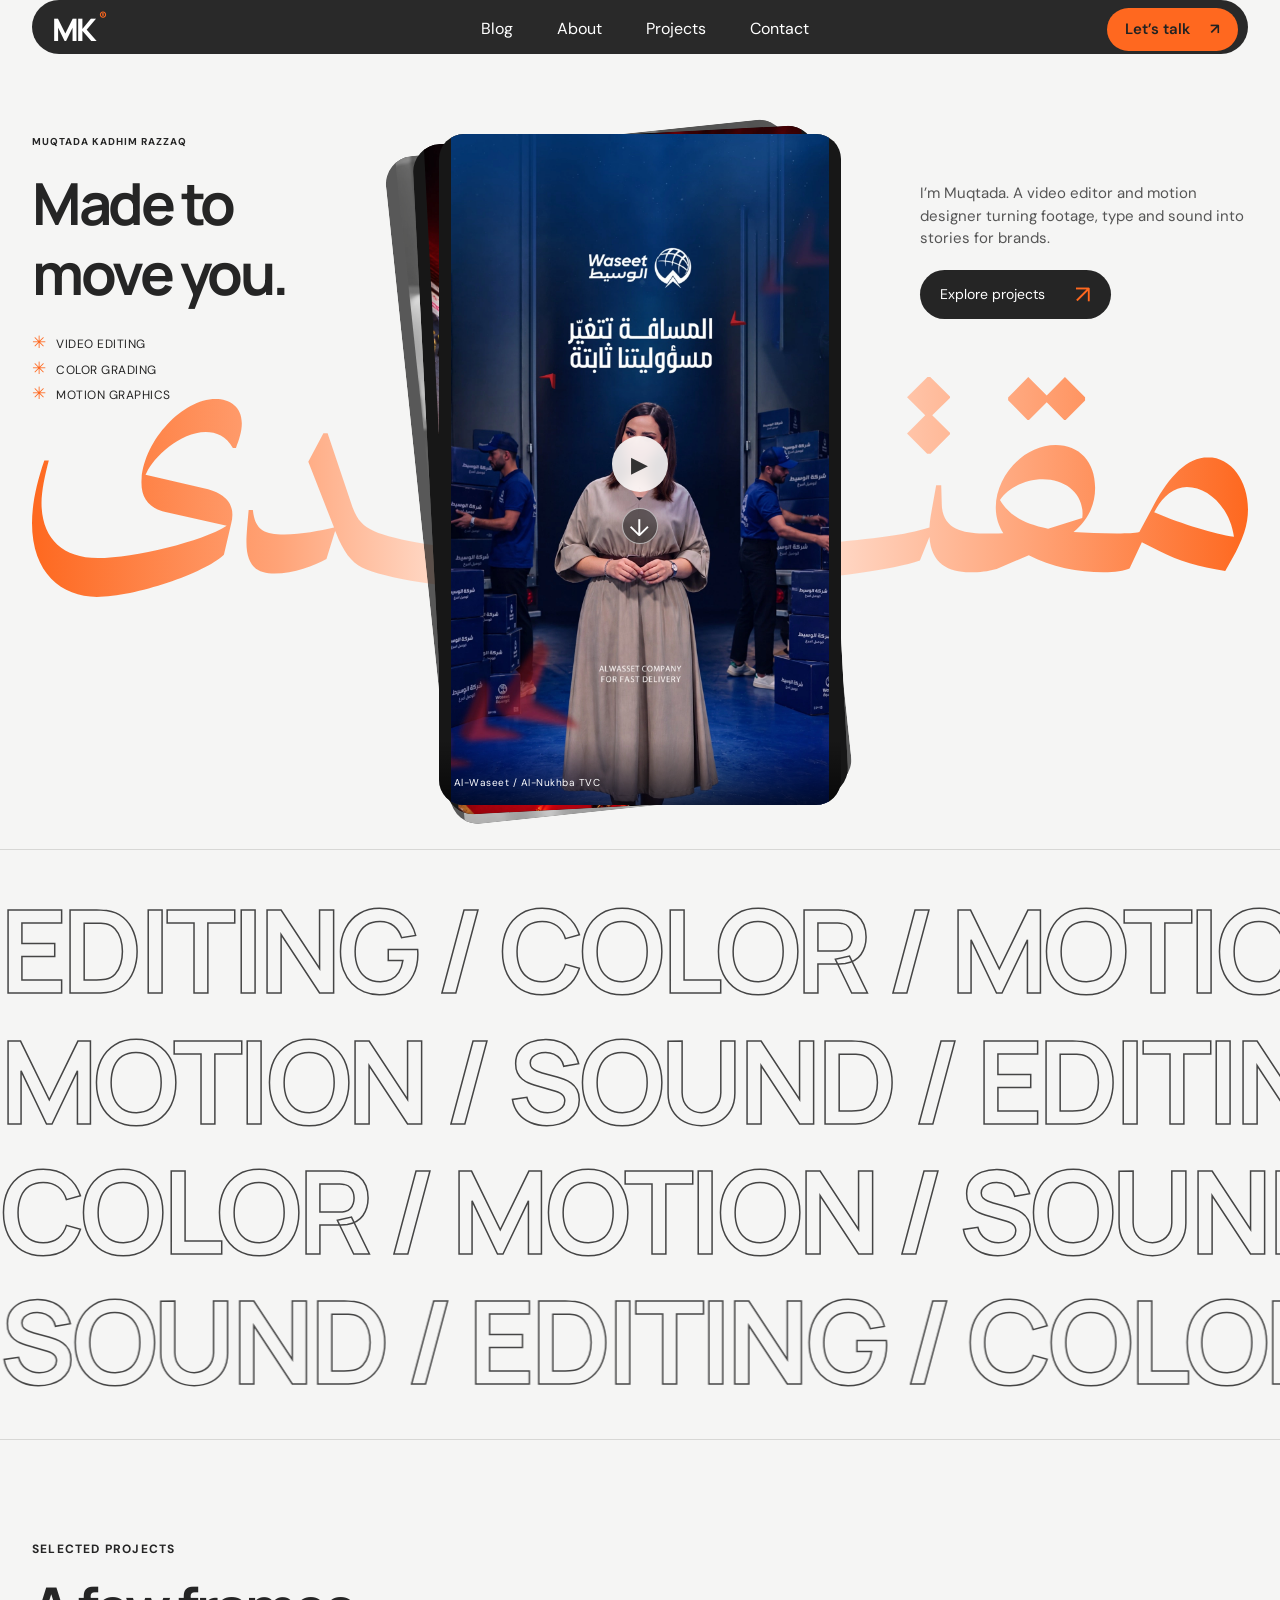
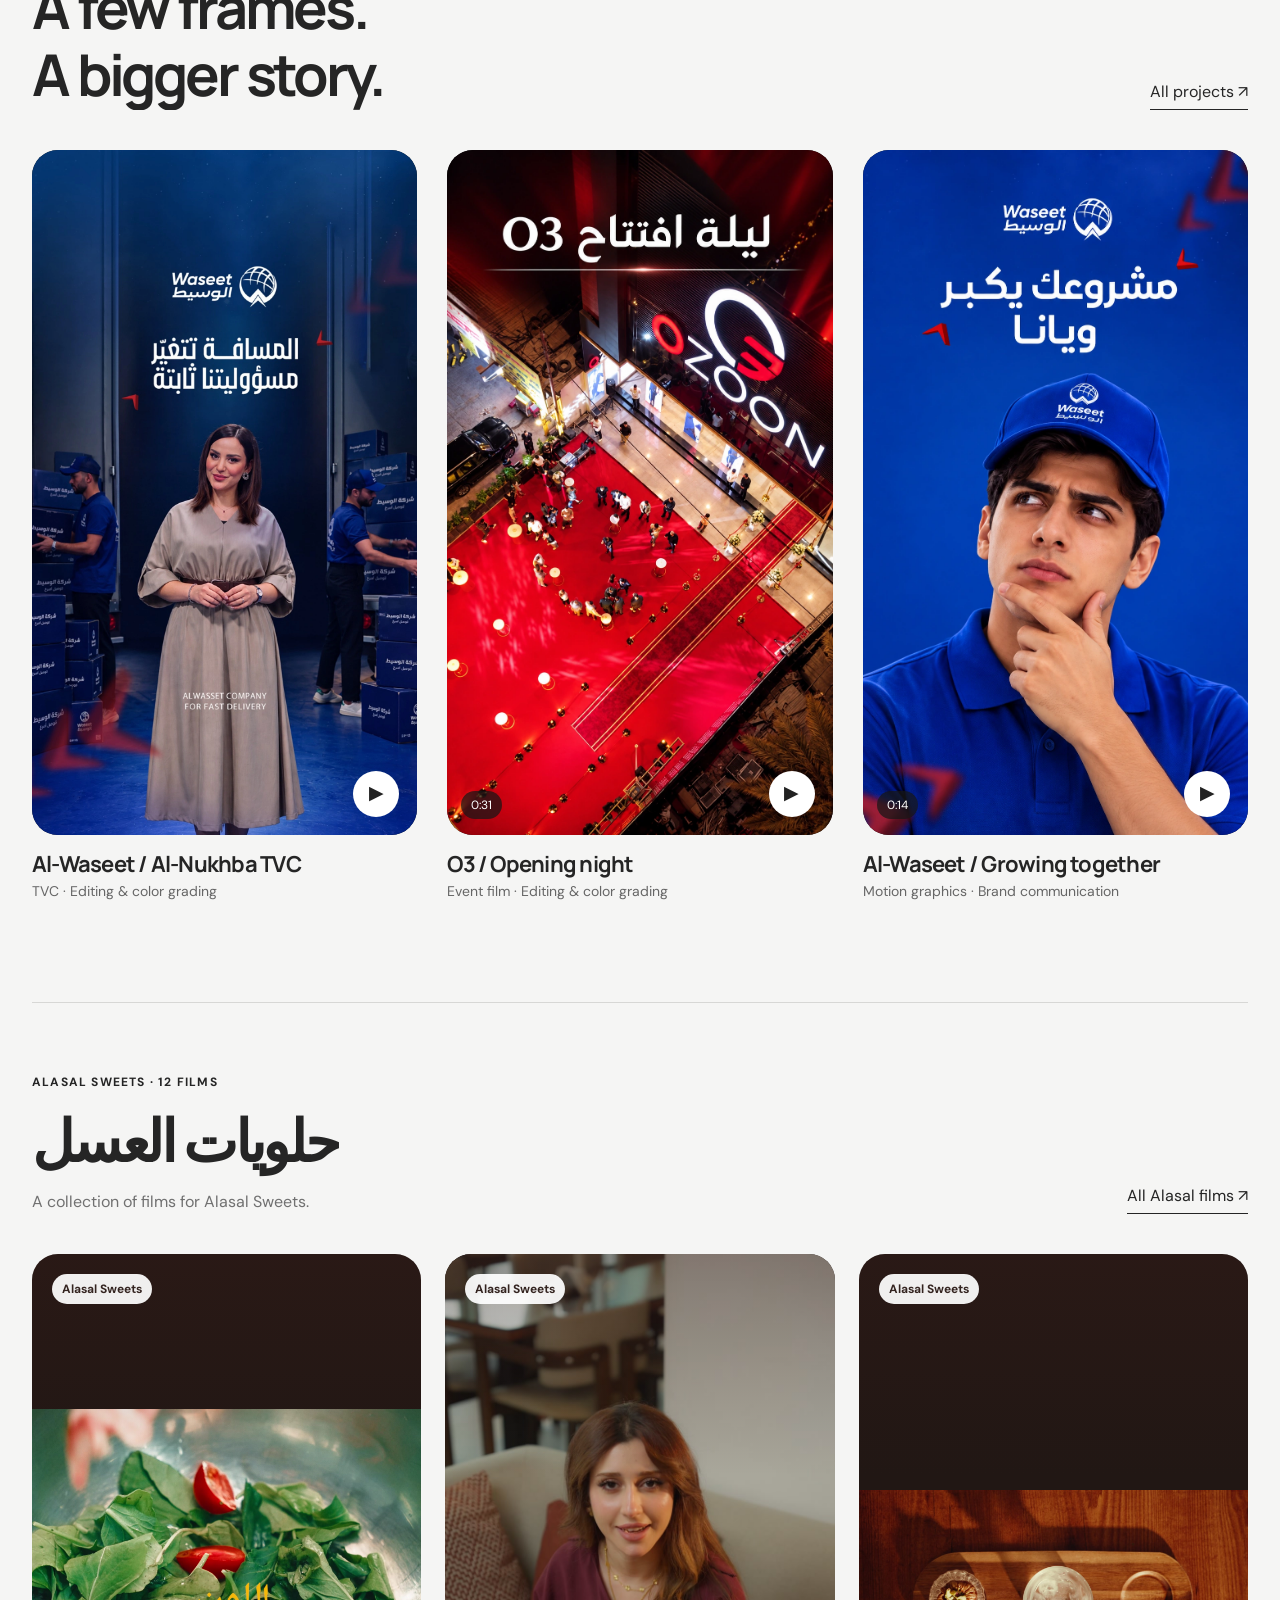
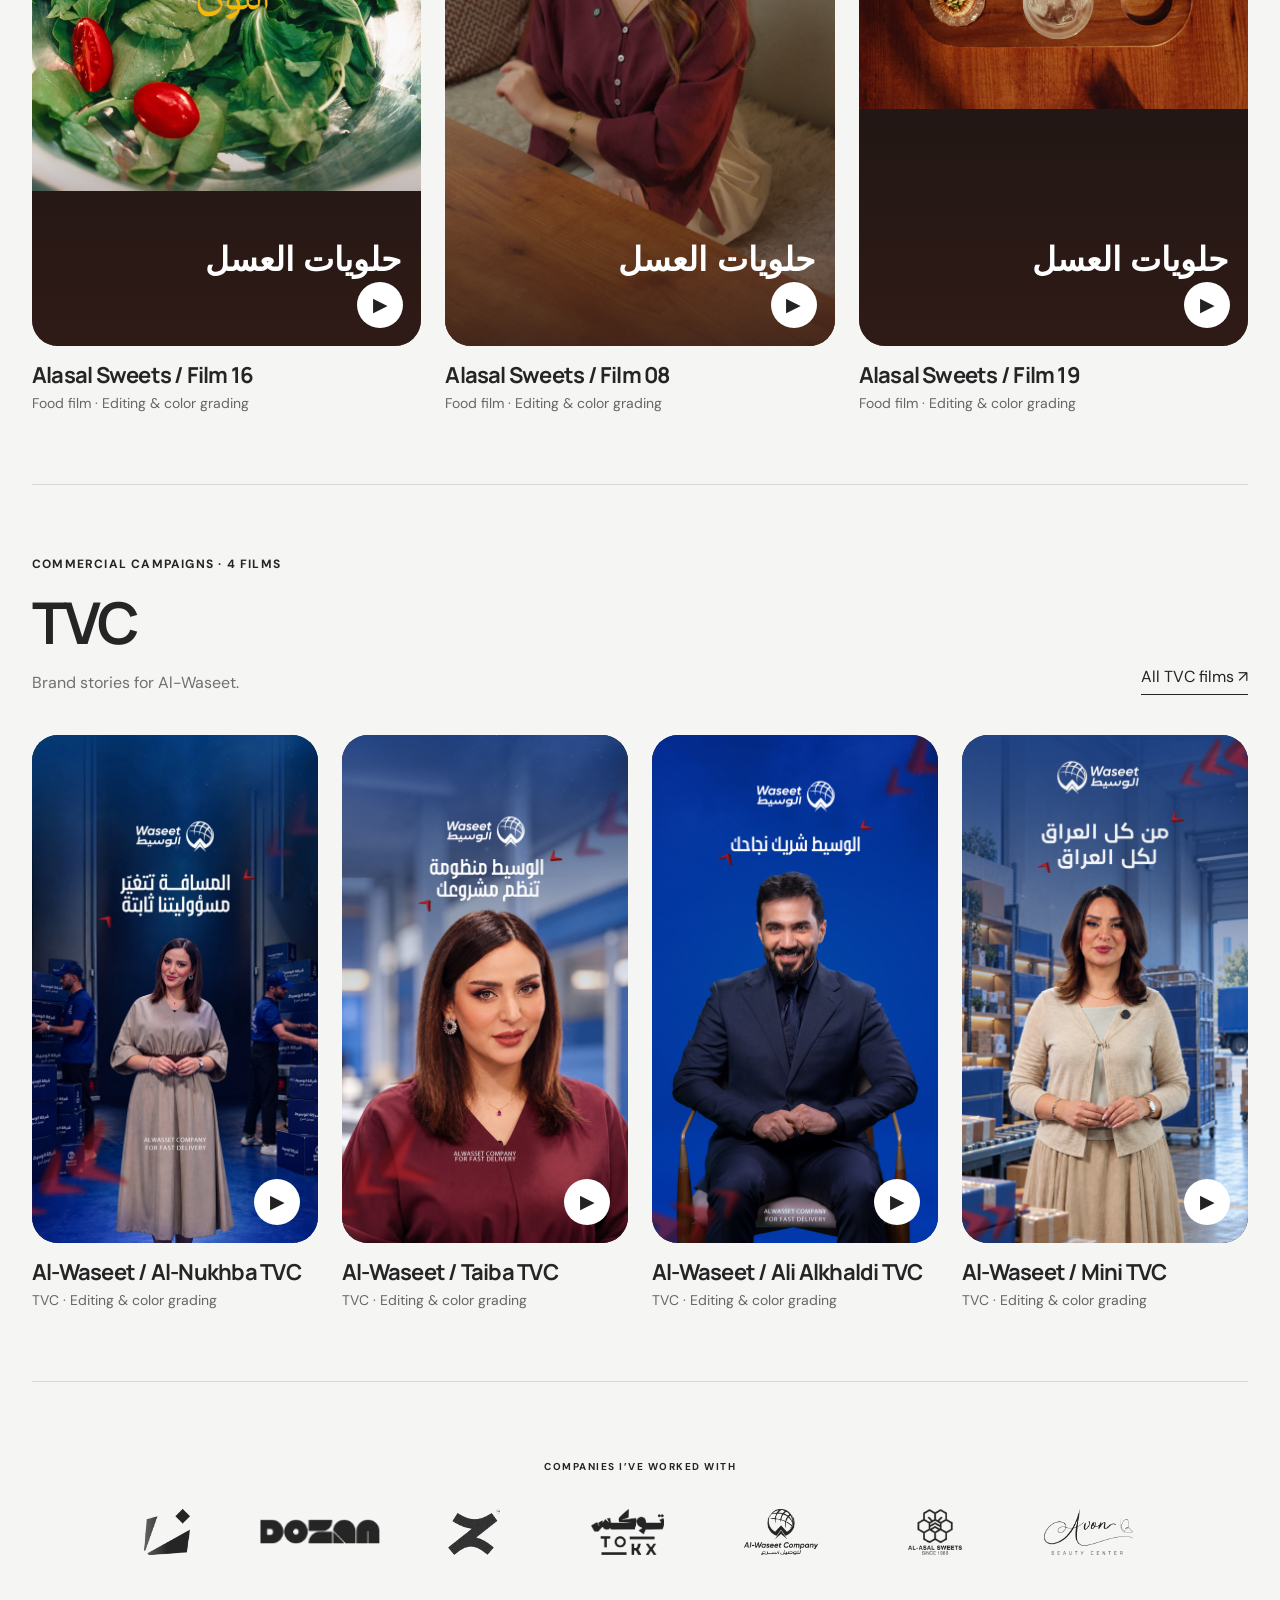
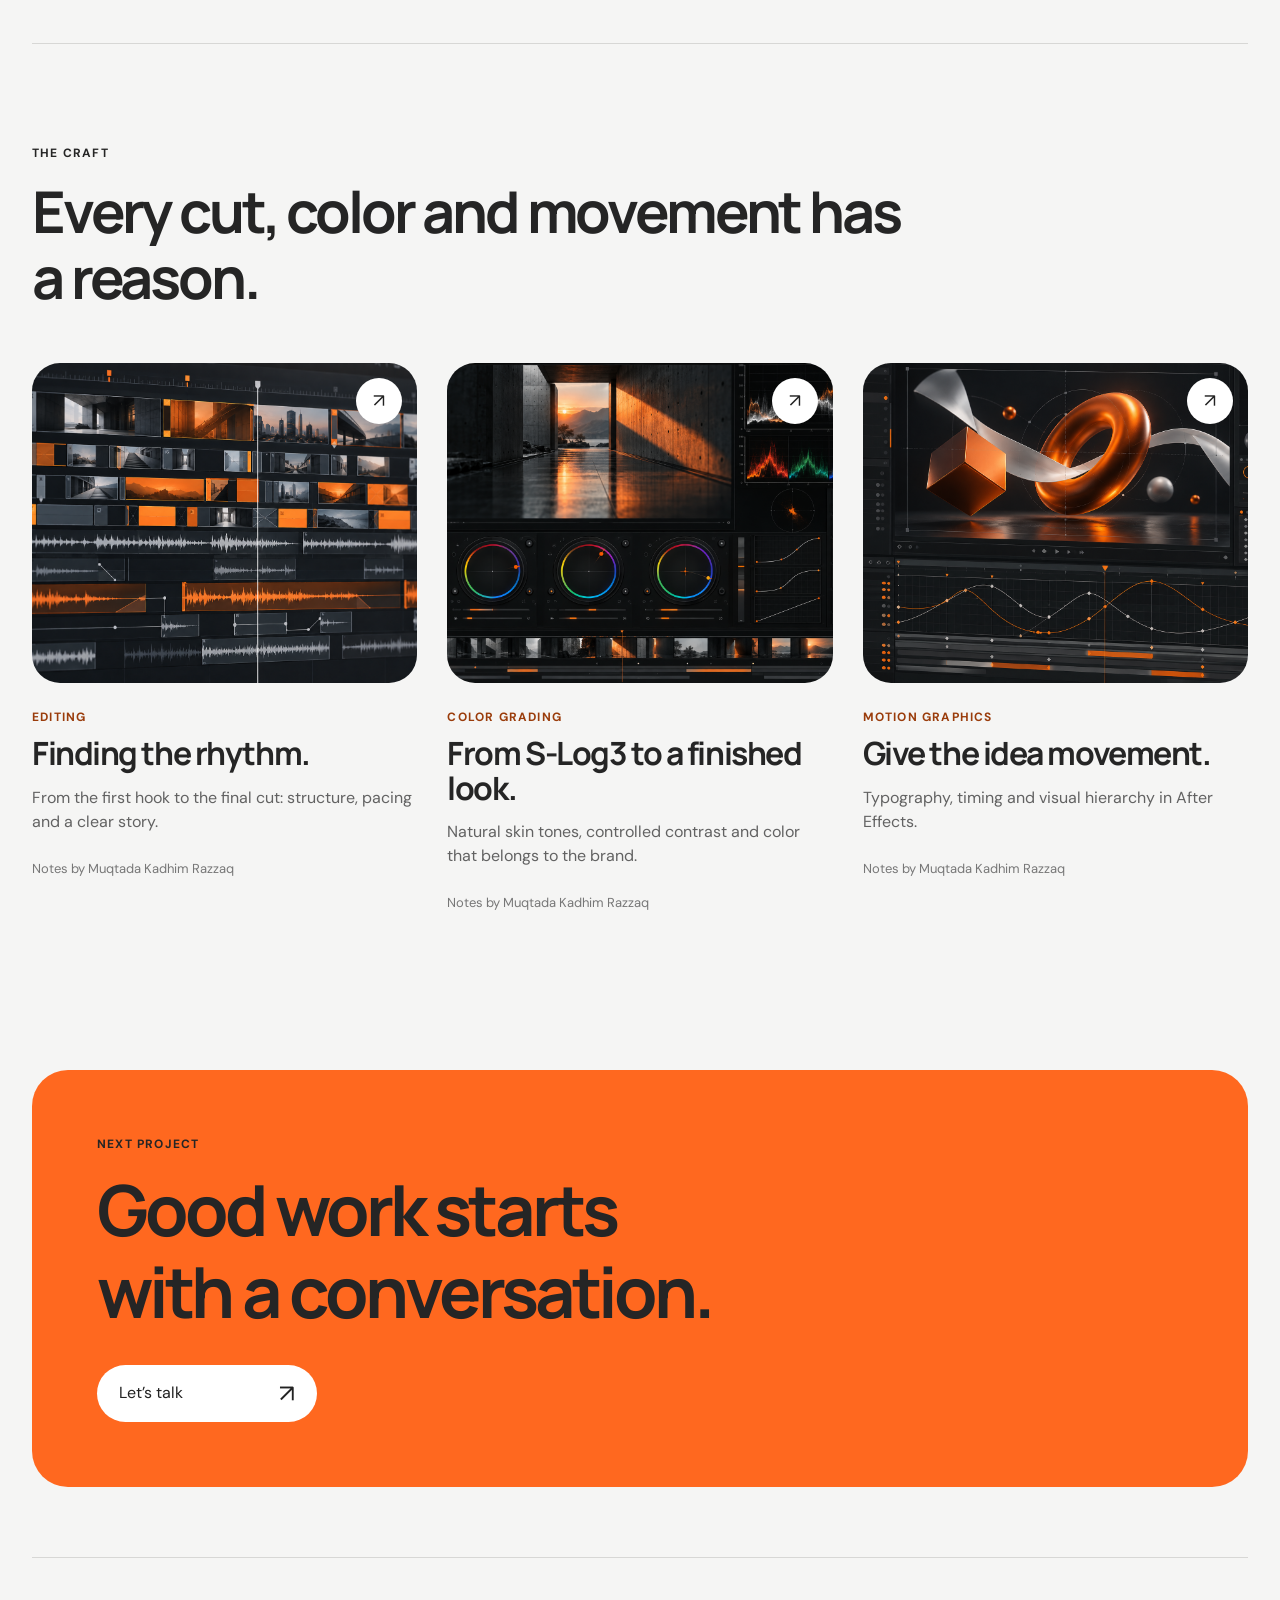
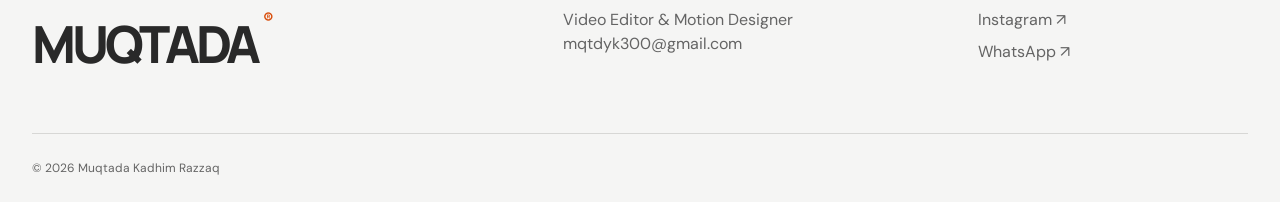
==== index.html @ c65eaa0d "Publish portfolio" ====
<!doctype html><html lang="en" dir="ltr"><head><meta charset="utf-8"><meta name="viewport" content="width=device-width,initial-scale=1"><title>Home — Muqtada Kadhim Razzaq</title><meta name="description" content="Video editing, color grading and motion design by Muqtada Kadhim Razzaq. Explore commercial work, Avon Clinics Baghdad and Al-Waseet campaigns."><link rel="icon" href="/favicon.svg" type="image/svg+xml"><link rel="stylesheet" href="/style.css"><script src="/projects.js" defer></script><script src="/reel-covers.js" defer></script><script src="/app.js" defer></script><link rel="stylesheet" href="/portfolio-finish.css"><script src="/portfolio-finish.js" defer></script><link rel="stylesheet" href="/partners.css"><script defer src="/partners.js"></script></head><body><header class="topbar"><a class="brand" href="/" aria-label="Muqtada home">MK<span>®</span></a><nav aria-label="Main navigation"><a href="/blog/" class="nav-link" data-route="blog"><span class="roll"><span>Blog</span><span aria-hidden="true">Blog</span></span></a><a href="/about/" class="nav-link" data-route="about"><span class="roll"><span>About</span><span aria-hidden="true">About</span></span></a><a href="/projects/" class="nav-link" data-route="projects"><span class="roll"><span>Projects</span><span aria-hidden="true">Projects</span></span></a><a href="/contact/" class="nav-link" data-route="contact"><span class="roll"><span>Contact</span><span aria-hidden="true">Contact</span></span></a></nav><a href="/contact/" class="nav-cta">Let’s talk <span>↗</span></a><button class="menu-toggle" aria-label="Open navigation" aria-expanded="false">Menu +</button></header><main id="main" tabindex="-1"><section class="hero"><div class="hero-copy"><p class="eyebrow">MUQTADA KADHIM RAZZAQ</p><h1 data-words>Made to<br>move you.</h1><ul class="hero-skills"><li>Video editing</li><li>Color grading</li><li>Motion graphics</li></ul></div><div class="hero-stack" data-reveal><img class="stack-back" src="/assets/covers/21.webp" alt=""><img class="stack-middle" src="/assets/12.jpg" alt=""><button class="stack-front" data-play="30" aria-label="Play Al-Waseet brand film"><img src="/assets/covers/30.webp" alt="Taiba in the Al-Waseet brand film"><span class="large-play">▶</span><span class="stack-caption">Al-Waseet / Al-Nukhba TVC <b></b></span></button><button class="stack-next" aria-label="Next film">↓</button><span class="stack-status" aria-live="polite"></span></div><div class="hero-aside"><a class="mini-feature" href="/blog/color-grading/"><span class="eyebrow">BEHIND THE LOOK</span><strong>Shot in S-Log3.<br>Finished with intention.</strong><span>↗</span></a><div><p>I’m Muqtada. A video editor and motion designer turning footage, type and sound into stories for brands.</p><a class="round-link" href="/projects/">Explore projects <span>↗</span></a></div></div></section><div class="marquee-wall" role="img" aria-label="Editing, color, motion and sound — moving outline typography"><div aria-hidden="true"><div class="marquee-row"><div class="marquee-track"><span class="marquee-group">EDITING / COLOR / MOTION / SOUND /</span><span class="marquee-group">EDITING / COLOR / MOTION / SOUND /</span></div></div><div class="marquee-row"><div class="marquee-track"><span class="marquee-group">MOTION / SOUND / EDITING / COLOR /</span><span class="marquee-group">MOTION / SOUND / EDITING / COLOR /</span></div></div><div class="marquee-row"><div class="marquee-track"><span class="marquee-group">COLOR / MOTION / SOUND / EDITING /</span><span class="marquee-group">COLOR / MOTION / SOUND / EDITING /</span></div></div><div class="marquee-row"><div class="marquee-track"><span class="marquee-group">SOUND / EDITING / COLOR / MOTION /</span><span class="marquee-group">SOUND / EDITING / COLOR / MOTION /</span></div></div></div></div><section class="home-work"><div class="section-heading"><div><p class="eyebrow">SELECTED PROJECTS</p><h2 data-words>A few frames.<br>A bigger story.</h2></div><a class="text-link" href="/projects/">All projects ↗</a></div><div class="featured-grid" id="featured"></div></section><section class="home-collection" id="alasal"><div class="section-heading"><div><p class="eyebrow">ALASAL SWEETS · <span data-collection-count></span></p><h2 lang="ar">حلويات العسل</h2><p class="collection-intro">A collection of films for Alasal Sweets.</p></div><a class="text-link" href="/projects/?category=Alasal%20Sweets">All Alasal films ↗</a></div><div class="collection-grid" data-collection="Alasal Sweets" data-items="32,33,34" data-limit="3"></div></section><section class="home-collection" id="tvc"><div class="section-heading"><div><p class="eyebrow">COMMERCIAL CAMPAIGNS · <span data-collection-count></span></p><h2>TVC</h2><p class="collection-intro">Brand stories for Al-Waseet.</p></div><a class="text-link" href="/projects/?category=TVC">All TVC films ↗</a></div><div class="collection-grid tvc-grid" data-collection="TVC"></div></section><section class="partner-strip" aria-label="Companies I have worked with"><p class="eyebrow">Companies I’ve worked with</p><div class="partner-window" tabindex="0" aria-label="Company logos"><div class="partner-track"><ul><li><span role="img" aria-label="Al-Zill News" style="--mark:url(/assets/partners/1.svg);--ratio:0.998"></span></li><li><span role="img" aria-label="Dozan Agency" style="--mark:url(/assets/partners/2.svg);--ratio:4.833"></span></li><li><span role="img" aria-label="Zuma Production" style="--mark:url(/assets/partners/3.svg);--ratio:1.143"></span></li><li><span role="img" aria-label="Tox Production" style="--mark:url(/assets/partners/4.svg);--ratio:1.597"></span></li><li><span role="img" aria-label="Al-Waseet" style="--mark:url(/assets/partners/5.svg);--ratio:1.611"></span></li><li><span role="img" aria-label="Al-Asal Sweets" style="--mark:url(/assets/partners/6.svg);--ratio:1.176"></span></li><li><span role="img" aria-label="Avon Beauty Center" style="--mark:url(/assets/partners/7.svg);--ratio:1.939"></span></li></ul><ul aria-hidden="true"><li><span role="img" aria-label="Al-Zill News" style="--mark:url(/assets/partners/1.svg);--ratio:0.998"></span></li><li><span role="img" aria-label="Dozan Agency" style="--mark:url(/assets/partners/2.svg);--ratio:4.833"></span></li><li><span role="img" aria-label="Zuma Production" style="--mark:url(/assets/partners/3.svg);--ratio:1.143"></span></li><li><span role="img" aria-label="Tox Production" style="--mark:url(/assets/partners/4.svg);--ratio:1.597"></span></li><li><span role="img" aria-label="Al-Waseet" style="--mark:url(/assets/partners/5.svg);--ratio:1.611"></span></li><li><span role="img" aria-label="Al-Asal Sweets" style="--mark:url(/assets/partners/6.svg);--ratio:1.176"></span></li><li><span role="img" aria-label="Avon Beauty Center" style="--mark:url(/assets/partners/7.svg);--ratio:1.939"></span></li></ul><ul aria-hidden="true"><li><span role="img" aria-label="Al-Zill News" style="--mark:url(/assets/partners/1.svg);--ratio:0.998"></span></li><li><span role="img" aria-label="Dozan Agency" style="--mark:url(/assets/partners/2.svg);--ratio:4.833"></span></li><li><span role="img" aria-label="Zuma Production" style="--mark:url(/assets/partners/3.svg);--ratio:1.143"></span></li><li><span role="img" aria-label="Tox Production" style="--mark:url(/assets/partners/4.svg);--ratio:1.597"></span></li><li><span role="img" aria-label="Al-Waseet" style="--mark:url(/assets/partners/5.svg);--ratio:1.611"></span></li><li><span role="img" aria-label="Al-Asal Sweets" style="--mark:url(/assets/partners/6.svg);--ratio:1.176"></span></li><li><span role="img" aria-label="Avon Beauty Center" style="--mark:url(/assets/partners/7.svg);--ratio:1.939"></span></li></ul><ul aria-hidden="true"><li><span role="img" aria-label="Al-Zill News" style="--mark:url(/assets/partners/1.svg);--ratio:0.998"></span></li><li><span role="img" aria-label="Dozan Agency" style="--mark:url(/assets/partners/2.svg);--ratio:4.833"></span></li><li><span role="img" aria-label="Zuma Production" style="--mark:url(/assets/partners/3.svg);--ratio:1.143"></span></li><li><span role="img" aria-label="Tox Production" style="--mark:url(/assets/partners/4.svg);--ratio:1.597"></span></li><li><span role="img" aria-label="Al-Waseet" style="--mark:url(/assets/partners/5.svg);--ratio:1.611"></span></li><li><span role="img" aria-label="Al-Asal Sweets" style="--mark:url(/assets/partners/6.svg);--ratio:1.176"></span></li><li><span role="img" aria-label="Avon Beauty Center" style="--mark:url(/assets/partners/7.svg);--ratio:1.939"></span></li></ul></div></div></section><section class="home-craft"><p class="eyebrow">THE CRAFT</p><h2 data-words>Every cut, color and movement has a reason.</h2><div class="article-grid"><a class="article-card" href="/blog/editing/" data-reveal><div class="article-image"><img src="/assets/editing.png" alt="Editing workstation illustration" loading="lazy"><span class="circle">↗</span></div><p class="eyebrow">Editing</p><h2>Finding the rhythm.</h2><p>From the first hook to the final cut: structure, pacing and a clear story.</p><span class="byline">Notes by Muqtada Kadhim Razzaq</span></a><a class="article-card" href="/blog/color-grading/" data-reveal><div class="article-image"><img src="/assets/color-grading.png" alt="Color Grading workstation illustration" loading="lazy"><span class="circle">↗</span></div><p class="eyebrow">Color Grading</p><h2>From S-Log3 to a finished look.</h2><p>Natural skin tones, controlled contrast and color that belongs to the brand.</p><span class="byline">Notes by Muqtada Kadhim Razzaq</span></a><a class="article-card" href="/blog/motion-graphics/" data-reveal><div class="article-image"><img src="/assets/motion-graphics.png" alt="Motion Graphics workstation illustration" loading="lazy"><span class="circle">↗</span></div><p class="eyebrow">Motion Graphics</p><h2>Give the idea movement.</h2><p>Typography, timing and visual hierarchy in After Effects.</p><span class="byline">Notes by Muqtada Kadhim Razzaq</span></a></div></section><section class="contact-banner" data-reveal><p class="eyebrow">NEXT PROJECT</p><h2 data-words>Good work starts<br>with a conversation.</h2><a class="round-link" href="/contact/">Let’s talk <span>↗</span></a></section></main><footer><a class="footer-name" href="/">MUQTADA<span>®</span></a><div><p>Video Editor & Motion Designer</p><a href="mailto:mqtdyk300@gmail.com">mqtdyk300@gmail.com</a></div><div class="footer-links"><a href="https://www.instagram.com/JKQPX/" target="_blank" rel="noopener">Instagram ↗</a><a href="https://wa.me/9647735590006" target="_blank" rel="noopener">WhatsApp ↗</a></div><p class="copyright">© 2026 Muqtada Kadhim Razzaq</p></footer><dialog id="player"><div class="dialog-head"><h2 id="video-title"></h2><button id="close-player" aria-label="Close video">Close ×</button></div><video id="video" hidden></video><iframe id="drive-player" src="about:blank" title="Project film" allow="autoplay; fullscreen" allowfullscreen></iframe><p class="playback-note">Streaming from the original export. Select the highest available quality in the player settings.</p><a id="original" target="_blank" rel="noopener">Open original on Google Drive ↗</a></dialog></body></html>
---- style.css ----
@import url('https://fonts.googleapis.com/css2?family=DM+Sans:wght@400;500;600;700&family=Manrope:wght@400;500;600;700;800&display=swap');
:root{--bg:#f5f5f4;--ink:#252525;--gray:#707070;--line:#d7d7d5;--orange:#ff681f;--ease:cubic-bezier(.22,1,.36,1)}*{box-sizing:border-box}html{scroll-behavior:smooth}body{margin:0;background:var(--bg);color:var(--ink);font-family:'DM Sans',Arial,sans-serif;font-size:18px;line-height:1.5}a{color:inherit;text-decoration:none}button{font:inherit;cursor:pointer;color:inherit}button,a{-webkit-tap-highlight-color:transparent}a:focus-visible,button:focus-visible{outline:3px solid var(--orange);outline-offset:5px}h1,h2,h3,p{margin:0}h1,h2,h3{font-family:Manrope,Arial,sans-serif;font-weight:700;letter-spacing:-.055em;line-height:1.08}h1{font-size:clamp(48px,6vw,90px)}h2{font-size:clamp(32px,4.5vw,66px)}h3{font-size:24px}button{border:0}main,footer{width:95%;max-width:1600px;margin:auto}main{padding-top:116px;outline:0}.topbar{position:fixed;z-index:50;left:2.5%;right:2.5%;top:12px;display:grid;grid-template-columns:1fr auto 1fr;align-items:center;background:#292929;color:white;padding:8px 10px 8px 20px;border-radius:50px;transition:transform .55s var(--ease);max-width:1600px;margin:auto;height:62px}.topbar.hidden{transform:translateY(-110px)}.brand{font:800 31px Manrope;letter-spacing:-3px}.brand span{font-size:12px;color:var(--orange);vertical-align:top;letter-spacing:0;margin-left:5px}.topbar nav{display:flex;gap:16px}.nav-link{padding:8px 14px;border-radius:25px;font-size:16px;transition:background .3s,color .3s}.nav-link.active{background:#fff;color:#262626}.roll{height:24px;display:block;overflow:hidden}.roll>span{display:block;transition:transform .45s var(--ease)}.nav-link:hover .roll>span{transform:translateY(-100%)}.nav-cta{justify-self:end;background:var(--orange);color:#222;font-weight:600;font-size:15px;padding:10px 18px;border-radius:30px}.nav-cta span{margin-left:16px}.menu-toggle{display:none}.eyebrow{text-transform:uppercase;font-size:12px;font-weight:700;letter-spacing:.1em;margin-bottom:18px}.page-title .eyebrow{display:inline-block;background:var(--orange);padding:4px 10px;border-radius:20px;letter-spacing:0;margin-bottom:14px}.hero{display:grid;grid-template-columns:1fr 1.06fr .84fr;gap:6%;align-items:start;min-height:680px;padding:62px 0 65px}.hero h1{font-size:clamp(60px,6.2vw,96px)}.hero-skills{padding:0;list-style:none;font-size:14px;text-transform:uppercase;letter-spacing:.04em;margin-top:30px}.hero-skills li::before{content:'✳';color:var(--orange);margin-right:10px;font-size:20px}.hero-stack{position:relative;aspect-ratio:9/15;margin-top:0;perspective:800px}.hero-stack>img,.stack-front{position:absolute;inset:0;width:100%;height:100%;object-fit:cover;border-radius:28px}.stack-back{transform:rotate(-9deg) translateX(-27px);filter:grayscale(1);opacity:.7}.stack-middle{transform:rotate(-5deg) translateX(-13px)}.stack-front{overflow:hidden;padding:0;background:#333;transition:transform .6s var(--ease)}.stack-front:hover{transform:rotate(2deg)}.stack-front>img{width:100%;height:100%;object-fit:cover}.large-play{position:absolute;top:45%;left:42%;background:#ffffffdd;color:#333;border-radius:50%;width:64px;height:64px;display:grid;place-items:center;font-size:22px;backdrop-filter:blur(6px)}.stack-caption{position:absolute;bottom:0;left:0;right:0;color:white;background:linear-gradient(transparent,#000a);font-size:11px;letter-spacing:.05em;text-align:left;padding:35px 20px 20px}.stack-caption b{float:right}.hero-aside{display:flex;flex-direction:column;justify-content:space-between;min-height:560px}.hero-aside p{color:#555;font-size:18px;margin-bottom:22px}.mini-feature{background:white;padding:22px;border-radius:24px;position:relative;font-size:17px}.mini-feature .eyebrow{color:#a8420c;font-size:11px;margin-bottom:10px;display:block}.mini-feature>span:last-child{position:absolute;right:18px;top:14px}.round-link{display:flex;align-items:center;justify-content:space-between;gap:30px;background:var(--ink);color:white;border-radius:40px;padding:16px 22px;font-size:16px;width:fit-content;min-width:220px;transition:background .3s,transform .3s}.round-link:hover{background:#454545;transform:translateY(-3px)}.round-link span{font-size:25px;color:var(--orange);line-height:1}.marquee{overflow:hidden;border-block:1px solid var(--line);padding:18px 0;color:#707070;font-size:clamp(30px,4vw,58px);letter-spacing:-.035em;font-weight:600}.marquee>div{white-space:nowrap;width:max-content;animation:marquee 30s linear infinite}@keyframes marquee{to{transform:translateX(-50%)}}.home-work,.home-craft{padding:100px 0}.section-heading{display:flex;justify-content:space-between;align-items:end;margin-bottom:40px}.text-link{font-size:16px;border-bottom:1px solid;padding-bottom:5px}.featured-grid{display:grid;grid-template-columns:1.5fr 1fr;gap:30px}.project-card{background:none;padding:0;text-align:left;width:100%}.project-image{border-radius:26px;position:relative;overflow:hidden;background:#ddd;aspect-ratio:4/5}.project-image img{width:100%;height:100%;object-fit:cover;transition:transform .7s var(--ease)}.project-card:hover img{transform:scale(1.045)}.project-card h3{font-size:22px;margin:18px 0 5px;letter-spacing:-.035em}.project-card p{font-size:14px;color:#666}.project-image .circle{position:absolute;right:18px;bottom:18px}.circle{width:46px;height:46px;background:white;border-radius:50%;display:grid;place-items:center;font-size:19px;color:#222}.duration{position:absolute;top:16px;left:16px;background:#262626c9;color:white;padding:5px 10px;border-radius:20px;font-size:12px}.featured-grid .project-image{aspect-ratio:5/4}.featured-grid .project-card:first-child{grid-row:span 2}.featured-grid .project-card:first-child .project-image{aspect-ratio:4/5}.home-craft{border-top:1px solid var(--line)}.home-craft>h2{max-width:900px;margin-bottom:50px}.article-grid{display:grid;grid-template-columns:repeat(3,1fr);gap:30px}.article-image{height:320px;border-radius:28px;overflow:hidden;position:relative;background:#ddd;margin-bottom:25px}.article-image img{width:100%;height:100%;object-fit:cover;transition:transform .7s var(--ease)}.article-image .circle{position:absolute;right:15px;top:15px}.article-card:hover img{transform:scale(1.04)}.article-card .eyebrow{color:#9a3c0b;margin-bottom:10px}.article-card h2{font-size:32px;letter-spacing:-.045em;margin-bottom:15px}.article-card>p:not(.eyebrow){font-size:16px;color:#626262;margin-bottom:20px}.byline{font-size:13px;color:#777}.contact-banner{background:var(--orange);border-radius:36px;margin:55px 0 70px;padding:65px;position:relative;overflow:hidden}.contact-banner h2{max-width:800px;margin-bottom:30px;font-size:clamp(42px,5.5vw,84px)}.contact-banner .round-link{background:white;color:#222}.contact-banner .round-link span{color:#222}.page-title{padding:10px 0 65px;display:grid;grid-template-columns:1.1fr .9fr;gap:10%;align-items:center}.page-title>p{max-width:540px;color:#626262;font-size:20px}.blog-grid{grid-template-columns:repeat(3,1fr);padding-bottom:40px;row-gap:60px}.about-panel{display:grid;grid-template-columns:1fr 1.2fr;gap:10%;background:#e8e8e6;padding:65px;border-radius:32px}.about-number strong{display:block;font-family:Manrope;font-size:clamp(130px,21vw,320px);letter-spacing:-.09em;line-height:1;color:var(--orange);font-weight:700}.about-number span{display:block;font-size:14px;letter-spacing:.08em;margin:25px 0}.about-copy h2{font-size:40px;margin-bottom:30px}.about-copy p{font-size:18px;color:#5c5c5c;margin-bottom:24px}.disciplines{padding:85px 0}.disciplines>a{display:flex;align-items:center;gap:50px;padding:30px 0;border-bottom:1px solid var(--line)}.disciplines>a>span{font-size:16px;color:#777}.disciplines h2{flex:1;font-size:42px}.disciplines a:hover{color:#c74500}.filters{display:flex;flex-wrap:wrap;gap:10px;margin-bottom:25px}.filters button{background:#e7e7e5;border-radius:30px;padding:10px 20px;font-size:14px}.filters button[aria-pressed=true]{background:#292929;color:white}.project-count{font-size:14px;color:#777;margin-bottom:30px}.project-grid{display:grid;grid-template-columns:repeat(4,1fr);gap:45px 25px}.project-grid .project-image{aspect-ratio:3/4}.project-grid .project-card h3{font-size:19px}.contact-list{padding-bottom:70px}.contact-list a{display:grid;grid-template-columns:1fr 2.8fr auto;align-items:center;gap:20px;padding:45px 0;border-top:1px solid var(--line);transition:color .3s}.contact-list a:hover{color:#c74500}.contact-list span{font-size:13px;letter-spacing:.07em;color:#666}.contact-list h2{font-size:clamp(25px,4vw,62px);letter-spacing:-.045em;overflow-wrap:anywhere}.contact-list b{font-size:32px;font-weight:400}.article-cover{height:470px;border-radius:30px;background:#dfdfdd;overflow:hidden}.article-cover img{width:100%;height:100%;object-fit:contain}.article-layout{display:grid;grid-template-columns:1fr 2fr;gap:10%;padding:70px 5%}.article-layout aside{font-size:16px;color:#666}.article-layout aside p{margin-bottom:22px}.article-layout article section{margin-bottom:45px}.article-layout h2{font-size:36px;margin-bottom:20px}.article-layout article p{font-size:19px;line-height:1.8;color:#5a5a5a}footer{border-top:1px solid var(--line);padding:50px 0 25px;display:grid;grid-template-columns:1.3fr 1fr .7fr;gap:30px;font-size:16px;color:#646464}.footer-name{font:800 clamp(25px,4vw,65px) Manrope;letter-spacing:-.08em;color:#292929}.footer-name span{font-size:16px;vertical-align:top;color:#d84b08;margin-left:6px}.footer-links{display:flex;flex-direction:column;gap:8px}.copyright{grid-column:1/-1;font-size:12px;border-top:1px solid var(--line);padding-top:25px;margin-top:25px}dialog{border:0;border-radius:24px;background:#252525;color:#fff;width:min(1100px,94vw);max-height:95vh;padding:24px}dialog::backdrop{background:#000c;backdrop-filter:blur(8px)}.dialog-head{display:flex;align-items:center;justify-content:space-between;gap:20px;margin-bottom:20px}.dialog-head h2{font-size:22px;letter-spacing:-.03em}.dialog-head button{border-radius:25px;background:#eee;color:#222;padding:8px 16px;font-size:14px}video{display:block;width:100%;max-height:73vh;background:black}#original{display:inline-block;margin-top:15px;font-size:14px;color:#ddd}.word-mask{display:inline-block;overflow:hidden;vertical-align:top;padding:0 .07em .08em 0;margin-right:-.07em}.word-mask>span{display:inline-block;transform:translateY(110%) rotate(3deg);opacity:0;transition:transform .85s var(--ease),opacity .65s;transition-delay:calc(var(--n)*45ms)}.in-view .word-mask>span{transform:none;opacity:1}[data-reveal]{transition:transform .85s var(--ease),opacity .85s var(--ease)}.motion-ready [data-reveal]:not(.in-view){opacity:0;transform:translateY(50px)}body.page-leave main{opacity:0;transform:translateY(-24px);transition:opacity .25s,transform .35s}body.page-enter main{animation:pageEnter .8s var(--ease)}@keyframes pageEnter{from{opacity:0;transform:translateY(32px)}to{opacity:1;transform:none}}@media(max-width:1000px){.hero{gap:4%;grid-template-columns:1fr 1fr}.hero-aside{grid-column:1/-1;min-height:0;display:grid;grid-template-columns:1fr 1fr;gap:50px}.hero{padding-top:20px}.hero h1{font-size:70px}.hero-stack{max-width:380px;justify-self:center;width:90%}.project-grid{grid-template-columns:repeat(3,1fr)}.topbar nav{gap:0}.article-image{height:270px}.about-panel{gap:6%;padding:40px}.page-title{gap:6%}}@media(max-width:700px){body{font-size:16px}main{padding-top:105px}.topbar{height:56px;padding-left:18px;grid-template-columns:1fr auto}.topbar nav{display:none;position:absolute;top:67px;left:0;right:0;background:#292929;border-radius:25px;padding:16px;flex-direction:column}.topbar.open nav{display:flex}.nav-link{padding:13px 16px}.nav-cta{display:none}.menu-toggle{display:block;background:#fff;color:#222;border-radius:30px;padding:8px 15px;font-size:14px}.brand{font-size:27px}.hero{padding-top:15px;grid-template-columns:1fr;gap:45px}.hero h1{font-size:clamp(64px,14vw,100px)}.hero-stack{max-width:330px;min-width:240px}.hero-aside{display:block;grid-column:auto}.hero-aside .mini-feature{display:block;margin-bottom:25px}.hero-skills{margin-bottom:0}.home-work,.home-craft{padding:60px 0}.section-heading{gap:25px;align-items:start;flex-direction:column}.featured-grid{grid-template-columns:1fr}.featured-grid .project-card:first-child{grid-row:auto}.featured-grid .project-card:first-child .project-image{aspect-ratio:5/4}.article-grid,.blog-grid{grid-template-columns:1fr;gap:45px}.article-image{height:340px}.contact-banner{padding:32px 24px;border-radius:25px;margin-top:40px}.page-title{grid-template-columns:1fr;gap:25px;padding-bottom:45px}.page-title p{font-size:18px}.page-title h1{font-size:52px}.about-panel{grid-template-columns:1fr;padding:30px;gap:30px}.about-number strong{font-size:150px}.about-copy h2{font-size:34px}.disciplines h2{font-size:30px}.disciplines>a{gap:20px}.project-grid{grid-template-columns:repeat(2,1fr);gap:30px 16px}.project-grid .project-card h3{font-size:17px}.project-grid .project-card p{font-size:12px}.project-image{border-radius:17px}.filters{gap:7px}.filters button{padding:8px 12px;font-size:13px}.contact-list a{grid-template-columns:1fr auto;gap:15px;padding:30px 0}.contact-list span{grid-column:1/-1}.contact-list h2{font-size:clamp(23px,5.5vw,35px)}.article-layout{grid-template-columns:1fr;gap:35px;padding:40px 0}.article-cover{height:380px}.article-layout h2{font-size:30px}.article-layout article p{font-size:17px}footer{grid-template-columns:1fr;gap:25px}.footer-name{font-size:52px}.copyright{margin-top:0}.dialog-head h2{font-size:18px}dialog{padding:15px}.hero-copy .eyebrow{font-size:11px}}@media(prefers-reduced-motion:reduce){html{scroll-behavior:auto}*,*::before,*::after{animation:none!important;transition:none!important}.word-mask>span{opacity:1;transform:none}.motion-ready [data-reveal]:not(.in-view){opacity:1;transform:none}}

/* Full-bleed outline type, alternating continuous rows. */
body{overflow-x:clip}
.marquee-wall{width:100vw;position:relative;left:50%;transform:translateX(-50%);overflow:hidden;padding:34px 0;border-block:1px solid var(--line);margin:0;background:var(--bg)}
.marquee-row{overflow:hidden;line-height:1.13}
.marquee-track{display:flex;width:max-content;will-change:transform;animation:outline-flow 42s linear infinite;font-family:Manrope,Arial,sans-serif;font-size:clamp(64px,9vw,160px);font-weight:700;letter-spacing:-.04em;color:transparent;-webkit-text-fill-color:transparent;-webkit-text-stroke:1.5px #454545}
.marquee-group{display:block;flex-shrink:0;white-space:nowrap;padding-right:.3em}
.marquee-row:nth-child(even) .marquee-track{animation-direction:reverse}
@keyframes outline-flow{from{transform:translateX(0)}to{transform:translateX(-50%)}}
@media(max-width:700px){.marquee-wall{padding:24px 0}.marquee-track{-webkit-text-stroke:1px #454545}}
@media(prefers-reduced-motion:reduce){.marquee-track{animation:none!important;will-change:auto}.marquee-row:nth-child(even) .marquee-track{transform:translateX(-12%)}}

.article-image img{object-position:center}.article-cover{max-height:520px}.article-cover img{object-fit:cover;object-position:center;width:100%}
.project-image:after{content:"";position:absolute;inset:0;background:linear-gradient(180deg,rgba(0,0,0,.22),transparent 35%,rgba(0,0,0,.76));pointer-events:none}.cover-tag,.cover-title{position:absolute;z-index:1;text-align:left;color:white}.cover-tag{top:20px;left:20px;background:#ff681f;color:#171717;padding:6px 10px;border-radius:20px;font-size:12px;font-weight:700}.cover-title{bottom:25px;left:22px;right:78px;font-size:clamp(20px,2.1vw,30px);line-height:1.1;font-weight:700}.project-image .circle,.project-image .duration{z-index:2}.project-image img{filter:contrast(1.03)}.duration{top:20px;right:18px;bottom:auto}
.stack-next{position:absolute;z-index:8;left:50%;top:calc(50% + 44px);transform:translateX(-50%);border:1px solid #ffffff90;color:white;background:#25252590;backdrop-filter:blur(8px);width:40px;height:40px;border-radius:50%;font-size:25px;cursor:pointer;transition:background .2s}.stack-next:hover{background:#ff681f;color:#252525}.stack-status{position:absolute;bottom:-35px;left:0;right:0;text-align:center;font-size:12px;letter-spacing:.15em;color:#777}.stack-front,.stack-middle,.stack-back{transition:transform .6s cubic-bezier(.2,.75,.2,1),opacity .45s}.hero-stack.cycling .stack-front{transform:translateY(65px) rotate(8deg) scale(.94);opacity:0}.hero-stack.cycling .stack-middle{transform:rotate(0deg) scale(1)}.hero-stack.arriving .stack-front{animation:stack-arrive .55s cubic-bezier(.2,.75,.2,1)}@keyframes stack-arrive{from{opacity:.65;transform:translateY(-12px) scale(.97)}to{opacity:1;transform:none}}
.comparison-block{max-width:860px;margin:70px auto}.comparison-block h2{font-size:clamp(32px,5vw,64px);margin:16px 0 30px}.comparison{--split:50%;position:relative;max-width:430px;margin:auto;aspect-ratio:9/16;border-radius:24px;overflow:hidden;background:#252525}.comparison video{width:100%;height:100%;object-fit:cover;display:block}.log-layer{position:absolute;inset:0;clip-path:inset(0 calc(100% - var(--split)) 0 0)}.log-video{filter:saturate(.48) contrast(.58) brightness(1.22)}.compare-label{position:absolute;top:20px;padding:7px 10px;border-radius:20px;background:#252525cc;color:white;font-size:12px;pointer-events:none}.compare-label.before{left:12px}.compare-label.after{right:12px}.compare-divider{position:absolute;left:var(--split);top:0;bottom:0;width:2px;background:white;pointer-events:none}.compare-divider:after{content:'↔';position:absolute;top:50%;left:50%;transform:translate(-50%,-50%);border-radius:50%;background:#ff681f;color:#252525;padding:12px;font-size:22px}.compare-slider{position:absolute;inset:0;width:100%;height:100%;opacity:0;cursor:ew-resize;margin:0}.comparison:focus-within,.stack-next:focus-visible{outline:3px solid #ff681f;outline-offset:4px}.compare-controls{display:flex;justify-content:center;align-items:center;gap:22px;margin:24px auto;flex-wrap:wrap}.compare-controls label{display:flex;gap:12px;align-items:center;font-size:14px}.compare-seek{accent-color:#ff681f;max-width:180px}.comparison-note{font-size:14px;line-height:1.6;text-align:center;max-width:560px;margin:auto;color:#656565}.compare-play{cursor:pointer;border:0}@media(prefers-reduced-motion:reduce){.stack-front,.stack-middle,.stack-back{transition:none}.hero-stack.arriving .stack-front{animation:none}}
#drive-player{display:block;width:100%;height:72vh;border:0;background:#151515;border-radius:12px}.playback-note{font-size:14px;color:#666;margin:12px 0}#video[hidden]{display:none}
---- portfolio-finish.css ----
/* Supplied reference: original orange calligraphy behind the films. */
body:has(.hero) .topbar{max-width:1300px;top:0;height:54px}
.hero{position:relative;isolation:isolate;max-width:1300px;margin-inline:auto;grid-template-columns:1fr 1.23fr 1fr;gap:6.5%;padding:22px 0 44px;min-height:0}
.hero-copy,.hero-aside{position:relative;z-index:2}.hero-stack{z-index:3;aspect-ratio:9/15}
.hero h1{font-size:clamp(58px,4.5vw,78px);letter-spacing:-.06em;line-height:1.12}
.hero-copy .eyebrow{font-size:10px;margin-bottom:22px}.hero-skills{margin-top:20px;font-size:12px}.hero-skills li::before{font-size:17px}
.hero-aside{min-height:0;padding-top:48px;display:block}.hero-aside .mini-feature{display:none}.hero-aside p{font-size:15px;line-height:1.5;margin-bottom:20px}.hero-aside .round-link{font-size:14px;padding:12px 20px;min-width:180px}
.signature-art{position:absolute;z-index:0;left:0;right:0;top:36%;pointer-events:none;line-height:0}
.handwritten-title{display:block;width:100%;height:auto;overflow:visible;aspect-ratio:806/146}
.hero-stack .stack-back{transform:rotate(-6deg) translateX(-22px)}.hero-stack .stack-middle{transform:rotate(-3deg) translateX(-10px)}
.hero-stack .stack-status{display:none}.hero-stack .large-play{width:56px;height:56px;left:calc(50% - 28px);top:45%}.hero-stack .stack-next{top:calc(45% + 72px);width:36px;height:36px;font-size:24px}
.hero-stack .stack-front{border-radius:25px}.hero-stack .stack-front>img,.hero-stack>img{object-fit:contain;background:#171717}.hero-stack .stack-caption{font-size:10px;padding:35px 15px 15px}
.hero-stack .stack-front{transition:none}.hero-stack .stack-front:hover{transform:none}.hero-stack .stack-outgoing{z-index:5;pointer-events:none}
.branded-cover .project-image,.project-grid .branded-cover .project-image,.featured-grid .branded-cover .project-image,.featured-grid .branded-cover:first-child .project-image{aspect-ratio:9/16}
.branded-cover .project-image::after{background:none}.branded-cover .project-image img{filter:none;object-fit:contain;background:#171717}
.featured-grid:has(.branded-cover){grid-template-columns:repeat(3,minmax(0,1fr));align-items:start}.featured-grid .branded-cover:first-child{grid-row:auto}
.branded-cover .duration{left:14px;right:auto;top:auto;bottom:16px;width:auto;font-size:12px;background:#171717b8}
@media(max-width:700px){.featured-grid:has(.branded-cover){grid-template-columns:1fr}.featured-grid .branded-cover{max-width:440px;margin-inline:auto}.branded-cover .duration{font-size:11px;left:10px;bottom:12px}}
@media(min-width:1001px){main:has(.hero){padding-top:112px}}
@media(max-width:1000px){.hero{grid-template-columns:1fr 1.1fr;gap:5%;padding-top:22px}.hero h1{font-size:clamp(54px,7vw,78px)}.hero-aside{grid-column:1/-1;padding-top:15px;max-width:480px}.hero-stack{width:100%;max-width:400px}.signature-art{top:35%}}
@media(max-width:700px){body:has(.hero) .topbar{top:10px}.hero{grid-template-columns:1fr;gap:35px;padding-top:20px}.hero h1{font-size:clamp(60px,14vw,88px)}.hero-copy .eyebrow{font-size:11px}.hero-skills{font-size:13px}.hero-stack{width:78%;max-width:340px;margin-top:15px}.signature-art{top:42%;left:-1%;right:-1%}.hero-aside{grid-column:auto;padding-top:10px}.hero-aside p{font-size:16px}}

/* New collections retain the original film imagery. */
.home-collection{padding:70px 0;border-top:1px solid var(--line);scroll-margin-top:100px}.collection-intro{font-size:16px;color:var(--gray);margin-top:18px}.collection-grid{display:grid;grid-template-columns:repeat(3,minmax(0,1fr));gap:36px 24px;align-items:start}.collection-grid .project-image,.project-grid .asal-cover .project-image,.project-grid .tvc-cover .project-image{aspect-ratio:9/16}.asal-cover .project-image,.tvc-cover .project-image{background:#211714}.asal-cover .project-image img,.tvc-cover .project-image img{filter:none;object-fit:contain}.asal-cover .project-image::after{background:linear-gradient(180deg,#3b1d1955,transparent 32%,transparent 65%,#331b17c9)}.tvc-cover .project-image::after{background:linear-gradient(180deg,#051f4855,transparent 32%,transparent 65%,#051f48ce)}.asal-cover .cover-tag,.tvc-cover .cover-tag{background:#ffffffed;color:#342420}.asal-cover .cover-title,.tvc-cover .cover-title{font-family:Arial,sans-serif;letter-spacing:0;font-size:clamp(24px,2.6vw,42px);bottom:65px;line-height:1.25;right:20px;left:20px;text-align:right}.asal-cover .duration,.tvc-cover .duration{left:16px;right:auto;top:auto;bottom:16px;width:auto;background:#171717b8}.project-grid .landscape-card .project-image,.collection-grid .landscape-card .project-image{aspect-ratio:16/9}.collection-grid .landscape-card{grid-column:span 2}@media(max-width:900px){.collection-grid{grid-template-columns:repeat(2,minmax(0,1fr))}}@media(max-width:600px){.collection-grid{grid-template-columns:1fr}.collection-grid .project-card{width:100%;max-width:440px;margin-inline:auto}.collection-grid .landscape-card{grid-column:auto}.home-collection{padding:45px 0}.home-collection .section-heading{align-items:flex-start;gap:24px;flex-direction:column}}

.type-poster{position:absolute;inset:0;background:linear-gradient(145deg,#153e90,#081936);color:white;padding:10%;display:flex;flex-direction:column;justify-content:space-between;text-align:left}.type-poster>span{font-size:12px;letter-spacing:.18em}.type-poster strong{font-size:clamp(32px,4.5vw,64px);letter-spacing:-.05em;line-height:1.04;font-weight:700}.type-cover .cover-title,.type-cover .cover-tag,.type-cover .project-image::after{display:none}.tvc-grid{grid-template-columns:repeat(4,minmax(0,1fr));gap:24px}.tvc-grid .landscape-card{grid-column:span 2}.tvc-grid .branded-cover,.tvc-grid .type-cover{grid-row:span 2}.tvc-grid .type-cover .project-image{aspect-ratio:9/16}@media(max-width:900px){.tvc-grid{grid-template-columns:repeat(2,minmax(0,1fr))}.tvc-grid .branded-cover,.tvc-grid .type-cover{grid-row:auto}}@media(max-width:600px){.tvc-grid{grid-template-columns:1fr}.tvc-grid .landscape-card{grid-column:auto}}

/* Phone layout: give the original signature its own centered space above the film. */
@media(max-width:700px){
 main,footer{width:calc(100% - 32px)}
 main:has(.hero){padding-top:84px}
 .hero{display:grid;grid-template-columns:minmax(0,1fr);grid-template-areas:"copy" "signature" "film" "intro";justify-items:center;gap:20px;padding:12px 0 36px}
 .hero-copy{grid-area:copy;text-align:center;max-width:100%}
 .hero-copy .eyebrow{margin:0 auto 12px;font-size:11px;letter-spacing:.14em}
 .hero h1{font-size:clamp(46px,12vw,72px);line-height:1.02}
 .hero-skills{display:flex;flex-wrap:wrap;justify-content:center;gap:3px 12px;margin:14px auto 0;font-size:10px}
 .hero-skills li::before{font-size:11px;margin-right:4px}
 .hero .signature-art{grid-area:signature;position:relative;inset:auto;width:min(92%,430px);margin:2px auto 0}
 .hero-stack{grid-area:film;width:clamp(170px,52vw,285px);min-width:0;margin:2px auto 0}
 .hero-stack .stack-next,.menu-toggle,.dialog-head button{min-height:44px}
 .hero-stack .stack-next{width:44px;top:calc(45% + 58px)}
 .hero-aside{grid-area:intro;padding:0;max-width:34ch;text-align:center}
 .hero-aside p{margin-bottom:14px}
 .home-work,.home-collection,.home-craft{padding:44px 0}
 .section-heading,.home-collection .section-heading{gap:12px;margin-bottom:24px}
 .collection-grid,.tvc-grid,.project-grid{grid-template-columns:repeat(2,minmax(0,1fr));gap:24px 12px}
 .project-card{min-width:0}.collection-grid .project-card h3{font-size:16px}.collection-grid .project-card p{font-size:12px}
 .collection-grid .landscape-card{grid-column:1/-1}
 #drive-player{height:min(68dvh,640px)}
 .topbar nav{max-height:calc(100dvh - 90px);overflow-y:auto}
}
---- partners.css ----
body:has(.partner-strip){transition:background-color .65s ease,color .65s ease}
body.film-mode{background:#131415;color:#f4f3ef;--line:#414244}
.film-mode :is(.home-work,.home-collection) .project-card p{color:#bdbdbb}
.film-mode .hero-aside p,.film-mode .article-card>p:not(.eyebrow){color:#c6c5c3}
.film-mode .mini-feature{color:#222}
.partner-strip{text-align:center;padding:clamp(48px,6vw,88px) 0;border-top:1px solid var(--line)}
.partner-strip .eyebrow{font-size:10px;letter-spacing:.15em;margin:0 0 24px}
.partner-window{overflow:hidden;width:min(100%,1100px);margin:auto;mask-image:linear-gradient(90deg,transparent,#000 7%,#000 93%,transparent)}
.partner-track{display:flex;width:max-content;animation:partner-left 72s linear infinite;direction:ltr}
.partner-track ul{list-style:none;display:flex;align-items:center;margin:0;padding:0}
.partner-track li{width:clamp(110px,12vw,168px);height:68px;display:grid;place-items:center}
.partner-track li span{display:block;width:min(calc(46px * var(--ratio)),78%);aspect-ratio:var(--ratio);background:currentColor;mask:var(--mark) center/contain no-repeat}
@keyframes partner-left{to{transform:translateX(-25%)}}
.partner-window:hover .partner-track,.partner-window:focus-within .partner-track{animation-play-state:paused}
@media(prefers-reduced-motion:reduce){body:has(.partner-strip){transition:none}.partner-track{animation:none;width:100%}.partner-track ul:first-child{flex-wrap:wrap;justify-content:center;width:100%}.partner-track ul[aria-hidden]{display:none}.partner-window{mask:none}}

/* The outline band shares the page canvas through both ends of the film section. */
body:has(.partner-strip) .marquee-wall{background:transparent}
.marquee-wall .marquee-track{-webkit-text-stroke-color:var(--outline-ink,#454545);transition:-webkit-text-stroke-color .65s ease}
body.film-mode{--outline-ink:#d3d3d0;--gray:#aaa}
.partner-window{touch-action:pan-y;user-select:none;-webkit-user-select:none;cursor:grab}
.partner-window.is-dragging{cursor:grabbing}
.partner-window.is-dragging .partner-track{animation-play-state:paused}
@media(prefers-reduced-motion:reduce){.partner-window{overflow-x:auto;scrollbar-width:thin}.partner-track{width:max-content}.partner-track ul:first-child{flex-wrap:nowrap;width:auto}}
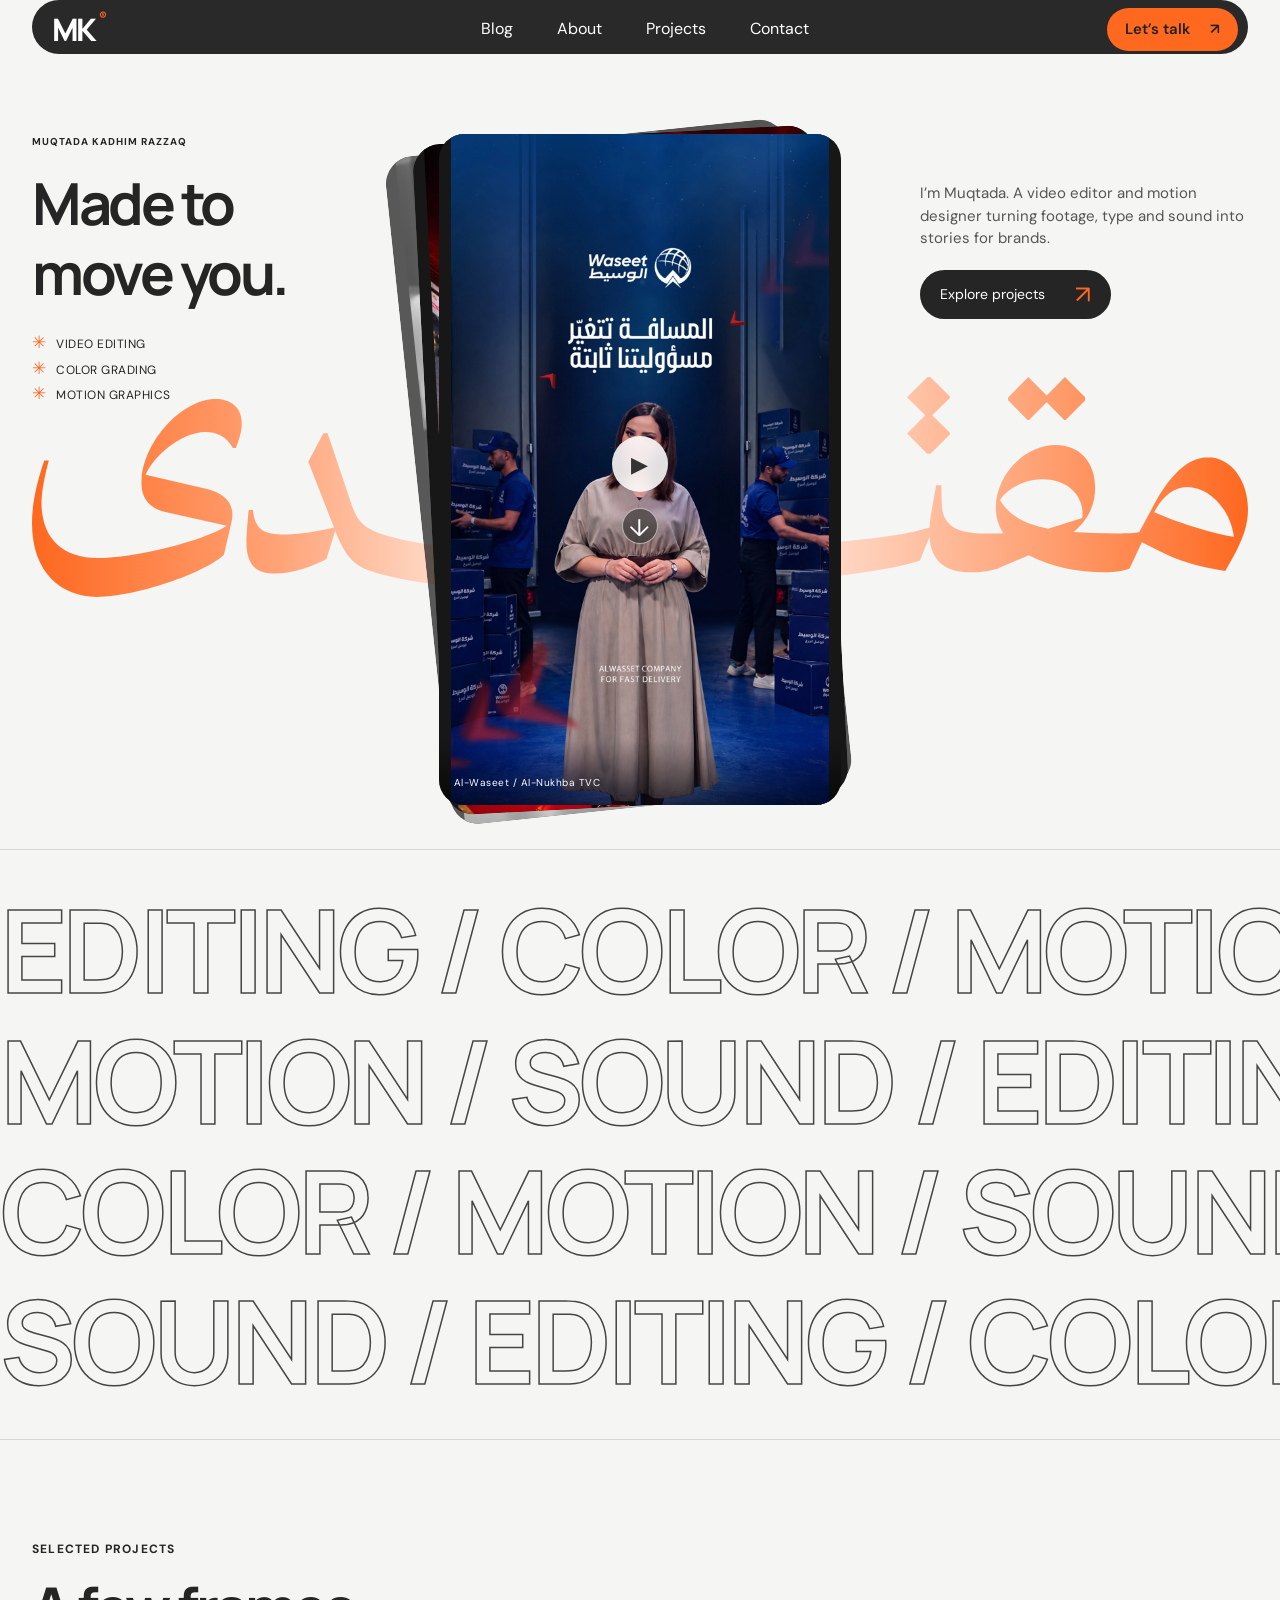
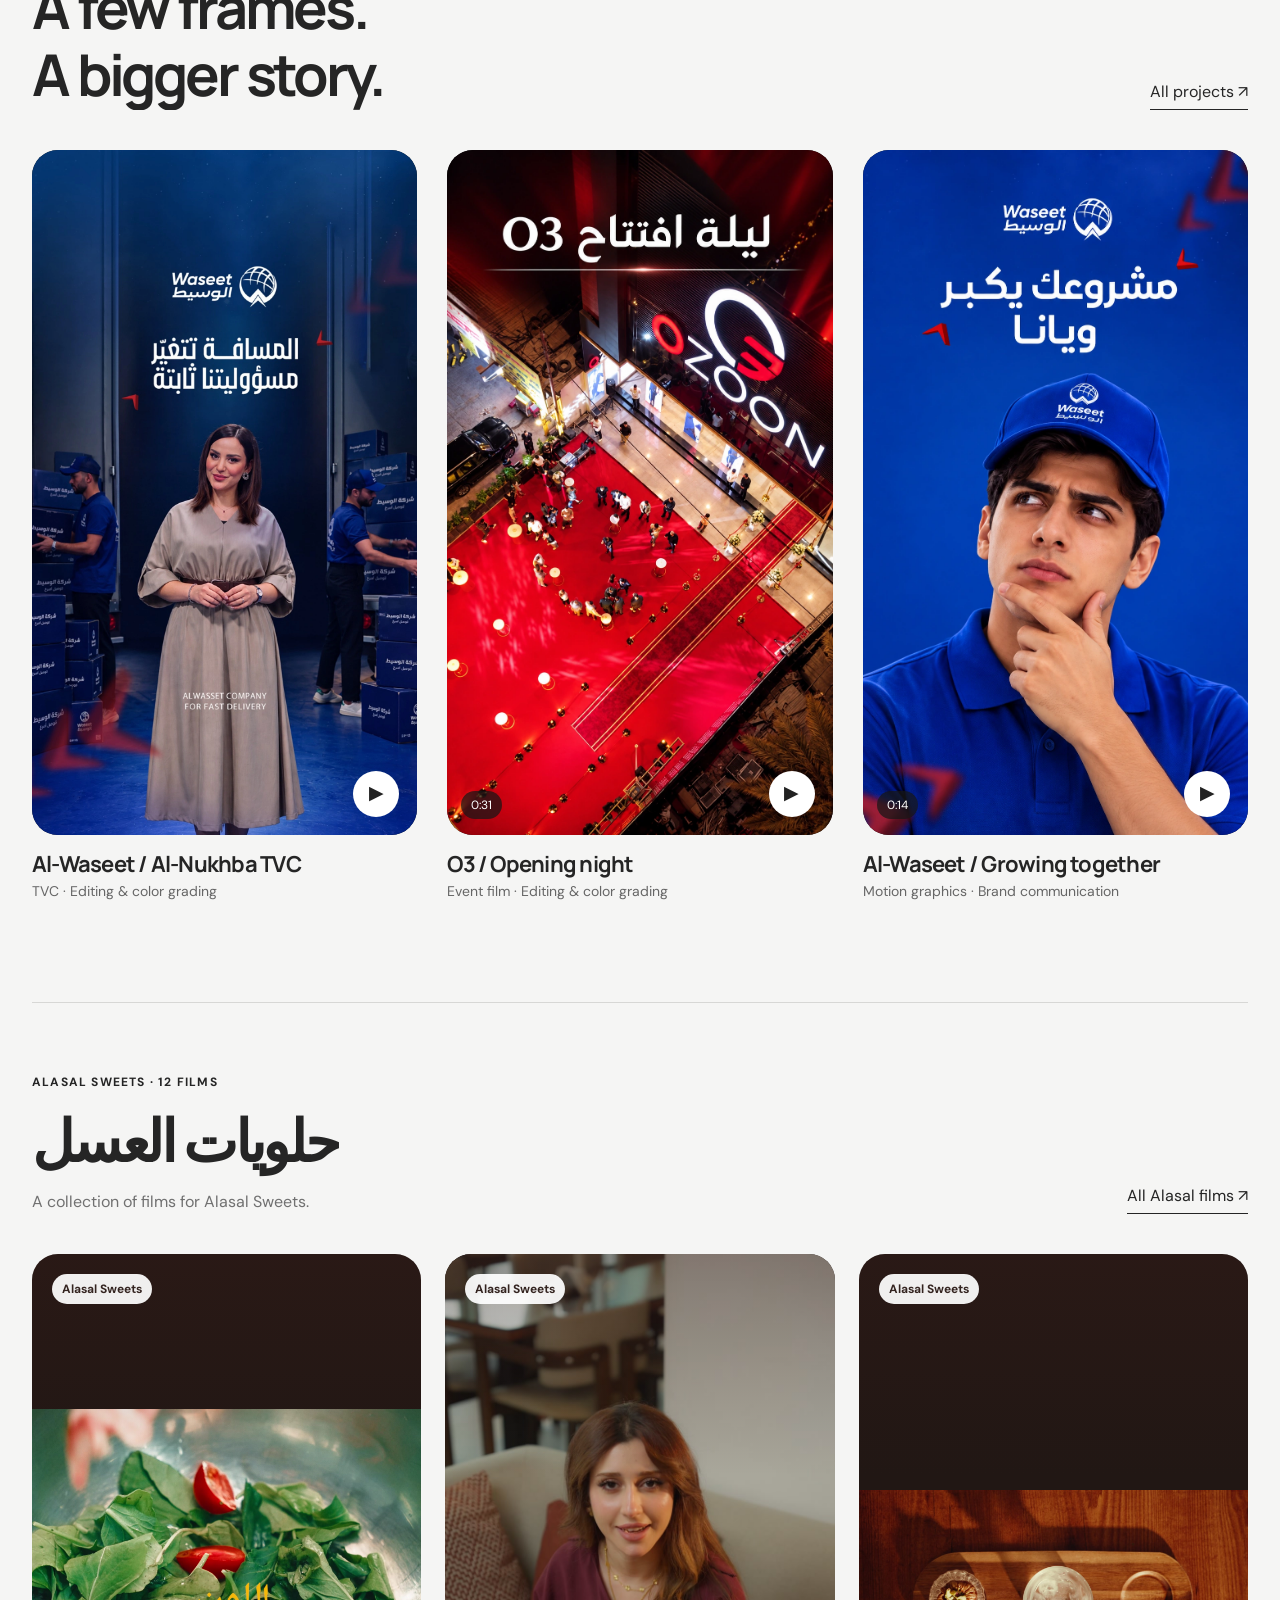
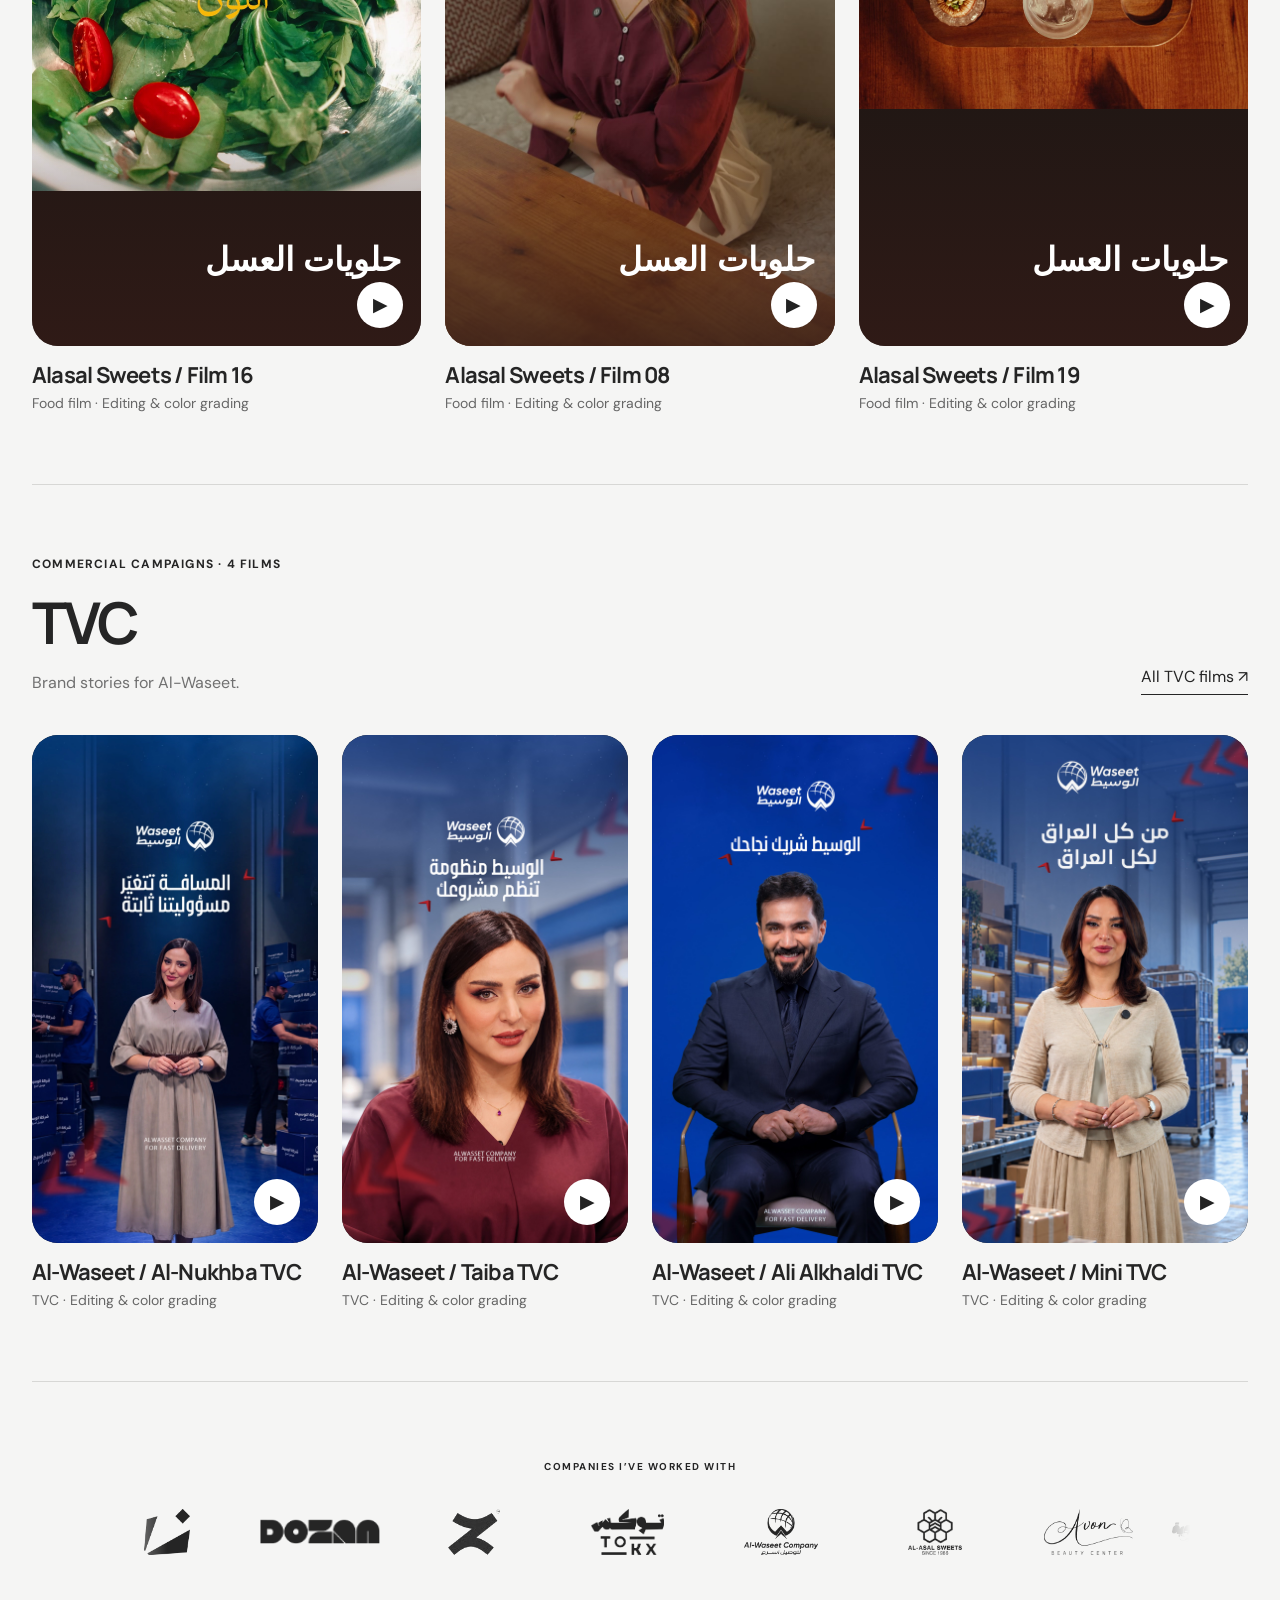
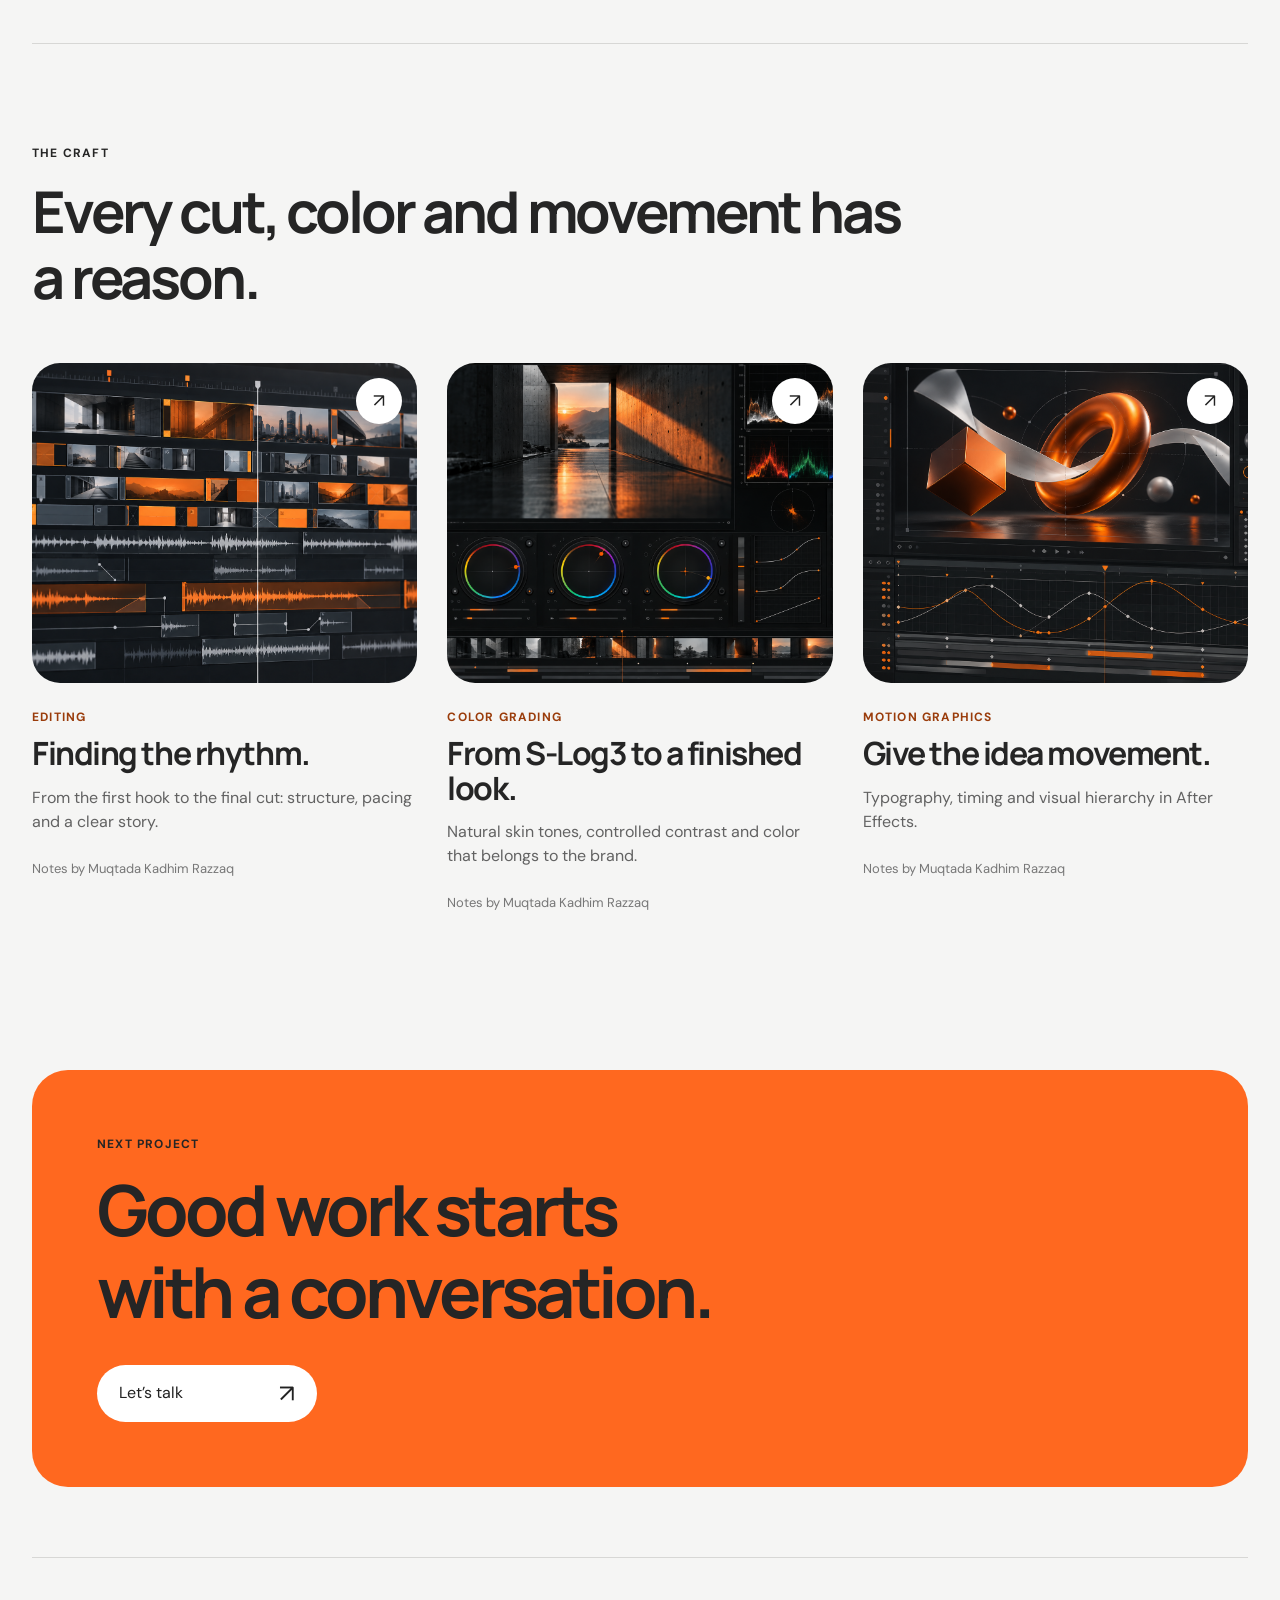
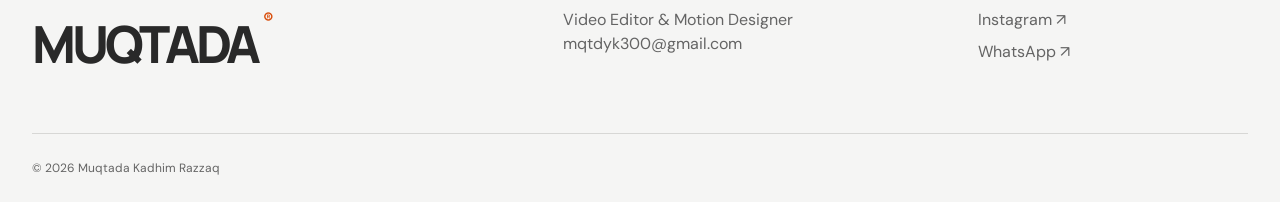
==== commit f3159dfb: "Add Nabawiya Team to partner marquee" ====
--- a/index.html
+++ b/index.html
@@ -1 +1 @@
-<!doctype html><html lang="en" dir="ltr"><head><meta charset="utf-8"><meta name="viewport" content="width=device-width,initial-scale=1"><title>Home — Muqtada Kadhim Razzaq</title><meta name="description" content="Video editing, color grading and motion design by Muqtada Kadhim Razzaq. Explore commercial work, Avon Clinics Baghdad and Al-Waseet campaigns."><link rel="icon" href="/favicon.svg" type="image/svg+xml"><link rel="stylesheet" href="/style.css"><script src="/projects.js" defer></script><script src="/reel-covers.js" defer></script><script src="/app.js" defer></script><link rel="stylesheet" href="/portfolio-finish.css"><script src="/portfolio-finish.js" defer></script><link rel="stylesheet" href="/partners.css"><script defer src="/partners.js"></script></head><body><header class="topbar"><a class="brand" href="/" aria-label="Muqtada home">MK<span>®</span></a><nav aria-label="Main navigation"><a href="/blog/" class="nav-link" data-route="blog"><span class="roll"><span>Blog</span><span aria-hidden="true">Blog</span></span></a><a href="/about/" class="nav-link" data-route="about"><span class="roll"><span>About</span><span aria-hidden="true">About</span></span></a><a href="/projects/" class="nav-link" data-route="projects"><span class="roll"><span>Projects</span><span aria-hidden="true">Projects</span></span></a><a href="/contact/" class="nav-link" data-route="contact"><span class="roll"><span>Contact</span><span aria-hidden="true">Contact</span></span></a></nav><a href="/contact/" class="nav-cta">Let’s talk <span>↗</span></a><button class="menu-toggle" aria-label="Open navigation" aria-expanded="false">Menu +</button></header><main id="main" tabindex="-1"><section class="hero"><div class="hero-copy"><p class="eyebrow">MUQTADA KADHIM RAZZAQ</p><h1 data-words>Made to<br>move you.</h1><ul class="hero-skills"><li>Video editing</li><li>Color grading</li><li>Motion graphics</li></ul></div><div class="hero-stack" data-reveal><img class="stack-back" src="/assets/covers/21.webp" alt=""><img class="stack-middle" src="/assets/12.jpg" alt=""><button class="stack-front" data-play="30" aria-label="Play Al-Waseet brand film"><img src="/assets/covers/30.webp" alt="Taiba in the Al-Waseet brand film"><span class="large-play">▶</span><span class="stack-caption">Al-Waseet / Al-Nukhba TVC <b></b></span></button><button class="stack-next" aria-label="Next film">↓</button><span class="stack-status" aria-live="polite"></span></div><div class="hero-aside"><a class="mini-feature" href="/blog/color-grading/"><span class="eyebrow">BEHIND THE LOOK</span><strong>Shot in S-Log3.<br>Finished with intention.</strong><span>↗</span></a><div><p>I’m Muqtada. A video editor and motion designer turning footage, type and sound into stories for brands.</p><a class="round-link" href="/projects/">Explore projects <span>↗</span></a></div></div></section><div class="marquee-wall" role="img" aria-label="Editing, color, motion and sound — moving outline typography"><div aria-hidden="true"><div class="marquee-row"><div class="marquee-track"><span class="marquee-group">EDITING / COLOR / MOTION / SOUND /</span><span class="marquee-group">EDITING / COLOR / MOTION / SOUND /</span></div></div><div class="marquee-row"><div class="marquee-track"><span class="marquee-group">MOTION / SOUND / EDITING / COLOR /</span><span class="marquee-group">MOTION / SOUND / EDITING / COLOR /</span></div></div><div class="marquee-row"><div class="marquee-track"><span class="marquee-group">COLOR / MOTION / SOUND / EDITING /</span><span class="marquee-group">COLOR / MOTION / SOUND / EDITING /</span></div></div><div class="marquee-row"><div class="marquee-track"><span class="marquee-group">SOUND / EDITING / COLOR / MOTION /</span><span class="marquee-group">SOUND / EDITING / COLOR / MOTION /</span></div></div></div></div><section class="home-work"><div class="section-heading"><div><p class="eyebrow">SELECTED PROJECTS</p><h2 data-words>A few frames.<br>A bigger story.</h2></div><a class="text-link" href="/projects/">All projects ↗</a></div><div class="featured-grid" id="featured"></div></section><section class="home-collection" id="alasal"><div class="section-heading"><div><p class="eyebrow">ALASAL SWEETS · <span data-collection-count></span></p><h2 lang="ar">حلويات العسل</h2><p class="collection-intro">A collection of films for Alasal Sweets.</p></div><a class="text-link" href="/projects/?category=Alasal%20Sweets">All Alasal films ↗</a></div><div class="collection-grid" data-collection="Alasal Sweets" data-items="32,33,34" data-limit="3"></div></section><section class="home-collection" id="tvc"><div class="section-heading"><div><p class="eyebrow">COMMERCIAL CAMPAIGNS · <span data-collection-count></span></p><h2>TVC</h2><p class="collection-intro">Brand stories for Al-Waseet.</p></div><a class="text-link" href="/projects/?category=TVC">All TVC films ↗</a></div><div class="collection-grid tvc-grid" data-collection="TVC"></div></section><section class="partner-strip" aria-label="Companies I have worked with"><p class="eyebrow">Companies I’ve worked with</p><div class="partner-window" tabindex="0" aria-label="Company logos"><div class="partner-track"><ul><li><span role="img" aria-label="Al-Zill News" style="--mark:url(/assets/partners/1.svg);--ratio:0.998"></span></li><li><span role="img" aria-label="Dozan Agency" style="--mark:url(/assets/partners/2.svg);--ratio:4.833"></span></li><li><span role="img" aria-label="Zuma Production" style="--mark:url(/assets/partners/3.svg);--ratio:1.143"></span></li><li><span role="img" aria-label="Tox Production" style="--mark:url(/assets/partners/4.svg);--ratio:1.597"></span></li><li><span role="img" aria-label="Al-Waseet" style="--mark:url(/assets/partners/5.svg);--ratio:1.611"></span></li><li><span role="img" aria-label="Al-Asal Sweets" style="--mark:url(/assets/partners/6.svg);--ratio:1.176"></span></li><li><span role="img" aria-label="Avon Beauty Center" style="--mark:url(/assets/partners/7.svg);--ratio:1.939"></span></li></ul><ul aria-hidden="true"><li><span role="img" aria-label="Al-Zill News" style="--mark:url(/assets/partners/1.svg);--ratio:0.998"></span></li><li><span role="img" aria-label="Dozan Agency" style="--mark:url(/assets/partners/2.svg);--ratio:4.833"></span></li><li><span role="img" aria-label="Zuma Production" style="--mark:url(/assets/partners/3.svg);--ratio:1.143"></span></li><li><span role="img" aria-label="Tox Production" style="--mark:url(/assets/partners/4.svg);--ratio:1.597"></span></li><li><span role="img" aria-label="Al-Waseet" style="--mark:url(/assets/partners/5.svg);--ratio:1.611"></span></li><li><span role="img" aria-label="Al-Asal Sweets" style="--mark:url(/assets/partners/6.svg);--ratio:1.176"></span></li><li><span role="img" aria-label="Avon Beauty Center" style="--mark:url(/assets/partners/7.svg);--ratio:1.939"></span></li></ul><ul aria-hidden="true"><li><span role="img" aria-label="Al-Zill News" style="--mark:url(/assets/partners/1.svg);--ratio:0.998"></span></li><li><span role="img" aria-label="Dozan Agency" style="--mark:url(/assets/partners/2.svg);--ratio:4.833"></span></li><li><span role="img" aria-label="Zuma Production" style="--mark:url(/assets/partners/3.svg);--ratio:1.143"></span></li><li><span role="img" aria-label="Tox Production" style="--mark:url(/assets/partners/4.svg);--ratio:1.597"></span></li><li><span role="img" aria-label="Al-Waseet" style="--mark:url(/assets/partners/5.svg);--ratio:1.611"></span></li><li><span role="img" aria-label="Al-Asal Sweets" style="--mark:url(/assets/partners/6.svg);--ratio:1.176"></span></li><li><span role="img" aria-label="Avon Beauty Center" style="--mark:url(/assets/partners/7.svg);--ratio:1.939"></span></li></ul><ul aria-hidden="true"><li><span role="img" aria-label="Al-Zill News" style="--mark:url(/assets/partners/1.svg);--ratio:0.998"></span></li><li><span role="img" aria-label="Dozan Agency" style="--mark:url(/assets/partners/2.svg);--ratio:4.833"></span></li><li><span role="img" aria-label="Zuma Production" style="--mark:url(/assets/partners/3.svg);--ratio:1.143"></span></li><li><span role="img" aria-label="Tox Production" style="--mark:url(/assets/partners/4.svg);--ratio:1.597"></span></li><li><span role="img" aria-label="Al-Waseet" style="--mark:url(/assets/partners/5.svg);--ratio:1.611"></span></li><li><span role="img" aria-label="Al-Asal Sweets" style="--mark:url(/assets/partners/6.svg);--ratio:1.176"></span></li><li><span role="img" aria-label="Avon Beauty Center" style="--mark:url(/assets/partners/7.svg);--ratio:1.939"></span></li></ul></div></div></section><section class="home-craft"><p class="eyebrow">THE CRAFT</p><h2 data-words>Every cut, color and movement has a reason.</h2><div class="article-grid"><a class="article-card" href="/blog/editing/" data-reveal><div class="article-image"><img src="/assets/editing.png" alt="Editing workstation illustration" loading="lazy"><span class="circle">↗</span></div><p class="eyebrow">Editing</p><h2>Finding the rhythm.</h2><p>From the first hook to the final cut: structure, pacing and a clear story.</p><span class="byline">Notes by Muqtada Kadhim Razzaq</span></a><a class="article-card" href="/blog/color-grading/" data-reveal><div class="article-image"><img src="/assets/color-grading.png" alt="Color Grading workstation illustration" loading="lazy"><span class="circle">↗</span></div><p class="eyebrow">Color Grading</p><h2>From S-Log3 to a finished look.</h2><p>Natural skin tones, controlled contrast and color that belongs to the brand.</p><span class="byline">Notes by Muqtada Kadhim Razzaq</span></a><a class="article-card" href="/blog/motion-graphics/" data-reveal><div class="article-image"><img src="/assets/motion-graphics.png" alt="Motion Graphics workstation illustration" loading="lazy"><span class="circle">↗</span></div><p class="eyebrow">Motion Graphics</p><h2>Give the idea movement.</h2><p>Typography, timing and visual hierarchy in After Effects.</p><span class="byline">Notes by Muqtada Kadhim Razzaq</span></a></div></section><section class="contact-banner" data-reveal><p class="eyebrow">NEXT PROJECT</p><h2 data-words>Good work starts<br>with a conversation.</h2><a class="round-link" href="/contact/">Let’s talk <span>↗</span></a></section></main><footer><a class="footer-name" href="/">MUQTADA<span>®</span></a><div><p>Video Editor & Motion Designer</p><a href="mailto:mqtdyk300@gmail.com">mqtdyk300@gmail.com</a></div><div class="footer-links"><a href="https://www.instagram.com/JKQPX/" target="_blank" rel="noopener">Instagram ↗</a><a href="https://wa.me/9647735590006" target="_blank" rel="noopener">WhatsApp ↗</a></div><p class="copyright">© 2026 Muqtada Kadhim Razzaq</p></footer><dialog id="player"><div class="dialog-head"><h2 id="video-title"></h2><button id="close-player" aria-label="Close video">Close ×</button></div><video id="video" hidden></video><iframe id="drive-player" src="about:blank" title="Project film" allow="autoplay; fullscreen" allowfullscreen></iframe><p class="playback-note">Streaming from the original export. Select the highest available quality in the player settings.</p><a id="original" target="_blank" rel="noopener">Open original on Google Drive ↗</a></dialog></body></html>+<!doctype html><html lang="en" dir="ltr"><head><meta charset="utf-8"><meta name="viewport" content="width=device-width,initial-scale=1"><title>Home — Muqtada Kadhim Razzaq</title><meta name="description" content="Video editing, color grading and motion design by Muqtada Kadhim Razzaq. Explore commercial work, Avon Clinics Baghdad and Al-Waseet campaigns."><link rel="icon" href="/favicon.svg" type="image/svg+xml"><link rel="stylesheet" href="/style.css"><script src="/projects.js" defer></script><script src="/reel-covers.js" defer></script><script src="/app.js" defer></script><link rel="stylesheet" href="/portfolio-finish.css"><script src="/portfolio-finish.js" defer></script><link rel="stylesheet" href="/partners.css"><script defer src="/partners.js"></script></head><body><header class="topbar"><a class="brand" href="/" aria-label="Muqtada home">MK<span>®</span></a><nav aria-label="Main navigation"><a href="/blog/" class="nav-link" data-route="blog"><span class="roll"><span>Blog</span><span aria-hidden="true">Blog</span></span></a><a href="/about/" class="nav-link" data-route="about"><span class="roll"><span>About</span><span aria-hidden="true">About</span></span></a><a href="/projects/" class="nav-link" data-route="projects"><span class="roll"><span>Projects</span><span aria-hidden="true">Projects</span></span></a><a href="/contact/" class="nav-link" data-route="contact"><span class="roll"><span>Contact</span><span aria-hidden="true">Contact</span></span></a></nav><a href="/contact/" class="nav-cta">Let’s talk <span>↗</span></a><button class="menu-toggle" aria-label="Open navigation" aria-expanded="false">Menu +</button></header><main id="main" tabindex="-1"><section class="hero"><div class="hero-copy"><p class="eyebrow">MUQTADA KADHIM RAZZAQ</p><h1 data-words>Made to<br>move you.</h1><ul class="hero-skills"><li>Video editing</li><li>Color grading</li><li>Motion graphics</li></ul></div><div class="hero-stack" data-reveal><img class="stack-back" src="/assets/covers/21.webp" alt=""><img class="stack-middle" src="/assets/12.jpg" alt=""><button class="stack-front" data-play="30" aria-label="Play Al-Waseet brand film"><img src="/assets/covers/30.webp" alt="Taiba in the Al-Waseet brand film"><span class="large-play">▶</span><span class="stack-caption">Al-Waseet / Al-Nukhba TVC <b></b></span></button><button class="stack-next" aria-label="Next film">↓</button><span class="stack-status" aria-live="polite"></span></div><div class="hero-aside"><a class="mini-feature" href="/blog/color-grading/"><span class="eyebrow">BEHIND THE LOOK</span><strong>Shot in S-Log3.<br>Finished with intention.</strong><span>↗</span></a><div><p>I’m Muqtada. A video editor and motion designer turning footage, type and sound into stories for brands.</p><a class="round-link" href="/projects/">Explore projects <span>↗</span></a></div></div></section><div class="marquee-wall" role="img" aria-label="Editing, color, motion and sound — moving outline typography"><div aria-hidden="true"><div class="marquee-row"><div class="marquee-track"><span class="marquee-group">EDITING / COLOR / MOTION / SOUND /</span><span class="marquee-group">EDITING / COLOR / MOTION / SOUND /</span></div></div><div class="marquee-row"><div class="marquee-track"><span class="marquee-group">MOTION / SOUND / EDITING / COLOR /</span><span class="marquee-group">MOTION / SOUND / EDITING / COLOR /</span></div></div><div class="marquee-row"><div class="marquee-track"><span class="marquee-group">COLOR / MOTION / SOUND / EDITING /</span><span class="marquee-group">COLOR / MOTION / SOUND / EDITING /</span></div></div><div class="marquee-row"><div class="marquee-track"><span class="marquee-group">SOUND / EDITING / COLOR / MOTION /</span><span class="marquee-group">SOUND / EDITING / COLOR / MOTION /</span></div></div></div></div><section class="home-work"><div class="section-heading"><div><p class="eyebrow">SELECTED PROJECTS</p><h2 data-words>A few frames.<br>A bigger story.</h2></div><a class="text-link" href="/projects/">All projects ↗</a></div><div class="featured-grid" id="featured"></div></section><section class="home-collection" id="alasal"><div class="section-heading"><div><p class="eyebrow">ALASAL SWEETS · <span data-collection-count></span></p><h2 lang="ar">حلويات العسل</h2><p class="collection-intro">A collection of films for Alasal Sweets.</p></div><a class="text-link" href="/projects/?category=Alasal%20Sweets">All Alasal films ↗</a></div><div class="collection-grid" data-collection="Alasal Sweets" data-items="32,33,34" data-limit="3"></div></section><section class="home-collection" id="tvc"><div class="section-heading"><div><p class="eyebrow">COMMERCIAL CAMPAIGNS · <span data-collection-count></span></p><h2>TVC</h2><p class="collection-intro">Brand stories for Al-Waseet.</p></div><a class="text-link" href="/projects/?category=TVC">All TVC films ↗</a></div><div class="collection-grid tvc-grid" data-collection="TVC"></div></section><section class="partner-strip" aria-label="Companies I have worked with"><p class="eyebrow">Companies I’ve worked with</p><div class="partner-window" tabindex="0" aria-label="Company logos"><div class="partner-track"><ul><li><span role="img" aria-label="Al-Zill News" style="--mark:url(/assets/partners/1.svg);--ratio:0.998"></span></li><li><span role="img" aria-label="Dozan Agency" style="--mark:url(/assets/partners/2.svg);--ratio:4.833"></span></li><li><span role="img" aria-label="Zuma Production" style="--mark:url(/assets/partners/3.svg);--ratio:1.143"></span></li><li><span role="img" aria-label="Tox Production" style="--mark:url(/assets/partners/4.svg);--ratio:1.597"></span></li><li><span role="img" aria-label="Al-Waseet" style="--mark:url(/assets/partners/5.svg);--ratio:1.611"></span></li><li><span role="img" aria-label="Al-Asal Sweets" style="--mark:url(/assets/partners/6.svg);--ratio:1.176"></span></li><li><span role="img" aria-label="Avon Beauty Center" style="--mark:url(/assets/partners/7.svg);--ratio:1.939"></span></li><li><span role="img" class="partner-nabawiya" aria-label="Nabawiya Team" style="--mark:url(/assets/partners/8.png);--ratio:6.65"></span></li></ul><ul aria-hidden="true"><li><span role="img" aria-label="Al-Zill News" style="--mark:url(/assets/partners/1.svg);--ratio:0.998"></span></li><li><span role="img" aria-label="Dozan Agency" style="--mark:url(/assets/partners/2.svg);--ratio:4.833"></span></li><li><span role="img" aria-label="Zuma Production" style="--mark:url(/assets/partners/3.svg);--ratio:1.143"></span></li><li><span role="img" aria-label="Tox Production" style="--mark:url(/assets/partners/4.svg);--ratio:1.597"></span></li><li><span role="img" aria-label="Al-Waseet" style="--mark:url(/assets/partners/5.svg);--ratio:1.611"></span></li><li><span role="img" aria-label="Al-Asal Sweets" style="--mark:url(/assets/partners/6.svg);--ratio:1.176"></span></li><li><span role="img" aria-label="Avon Beauty Center" style="--mark:url(/assets/partners/7.svg);--ratio:1.939"></span></li><li><span role="img" class="partner-nabawiya" aria-label="Nabawiya Team" style="--mark:url(/assets/partners/8.png);--ratio:6.65"></span></li></ul><ul aria-hidden="true"><li><span role="img" aria-label="Al-Zill News" style="--mark:url(/assets/partners/1.svg);--ratio:0.998"></span></li><li><span role="img" aria-label="Dozan Agency" style="--mark:url(/assets/partners/2.svg);--ratio:4.833"></span></li><li><span role="img" aria-label="Zuma Production" style="--mark:url(/assets/partners/3.svg);--ratio:1.143"></span></li><li><span role="img" aria-label="Tox Production" style="--mark:url(/assets/partners/4.svg);--ratio:1.597"></span></li><li><span role="img" aria-label="Al-Waseet" style="--mark:url(/assets/partners/5.svg);--ratio:1.611"></span></li><li><span role="img" aria-label="Al-Asal Sweets" style="--mark:url(/assets/partners/6.svg);--ratio:1.176"></span></li><li><span role="img" aria-label="Avon Beauty Center" style="--mark:url(/assets/partners/7.svg);--ratio:1.939"></span></li><li><span role="img" class="partner-nabawiya" aria-label="Nabawiya Team" style="--mark:url(/assets/partners/8.png);--ratio:6.65"></span></li></ul><ul aria-hidden="true"><li><span role="img" aria-label="Al-Zill News" style="--mark:url(/assets/partners/1.svg);--ratio:0.998"></span></li><li><span role="img" aria-label="Dozan Agency" style="--mark:url(/assets/partners/2.svg);--ratio:4.833"></span></li><li><span role="img" aria-label="Zuma Production" style="--mark:url(/assets/partners/3.svg);--ratio:1.143"></span></li><li><span role="img" aria-label="Tox Production" style="--mark:url(/assets/partners/4.svg);--ratio:1.597"></span></li><li><span role="img" aria-label="Al-Waseet" style="--mark:url(/assets/partners/5.svg);--ratio:1.611"></span></li><li><span role="img" aria-label="Al-Asal Sweets" style="--mark:url(/assets/partners/6.svg);--ratio:1.176"></span></li><li><span role="img" aria-label="Avon Beauty Center" style="--mark:url(/assets/partners/7.svg);--ratio:1.939"></span></li><li><span role="img" class="partner-nabawiya" aria-label="Nabawiya Team" style="--mark:url(/assets/partners/8.png);--ratio:6.65"></span></li></ul></div></div></section><section class="home-craft"><p class="eyebrow">THE CRAFT</p><h2 data-words>Every cut, color and movement has a reason.</h2><div class="article-grid"><a class="article-card" href="/blog/editing/" data-reveal><div class="article-image"><img src="/assets/editing.png" alt="Editing workstation illustration" loading="lazy"><span class="circle">↗</span></div><p class="eyebrow">Editing</p><h2>Finding the rhythm.</h2><p>From the first hook to the final cut: structure, pacing and a clear story.</p><span class="byline">Notes by Muqtada Kadhim Razzaq</span></a><a class="article-card" href="/blog/color-grading/" data-reveal><div class="article-image"><img src="/assets/color-grading.png" alt="Color Grading workstation illustration" loading="lazy"><span class="circle">↗</span></div><p class="eyebrow">Color Grading</p><h2>From S-Log3 to a finished look.</h2><p>Natural skin tones, controlled contrast and color that belongs to the brand.</p><span class="byline">Notes by Muqtada Kadhim Razzaq</span></a><a class="article-card" href="/blog/motion-graphics/" data-reveal><div class="article-image"><img src="/assets/motion-graphics.png" alt="Motion Graphics workstation illustration" loading="lazy"><span class="circle">↗</span></div><p class="eyebrow">Motion Graphics</p><h2>Give the idea movement.</h2><p>Typography, timing and visual hierarchy in After Effects.</p><span class="byline">Notes by Muqtada Kadhim Razzaq</span></a></div></section><section class="contact-banner" data-reveal><p class="eyebrow">NEXT PROJECT</p><h2 data-words>Good work starts<br>with a conversation.</h2><a class="round-link" href="/contact/">Let’s talk <span>↗</span></a></section></main><footer><a class="footer-name" href="/">MUQTADA<span>®</span></a><div><p>Video Editor & Motion Designer</p><a href="mailto:mqtdyk300@gmail.com">mqtdyk300@gmail.com</a></div><div class="footer-links"><a href="https://www.instagram.com/JKQPX/" target="_blank" rel="noopener">Instagram ↗</a><a href="https://wa.me/9647735590006" target="_blank" rel="noopener">WhatsApp ↗</a></div><p class="copyright">© 2026 Muqtada Kadhim Razzaq</p></footer><dialog id="player"><div class="dialog-head"><h2 id="video-title"></h2><button id="close-player" aria-label="Close video">Close ×</button></div><video id="video" hidden></video><iframe id="drive-player" src="about:blank" title="Project film" allow="autoplay; fullscreen" allowfullscreen></iframe><p class="playback-note">Streaming from the original export. Select the highest available quality in the player settings.</p><a id="original" target="_blank" rel="noopener">Open original on Google Drive ↗</a></dialog></body></html>
--- a/partners.css
+++ b/partners.css
@@ -10,6 +10,7 @@
 .partner-track ul{list-style:none;display:flex;align-items:center;margin:0;padding:0}
 .partner-track li{width:clamp(110px,12vw,168px);height:68px;display:grid;place-items:center}
 .partner-track li span{display:block;width:min(calc(46px * var(--ratio)),78%);aspect-ratio:var(--ratio);background:currentColor;mask:var(--mark) center/contain no-repeat}
+.partner-track li .partner-nabawiya{width:92%}
 @keyframes partner-left{to{transform:translateX(-25%)}}
 .partner-window:hover .partner-track,.partner-window:focus-within .partner-track{animation-play-state:paused}
 @media(prefers-reduced-motion:reduce){body:has(.partner-strip){transition:none}.partner-track{animation:none;width:100%}.partner-track ul:first-child{flex-wrap:wrap;justify-content:center;width:100%}.partner-track ul[aria-hidden]{display:none}.partner-window{mask:none}}
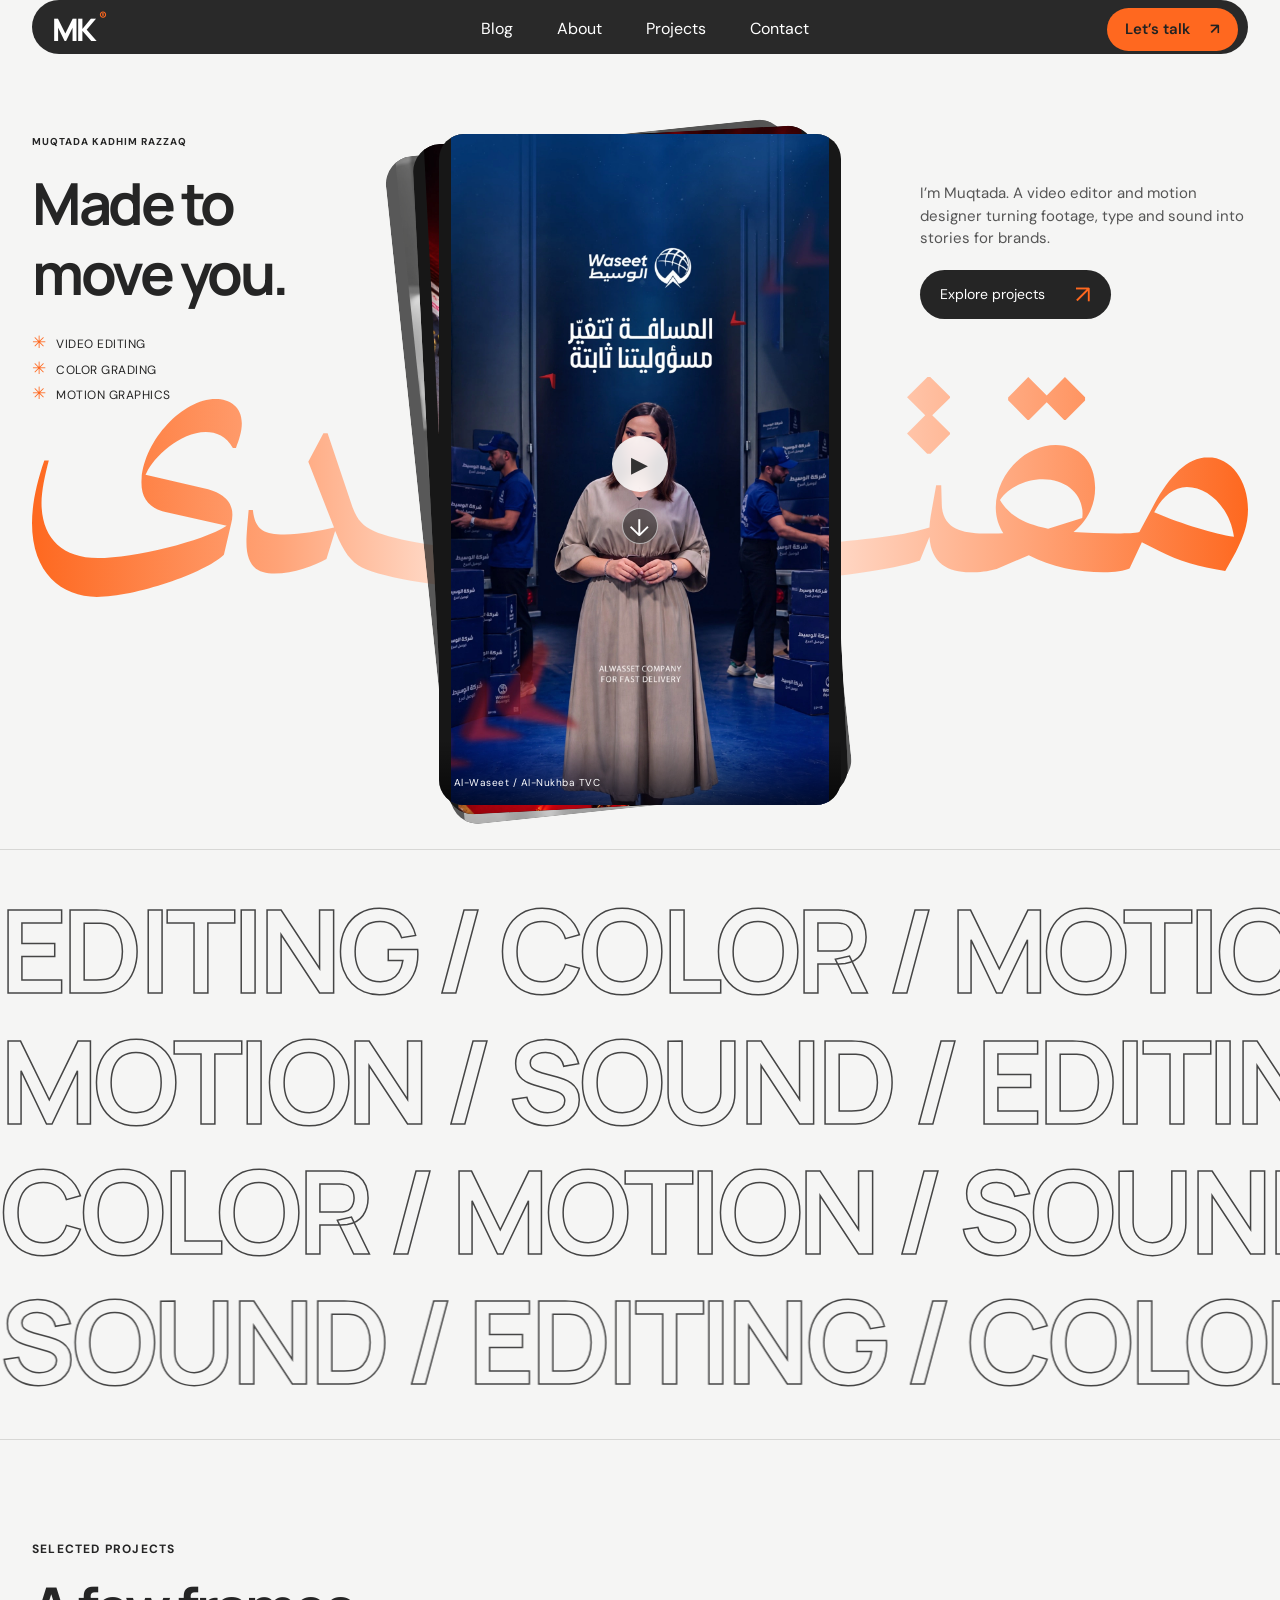
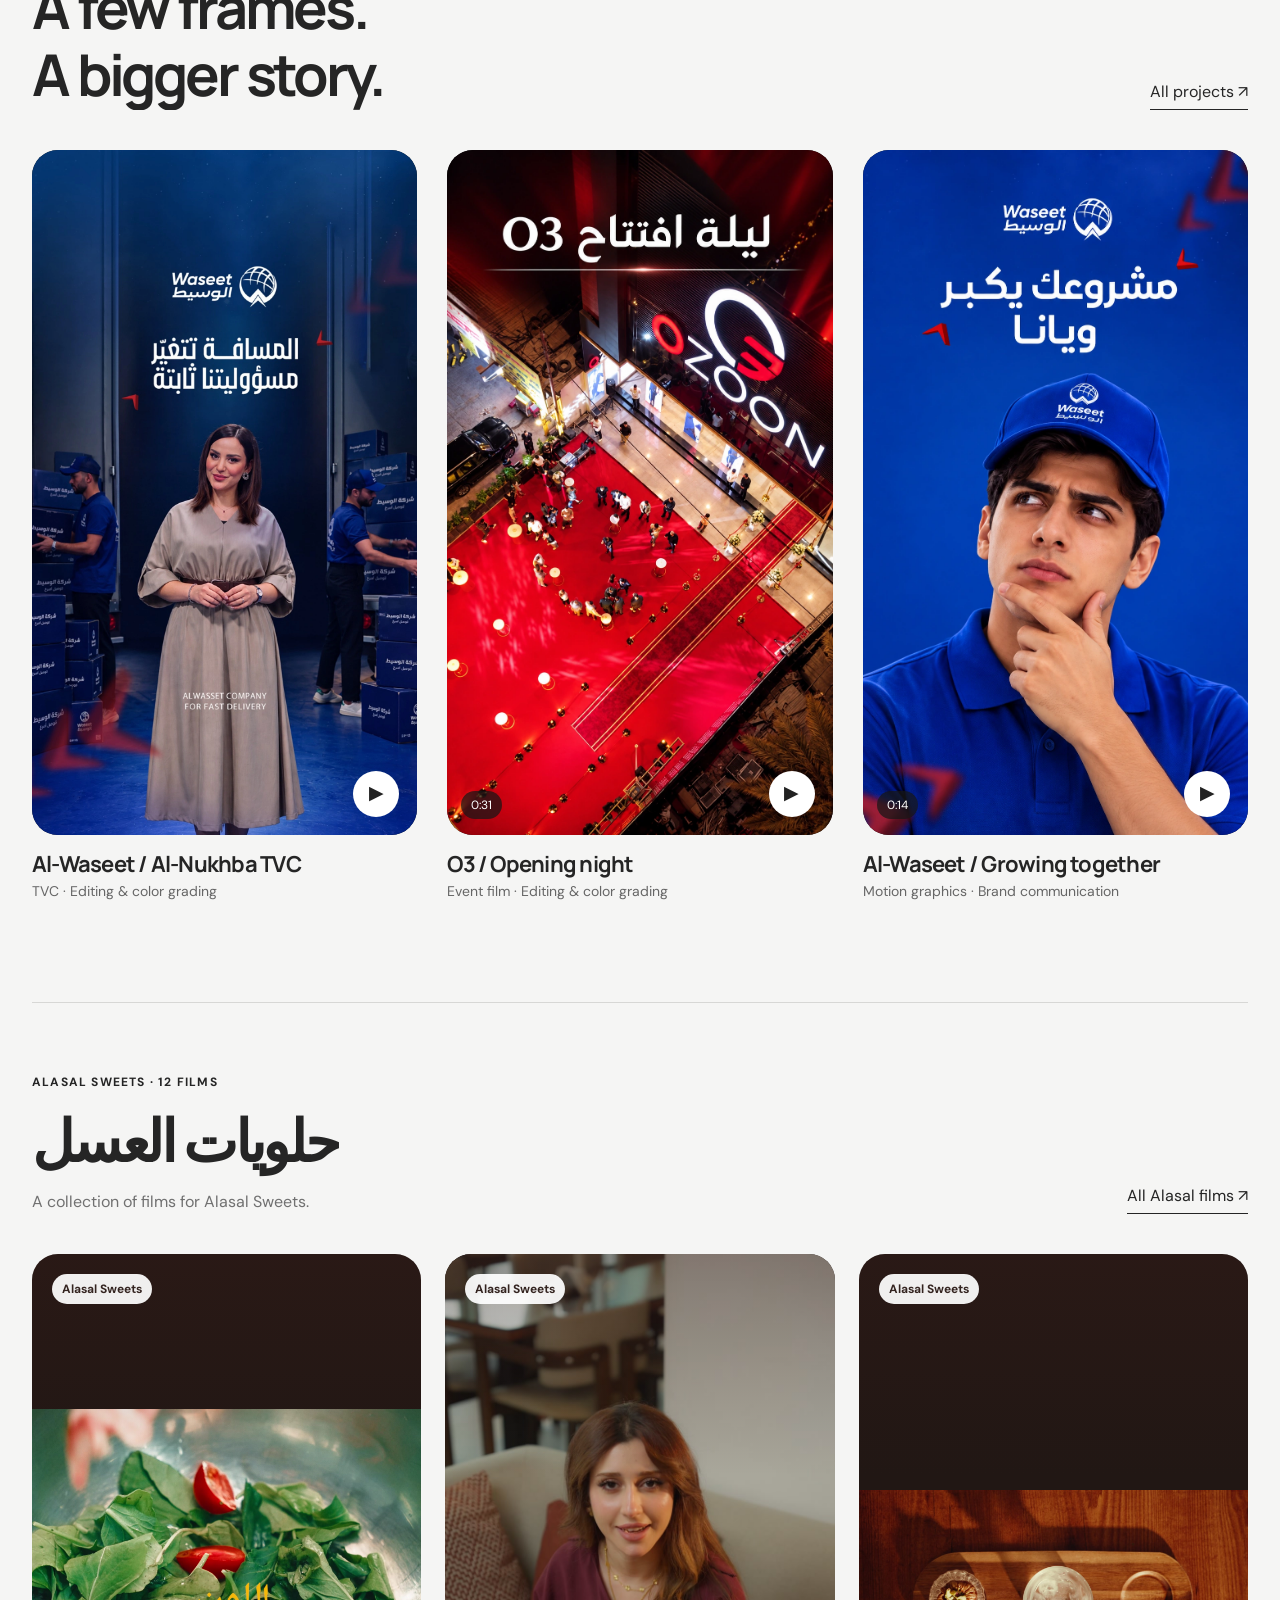
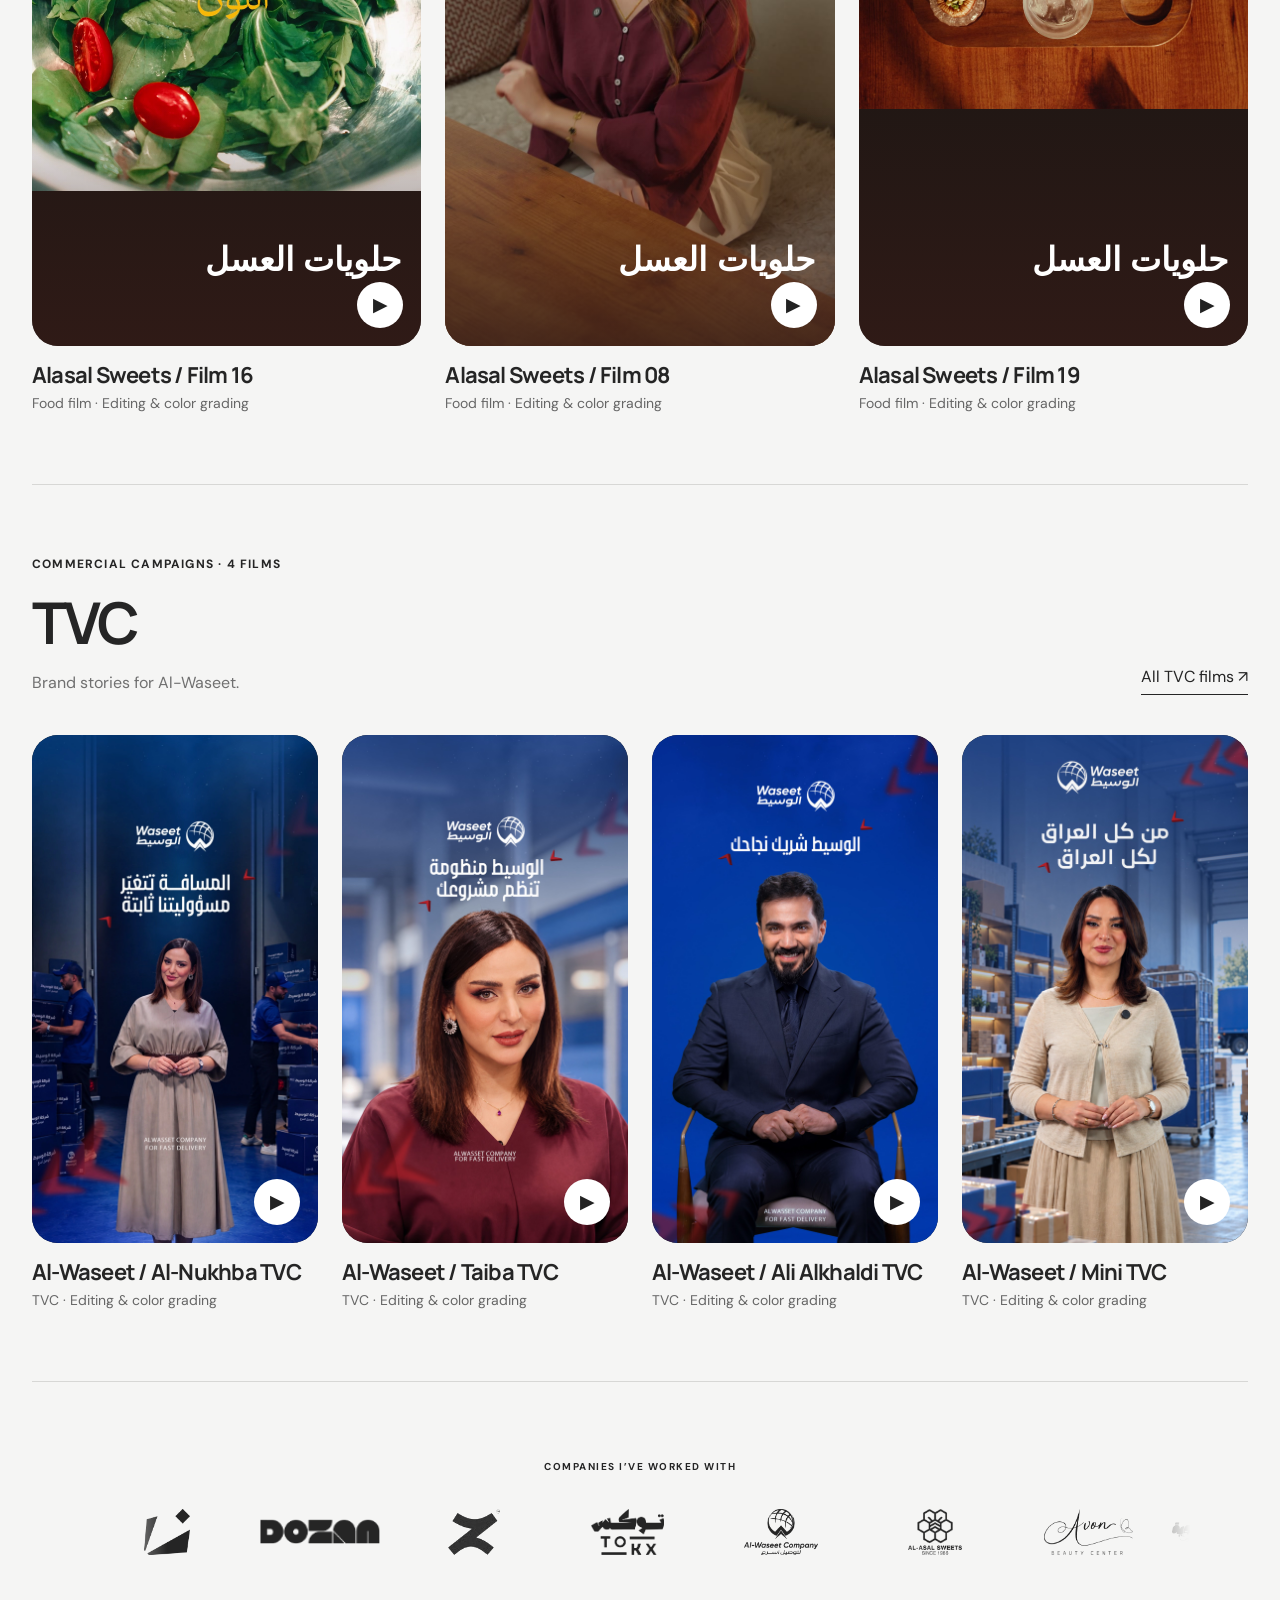
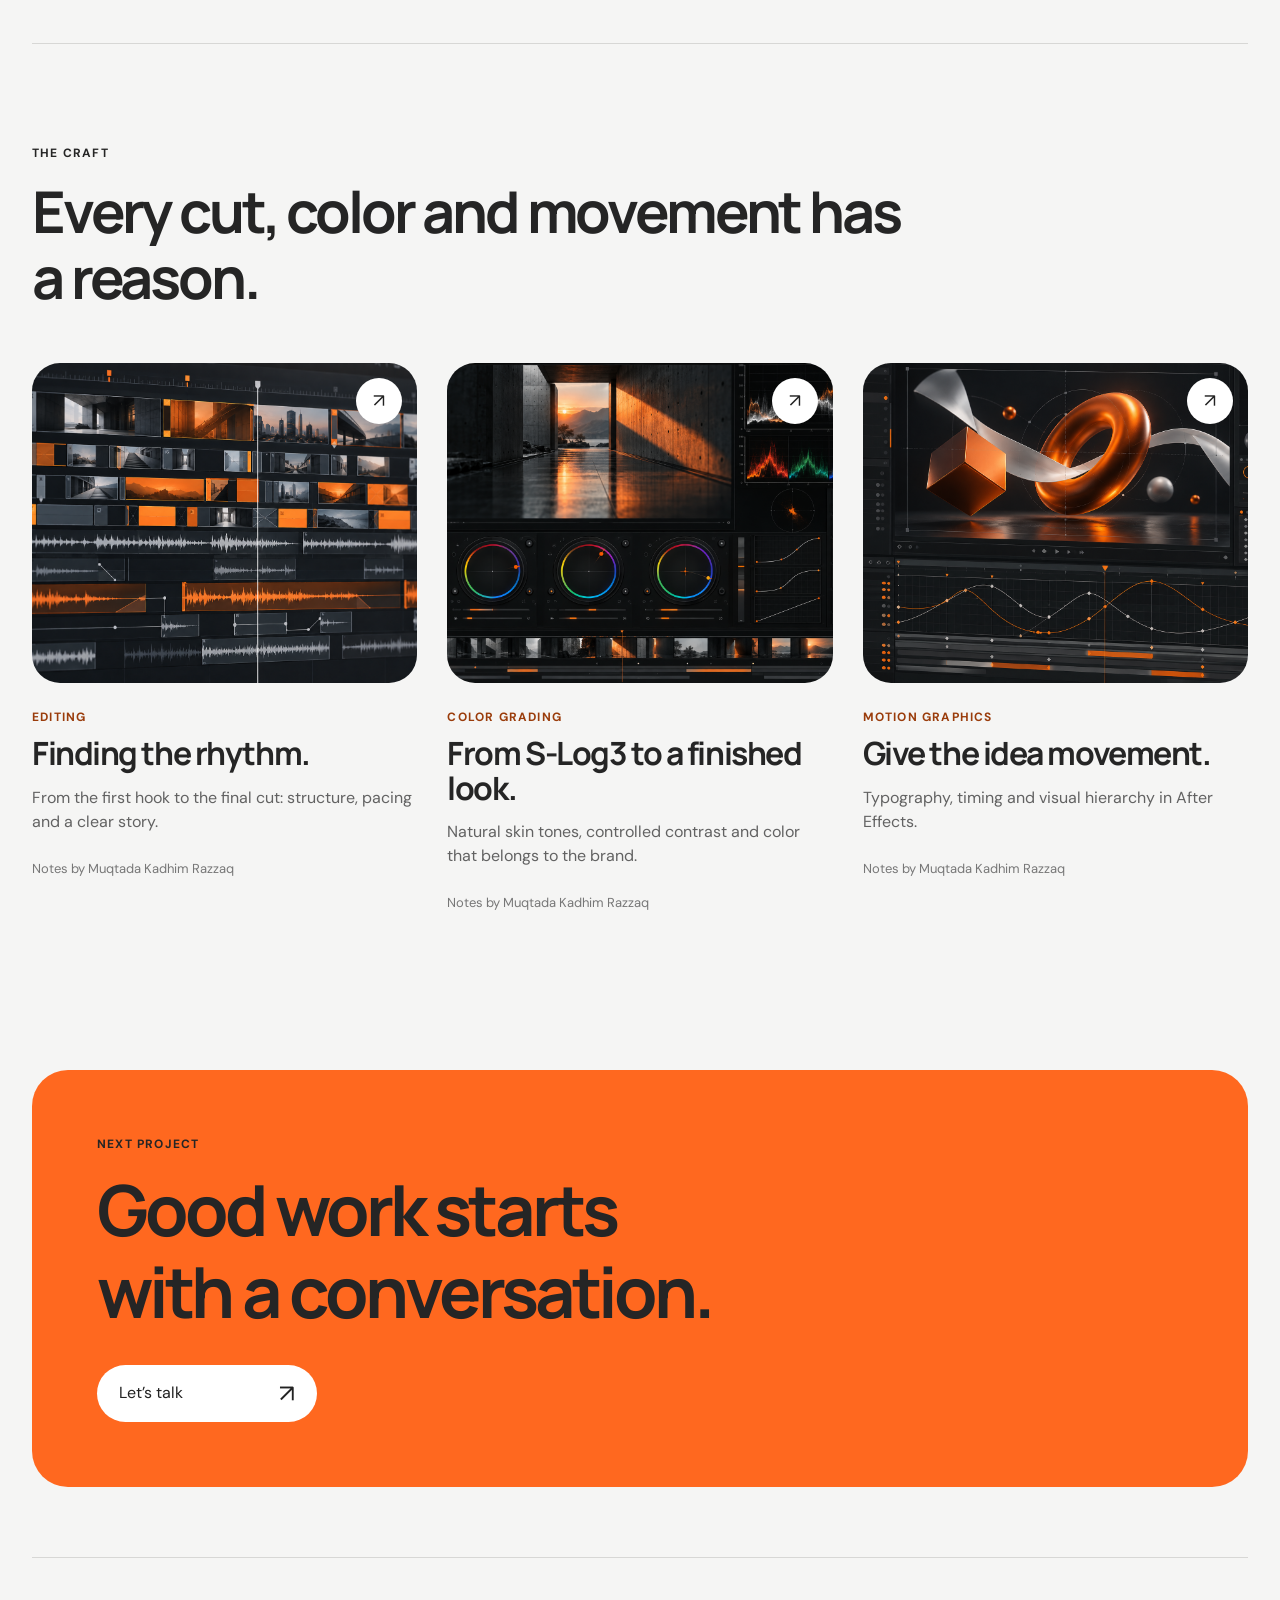
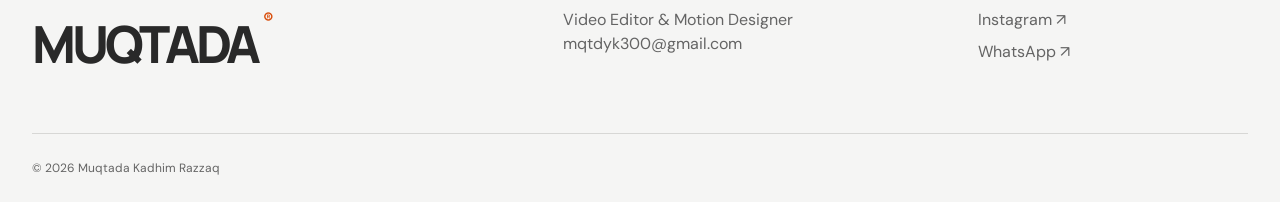
==== commit f1aabb0c: "Fit portrait video previews to their aspect ratio and clarify Drive quality" ====
--- a/index.html
+++ b/index.html
@@ -1 +1 @@
-<!doctype html><html lang="en" dir="ltr"><head><meta charset="utf-8"><meta name="viewport" content="width=device-width,initial-scale=1"><title>Home — Muqtada Kadhim Razzaq</title><meta name="description" content="Video editing, color grading and motion design by Muqtada Kadhim Razzaq. Explore commercial work, Avon Clinics Baghdad and Al-Waseet campaigns."><link rel="icon" href="/favicon.svg" type="image/svg+xml"><link rel="stylesheet" href="/style.css"><script src="/projects.js" defer></script><script src="/reel-covers.js" defer></script><script src="/app.js" defer></script><link rel="stylesheet" href="/portfolio-finish.css"><script src="/portfolio-finish.js" defer></script><link rel="stylesheet" href="/partners.css"><script defer src="/partners.js"></script></head><body><header class="topbar"><a class="brand" href="/" aria-label="Muqtada home">MK<span>®</span></a><nav aria-label="Main navigation"><a href="/blog/" class="nav-link" data-route="blog"><span class="roll"><span>Blog</span><span aria-hidden="true">Blog</span></span></a><a href="/about/" class="nav-link" data-route="about"><span class="roll"><span>About</span><span aria-hidden="true">About</span></span></a><a href="/projects/" class="nav-link" data-route="projects"><span class="roll"><span>Projects</span><span aria-hidden="true">Projects</span></span></a><a href="/contact/" class="nav-link" data-route="contact"><span class="roll"><span>Contact</span><span aria-hidden="true">Contact</span></span></a></nav><a href="/contact/" class="nav-cta">Let’s talk <span>↗</span></a><button class="menu-toggle" aria-label="Open navigation" aria-expanded="false">Menu +</button></header><main id="main" tabindex="-1"><section class="hero"><div class="hero-copy"><p class="eyebrow">MUQTADA KADHIM RAZZAQ</p><h1 data-words>Made to<br>move you.</h1><ul class="hero-skills"><li>Video editing</li><li>Color grading</li><li>Motion graphics</li></ul></div><div class="hero-stack" data-reveal><img class="stack-back" src="/assets/covers/21.webp" alt=""><img class="stack-middle" src="/assets/12.jpg" alt=""><button class="stack-front" data-play="30" aria-label="Play Al-Waseet brand film"><img src="/assets/covers/30.webp" alt="Taiba in the Al-Waseet brand film"><span class="large-play">▶</span><span class="stack-caption">Al-Waseet / Al-Nukhba TVC <b></b></span></button><button class="stack-next" aria-label="Next film">↓</button><span class="stack-status" aria-live="polite"></span></div><div class="hero-aside"><a class="mini-feature" href="/blog/color-grading/"><span class="eyebrow">BEHIND THE LOOK</span><strong>Shot in S-Log3.<br>Finished with intention.</strong><span>↗</span></a><div><p>I’m Muqtada. A video editor and motion designer turning footage, type and sound into stories for brands.</p><a class="round-link" href="/projects/">Explore projects <span>↗</span></a></div></div></section><div class="marquee-wall" role="img" aria-label="Editing, color, motion and sound — moving outline typography"><div aria-hidden="true"><div class="marquee-row"><div class="marquee-track"><span class="marquee-group">EDITING / COLOR / MOTION / SOUND /</span><span class="marquee-group">EDITING / COLOR / MOTION / SOUND /</span></div></div><div class="marquee-row"><div class="marquee-track"><span class="marquee-group">MOTION / SOUND / EDITING / COLOR /</span><span class="marquee-group">MOTION / SOUND / EDITING / COLOR /</span></div></div><div class="marquee-row"><div class="marquee-track"><span class="marquee-group">COLOR / MOTION / SOUND / EDITING /</span><span class="marquee-group">COLOR / MOTION / SOUND / EDITING /</span></div></div><div class="marquee-row"><div class="marquee-track"><span class="marquee-group">SOUND / EDITING / COLOR / MOTION /</span><span class="marquee-group">SOUND / EDITING / COLOR / MOTION /</span></div></div></div></div><section class="home-work"><div class="section-heading"><div><p class="eyebrow">SELECTED PROJECTS</p><h2 data-words>A few frames.<br>A bigger story.</h2></div><a class="text-link" href="/projects/">All projects ↗</a></div><div class="featured-grid" id="featured"></div></section><section class="home-collection" id="alasal"><div class="section-heading"><div><p class="eyebrow">ALASAL SWEETS · <span data-collection-count></span></p><h2 lang="ar">حلويات العسل</h2><p class="collection-intro">A collection of films for Alasal Sweets.</p></div><a class="text-link" href="/projects/?category=Alasal%20Sweets">All Alasal films ↗</a></div><div class="collection-grid" data-collection="Alasal Sweets" data-items="32,33,34" data-limit="3"></div></section><section class="home-collection" id="tvc"><div class="section-heading"><div><p class="eyebrow">COMMERCIAL CAMPAIGNS · <span data-collection-count></span></p><h2>TVC</h2><p class="collection-intro">Brand stories for Al-Waseet.</p></div><a class="text-link" href="/projects/?category=TVC">All TVC films ↗</a></div><div class="collection-grid tvc-grid" data-collection="TVC"></div></section><section class="partner-strip" aria-label="Companies I have worked with"><p class="eyebrow">Companies I’ve worked with</p><div class="partner-window" tabindex="0" aria-label="Company logos"><div class="partner-track"><ul><li><span role="img" aria-label="Al-Zill News" style="--mark:url(/assets/partners/1.svg);--ratio:0.998"></span></li><li><span role="img" aria-label="Dozan Agency" style="--mark:url(/assets/partners/2.svg);--ratio:4.833"></span></li><li><span role="img" aria-label="Zuma Production" style="--mark:url(/assets/partners/3.svg);--ratio:1.143"></span></li><li><span role="img" aria-label="Tox Production" style="--mark:url(/assets/partners/4.svg);--ratio:1.597"></span></li><li><span role="img" aria-label="Al-Waseet" style="--mark:url(/assets/partners/5.svg);--ratio:1.611"></span></li><li><span role="img" aria-label="Al-Asal Sweets" style="--mark:url(/assets/partners/6.svg);--ratio:1.176"></span></li><li><span role="img" aria-label="Avon Beauty Center" style="--mark:url(/assets/partners/7.svg);--ratio:1.939"></span></li><li><span role="img" class="partner-nabawiya" aria-label="Nabawiya Team" style="--mark:url(/assets/partners/8.png);--ratio:6.65"></span></li></ul><ul aria-hidden="true"><li><span role="img" aria-label="Al-Zill News" style="--mark:url(/assets/partners/1.svg);--ratio:0.998"></span></li><li><span role="img" aria-label="Dozan Agency" style="--mark:url(/assets/partners/2.svg);--ratio:4.833"></span></li><li><span role="img" aria-label="Zuma Production" style="--mark:url(/assets/partners/3.svg);--ratio:1.143"></span></li><li><span role="img" aria-label="Tox Production" style="--mark:url(/assets/partners/4.svg);--ratio:1.597"></span></li><li><span role="img" aria-label="Al-Waseet" style="--mark:url(/assets/partners/5.svg);--ratio:1.611"></span></li><li><span role="img" aria-label="Al-Asal Sweets" style="--mark:url(/assets/partners/6.svg);--ratio:1.176"></span></li><li><span role="img" aria-label="Avon Beauty Center" style="--mark:url(/assets/partners/7.svg);--ratio:1.939"></span></li><li><span role="img" class="partner-nabawiya" aria-label="Nabawiya Team" style="--mark:url(/assets/partners/8.png);--ratio:6.65"></span></li></ul><ul aria-hidden="true"><li><span role="img" aria-label="Al-Zill News" style="--mark:url(/assets/partners/1.svg);--ratio:0.998"></span></li><li><span role="img" aria-label="Dozan Agency" style="--mark:url(/assets/partners/2.svg);--ratio:4.833"></span></li><li><span role="img" aria-label="Zuma Production" style="--mark:url(/assets/partners/3.svg);--ratio:1.143"></span></li><li><span role="img" aria-label="Tox Production" style="--mark:url(/assets/partners/4.svg);--ratio:1.597"></span></li><li><span role="img" aria-label="Al-Waseet" style="--mark:url(/assets/partners/5.svg);--ratio:1.611"></span></li><li><span role="img" aria-label="Al-Asal Sweets" style="--mark:url(/assets/partners/6.svg);--ratio:1.176"></span></li><li><span role="img" aria-label="Avon Beauty Center" style="--mark:url(/assets/partners/7.svg);--ratio:1.939"></span></li><li><span role="img" class="partner-nabawiya" aria-label="Nabawiya Team" style="--mark:url(/assets/partners/8.png);--ratio:6.65"></span></li></ul><ul aria-hidden="true"><li><span role="img" aria-label="Al-Zill News" style="--mark:url(/assets/partners/1.svg);--ratio:0.998"></span></li><li><span role="img" aria-label="Dozan Agency" style="--mark:url(/assets/partners/2.svg);--ratio:4.833"></span></li><li><span role="img" aria-label="Zuma Production" style="--mark:url(/assets/partners/3.svg);--ratio:1.143"></span></li><li><span role="img" aria-label="Tox Production" style="--mark:url(/assets/partners/4.svg);--ratio:1.597"></span></li><li><span role="img" aria-label="Al-Waseet" style="--mark:url(/assets/partners/5.svg);--ratio:1.611"></span></li><li><span role="img" aria-label="Al-Asal Sweets" style="--mark:url(/assets/partners/6.svg);--ratio:1.176"></span></li><li><span role="img" aria-label="Avon Beauty Center" style="--mark:url(/assets/partners/7.svg);--ratio:1.939"></span></li><li><span role="img" class="partner-nabawiya" aria-label="Nabawiya Team" style="--mark:url(/assets/partners/8.png);--ratio:6.65"></span></li></ul></div></div></section><section class="home-craft"><p class="eyebrow">THE CRAFT</p><h2 data-words>Every cut, color and movement has a reason.</h2><div class="article-grid"><a class="article-card" href="/blog/editing/" data-reveal><div class="article-image"><img src="/assets/editing.png" alt="Editing workstation illustration" loading="lazy"><span class="circle">↗</span></div><p class="eyebrow">Editing</p><h2>Finding the rhythm.</h2><p>From the first hook to the final cut: structure, pacing and a clear story.</p><span class="byline">Notes by Muqtada Kadhim Razzaq</span></a><a class="article-card" href="/blog/color-grading/" data-reveal><div class="article-image"><img src="/assets/color-grading.png" alt="Color Grading workstation illustration" loading="lazy"><span class="circle">↗</span></div><p class="eyebrow">Color Grading</p><h2>From S-Log3 to a finished look.</h2><p>Natural skin tones, controlled contrast and color that belongs to the brand.</p><span class="byline">Notes by Muqtada Kadhim Razzaq</span></a><a class="article-card" href="/blog/motion-graphics/" data-reveal><div class="article-image"><img src="/assets/motion-graphics.png" alt="Motion Graphics workstation illustration" loading="lazy"><span class="circle">↗</span></div><p class="eyebrow">Motion Graphics</p><h2>Give the idea movement.</h2><p>Typography, timing and visual hierarchy in After Effects.</p><span class="byline">Notes by Muqtada Kadhim Razzaq</span></a></div></section><section class="contact-banner" data-reveal><p class="eyebrow">NEXT PROJECT</p><h2 data-words>Good work starts<br>with a conversation.</h2><a class="round-link" href="/contact/">Let’s talk <span>↗</span></a></section></main><footer><a class="footer-name" href="/">MUQTADA<span>®</span></a><div><p>Video Editor & Motion Designer</p><a href="mailto:mqtdyk300@gmail.com">mqtdyk300@gmail.com</a></div><div class="footer-links"><a href="https://www.instagram.com/JKQPX/" target="_blank" rel="noopener">Instagram ↗</a><a href="https://wa.me/9647735590006" target="_blank" rel="noopener">WhatsApp ↗</a></div><p class="copyright">© 2026 Muqtada Kadhim Razzaq</p></footer><dialog id="player"><div class="dialog-head"><h2 id="video-title"></h2><button id="close-player" aria-label="Close video">Close ×</button></div><video id="video" hidden></video><iframe id="drive-player" src="about:blank" title="Project film" allow="autoplay; fullscreen" allowfullscreen></iframe><p class="playback-note">Streaming from the original export. Select the highest available quality in the player settings.</p><a id="original" target="_blank" rel="noopener">Open original on Google Drive ↗</a></dialog></body></html>+<!doctype html><html lang="en" dir="ltr"><head><meta charset="utf-8"><meta name="viewport" content="width=device-width,initial-scale=1"><title>Home — Muqtada Kadhim Razzaq</title><meta name="description" content="Video editing, color grading and motion design by Muqtada Kadhim Razzaq. Explore commercial work, Avon Clinics Baghdad and Al-Waseet campaigns."><link rel="icon" href="/favicon.svg" type="image/svg+xml"><link rel="stylesheet" href="/style.css"><script src="/projects.js" defer></script><script src="/reel-covers.js" defer></script><script src="/app.js" defer></script><link rel="stylesheet" href="/portfolio-finish.css"><script src="/portfolio-finish.js" defer></script><link rel="stylesheet" href="/partners.css"><script defer src="/partners.js"></script></head><body><header class="topbar"><a class="brand" href="/" aria-label="Muqtada home">MK<span>®</span></a><nav aria-label="Main navigation"><a href="/blog/" class="nav-link" data-route="blog"><span class="roll"><span>Blog</span><span aria-hidden="true">Blog</span></span></a><a href="/about/" class="nav-link" data-route="about"><span class="roll"><span>About</span><span aria-hidden="true">About</span></span></a><a href="/projects/" class="nav-link" data-route="projects"><span class="roll"><span>Projects</span><span aria-hidden="true">Projects</span></span></a><a href="/contact/" class="nav-link" data-route="contact"><span class="roll"><span>Contact</span><span aria-hidden="true">Contact</span></span></a></nav><a href="/contact/" class="nav-cta">Let’s talk <span>↗</span></a><button class="menu-toggle" aria-label="Open navigation" aria-expanded="false">Menu +</button></header><main id="main" tabindex="-1"><section class="hero"><div class="hero-copy"><p class="eyebrow">MUQTADA KADHIM RAZZAQ</p><h1 data-words>Made to<br>move you.</h1><ul class="hero-skills"><li>Video editing</li><li>Color grading</li><li>Motion graphics</li></ul></div><div class="hero-stack" data-reveal><img class="stack-back" src="/assets/covers/21.webp" alt=""><img class="stack-middle" src="/assets/12.jpg" alt=""><button class="stack-front" data-play="30" aria-label="Play Al-Waseet brand film"><img src="/assets/covers/30.webp" alt="Taiba in the Al-Waseet brand film"><span class="large-play">▶</span><span class="stack-caption">Al-Waseet / Al-Nukhba TVC <b></b></span></button><button class="stack-next" aria-label="Next film">↓</button><span class="stack-status" aria-live="polite"></span></div><div class="hero-aside"><a class="mini-feature" href="/blog/color-grading/"><span class="eyebrow">BEHIND THE LOOK</span><strong>Shot in S-Log3.<br>Finished with intention.</strong><span>↗</span></a><div><p>I’m Muqtada. A video editor and motion designer turning footage, type and sound into stories for brands.</p><a class="round-link" href="/projects/">Explore projects <span>↗</span></a></div></div></section><div class="marquee-wall" role="img" aria-label="Editing, color, motion and sound — moving outline typography"><div aria-hidden="true"><div class="marquee-row"><div class="marquee-track"><span class="marquee-group">EDITING / COLOR / MOTION / SOUND /</span><span class="marquee-group">EDITING / COLOR / MOTION / SOUND /</span></div></div><div class="marquee-row"><div class="marquee-track"><span class="marquee-group">MOTION / SOUND / EDITING / COLOR /</span><span class="marquee-group">MOTION / SOUND / EDITING / COLOR /</span></div></div><div class="marquee-row"><div class="marquee-track"><span class="marquee-group">COLOR / MOTION / SOUND / EDITING /</span><span class="marquee-group">COLOR / MOTION / SOUND / EDITING /</span></div></div><div class="marquee-row"><div class="marquee-track"><span class="marquee-group">SOUND / EDITING / COLOR / MOTION /</span><span class="marquee-group">SOUND / EDITING / COLOR / MOTION /</span></div></div></div></div><section class="home-work"><div class="section-heading"><div><p class="eyebrow">SELECTED PROJECTS</p><h2 data-words>A few frames.<br>A bigger story.</h2></div><a class="text-link" href="/projects/">All projects ↗</a></div><div class="featured-grid" id="featured"></div></section><section class="home-collection" id="alasal"><div class="section-heading"><div><p class="eyebrow">ALASAL SWEETS · <span data-collection-count></span></p><h2 lang="ar">حلويات العسل</h2><p class="collection-intro">A collection of films for Alasal Sweets.</p></div><a class="text-link" href="/projects/?category=Alasal%20Sweets">All Alasal films ↗</a></div><div class="collection-grid" data-collection="Alasal Sweets" data-items="32,33,34" data-limit="3"></div></section><section class="home-collection" id="tvc"><div class="section-heading"><div><p class="eyebrow">COMMERCIAL CAMPAIGNS · <span data-collection-count></span></p><h2>TVC</h2><p class="collection-intro">Brand stories for Al-Waseet.</p></div><a class="text-link" href="/projects/?category=TVC">All TVC films ↗</a></div><div class="collection-grid tvc-grid" data-collection="TVC"></div></section><section class="partner-strip" aria-label="Companies I have worked with"><p class="eyebrow">Companies I’ve worked with</p><div class="partner-window" tabindex="0" aria-label="Company logos"><div class="partner-track"><ul><li><span role="img" aria-label="Al-Zill News" style="--mark:url(/assets/partners/1.svg);--ratio:0.998"></span></li><li><span role="img" aria-label="Dozan Agency" style="--mark:url(/assets/partners/2.svg);--ratio:4.833"></span></li><li><span role="img" aria-label="Zuma Production" style="--mark:url(/assets/partners/3.svg);--ratio:1.143"></span></li><li><span role="img" aria-label="Tox Production" style="--mark:url(/assets/partners/4.svg);--ratio:1.597"></span></li><li><span role="img" aria-label="Al-Waseet" style="--mark:url(/assets/partners/5.svg);--ratio:1.611"></span></li><li><span role="img" aria-label="Al-Asal Sweets" style="--mark:url(/assets/partners/6.svg);--ratio:1.176"></span></li><li><span role="img" aria-label="Avon Beauty Center" style="--mark:url(/assets/partners/7.svg);--ratio:1.939"></span></li><li><span role="img" class="partner-nabawiya" aria-label="Nabawiya Team" style="--mark:url(/assets/partners/8.png);--ratio:6.65"></span></li></ul><ul aria-hidden="true"><li><span role="img" aria-label="Al-Zill News" style="--mark:url(/assets/partners/1.svg);--ratio:0.998"></span></li><li><span role="img" aria-label="Dozan Agency" style="--mark:url(/assets/partners/2.svg);--ratio:4.833"></span></li><li><span role="img" aria-label="Zuma Production" style="--mark:url(/assets/partners/3.svg);--ratio:1.143"></span></li><li><span role="img" aria-label="Tox Production" style="--mark:url(/assets/partners/4.svg);--ratio:1.597"></span></li><li><span role="img" aria-label="Al-Waseet" style="--mark:url(/assets/partners/5.svg);--ratio:1.611"></span></li><li><span role="img" aria-label="Al-Asal Sweets" style="--mark:url(/assets/partners/6.svg);--ratio:1.176"></span></li><li><span role="img" aria-label="Avon Beauty Center" style="--mark:url(/assets/partners/7.svg);--ratio:1.939"></span></li><li><span role="img" class="partner-nabawiya" aria-label="Nabawiya Team" style="--mark:url(/assets/partners/8.png);--ratio:6.65"></span></li></ul><ul aria-hidden="true"><li><span role="img" aria-label="Al-Zill News" style="--mark:url(/assets/partners/1.svg);--ratio:0.998"></span></li><li><span role="img" aria-label="Dozan Agency" style="--mark:url(/assets/partners/2.svg);--ratio:4.833"></span></li><li><span role="img" aria-label="Zuma Production" style="--mark:url(/assets/partners/3.svg);--ratio:1.143"></span></li><li><span role="img" aria-label="Tox Production" style="--mark:url(/assets/partners/4.svg);--ratio:1.597"></span></li><li><span role="img" aria-label="Al-Waseet" style="--mark:url(/assets/partners/5.svg);--ratio:1.611"></span></li><li><span role="img" aria-label="Al-Asal Sweets" style="--mark:url(/assets/partners/6.svg);--ratio:1.176"></span></li><li><span role="img" aria-label="Avon Beauty Center" style="--mark:url(/assets/partners/7.svg);--ratio:1.939"></span></li><li><span role="img" class="partner-nabawiya" aria-label="Nabawiya Team" style="--mark:url(/assets/partners/8.png);--ratio:6.65"></span></li></ul><ul aria-hidden="true"><li><span role="img" aria-label="Al-Zill News" style="--mark:url(/assets/partners/1.svg);--ratio:0.998"></span></li><li><span role="img" aria-label="Dozan Agency" style="--mark:url(/assets/partners/2.svg);--ratio:4.833"></span></li><li><span role="img" aria-label="Zuma Production" style="--mark:url(/assets/partners/3.svg);--ratio:1.143"></span></li><li><span role="img" aria-label="Tox Production" style="--mark:url(/assets/partners/4.svg);--ratio:1.597"></span></li><li><span role="img" aria-label="Al-Waseet" style="--mark:url(/assets/partners/5.svg);--ratio:1.611"></span></li><li><span role="img" aria-label="Al-Asal Sweets" style="--mark:url(/assets/partners/6.svg);--ratio:1.176"></span></li><li><span role="img" aria-label="Avon Beauty Center" style="--mark:url(/assets/partners/7.svg);--ratio:1.939"></span></li><li><span role="img" class="partner-nabawiya" aria-label="Nabawiya Team" style="--mark:url(/assets/partners/8.png);--ratio:6.65"></span></li></ul></div></div></section><section class="home-craft"><p class="eyebrow">THE CRAFT</p><h2 data-words>Every cut, color and movement has a reason.</h2><div class="article-grid"><a class="article-card" href="/blog/editing/" data-reveal><div class="article-image"><img src="/assets/editing.png" alt="Editing workstation illustration" loading="lazy"><span class="circle">↗</span></div><p class="eyebrow">Editing</p><h2>Finding the rhythm.</h2><p>From the first hook to the final cut: structure, pacing and a clear story.</p><span class="byline">Notes by Muqtada Kadhim Razzaq</span></a><a class="article-card" href="/blog/color-grading/" data-reveal><div class="article-image"><img src="/assets/color-grading.png" alt="Color Grading workstation illustration" loading="lazy"><span class="circle">↗</span></div><p class="eyebrow">Color Grading</p><h2>From S-Log3 to a finished look.</h2><p>Natural skin tones, controlled contrast and color that belongs to the brand.</p><span class="byline">Notes by Muqtada Kadhim Razzaq</span></a><a class="article-card" href="/blog/motion-graphics/" data-reveal><div class="article-image"><img src="/assets/motion-graphics.png" alt="Motion Graphics workstation illustration" loading="lazy"><span class="circle">↗</span></div><p class="eyebrow">Motion Graphics</p><h2>Give the idea movement.</h2><p>Typography, timing and visual hierarchy in After Effects.</p><span class="byline">Notes by Muqtada Kadhim Razzaq</span></a></div></section><section class="contact-banner" data-reveal><p class="eyebrow">NEXT PROJECT</p><h2 data-words>Good work starts<br>with a conversation.</h2><a class="round-link" href="/contact/">Let’s talk <span>↗</span></a></section></main><footer><a class="footer-name" href="/">MUQTADA<span>®</span></a><div><p>Video Editor & Motion Designer</p><a href="mailto:mqtdyk300@gmail.com">mqtdyk300@gmail.com</a></div><div class="footer-links"><a href="https://www.instagram.com/JKQPX/" target="_blank" rel="noopener">Instagram ↗</a><a href="https://wa.me/9647735590006" target="_blank" rel="noopener">WhatsApp ↗</a></div><p class="copyright">© 2026 Muqtada Kadhim Razzaq</p></footer><dialog id="player"><div class="dialog-head"><h2 id="video-title"></h2><button id="close-player" aria-label="Close video">Close ×</button></div><video id="video" hidden></video><iframe id="drive-player" src="about:blank" title="Project film" allow="autoplay; fullscreen" allowfullscreen></iframe><p class="playback-note">Google Drive may lower playback quality. Open the file on Drive to access the original export.</p><a id="original" target="_blank" rel="noopener">Open original on Google Drive ↗</a></dialog></body></html>
--- a/portfolio-finish.css
+++ b/portfolio-finish.css
@@ -49,3 +49,8 @@
  #drive-player{height:min(68dvh,640px)}
  .topbar nav{max-height:calc(100dvh - 90px);overflow-y:auto}
 }
+
+/* Match the viewing window to portrait films without enlarging their preview unnecessarily. */
+dialog#player.portrait-film{width:min(520px,94vw)}
+dialog#player.portrait-film #drive-player{height:min(78dvh,900px)}
+@media(max-width:700px){dialog#player.portrait-film #drive-player{height:min(72dvh,760px)}}
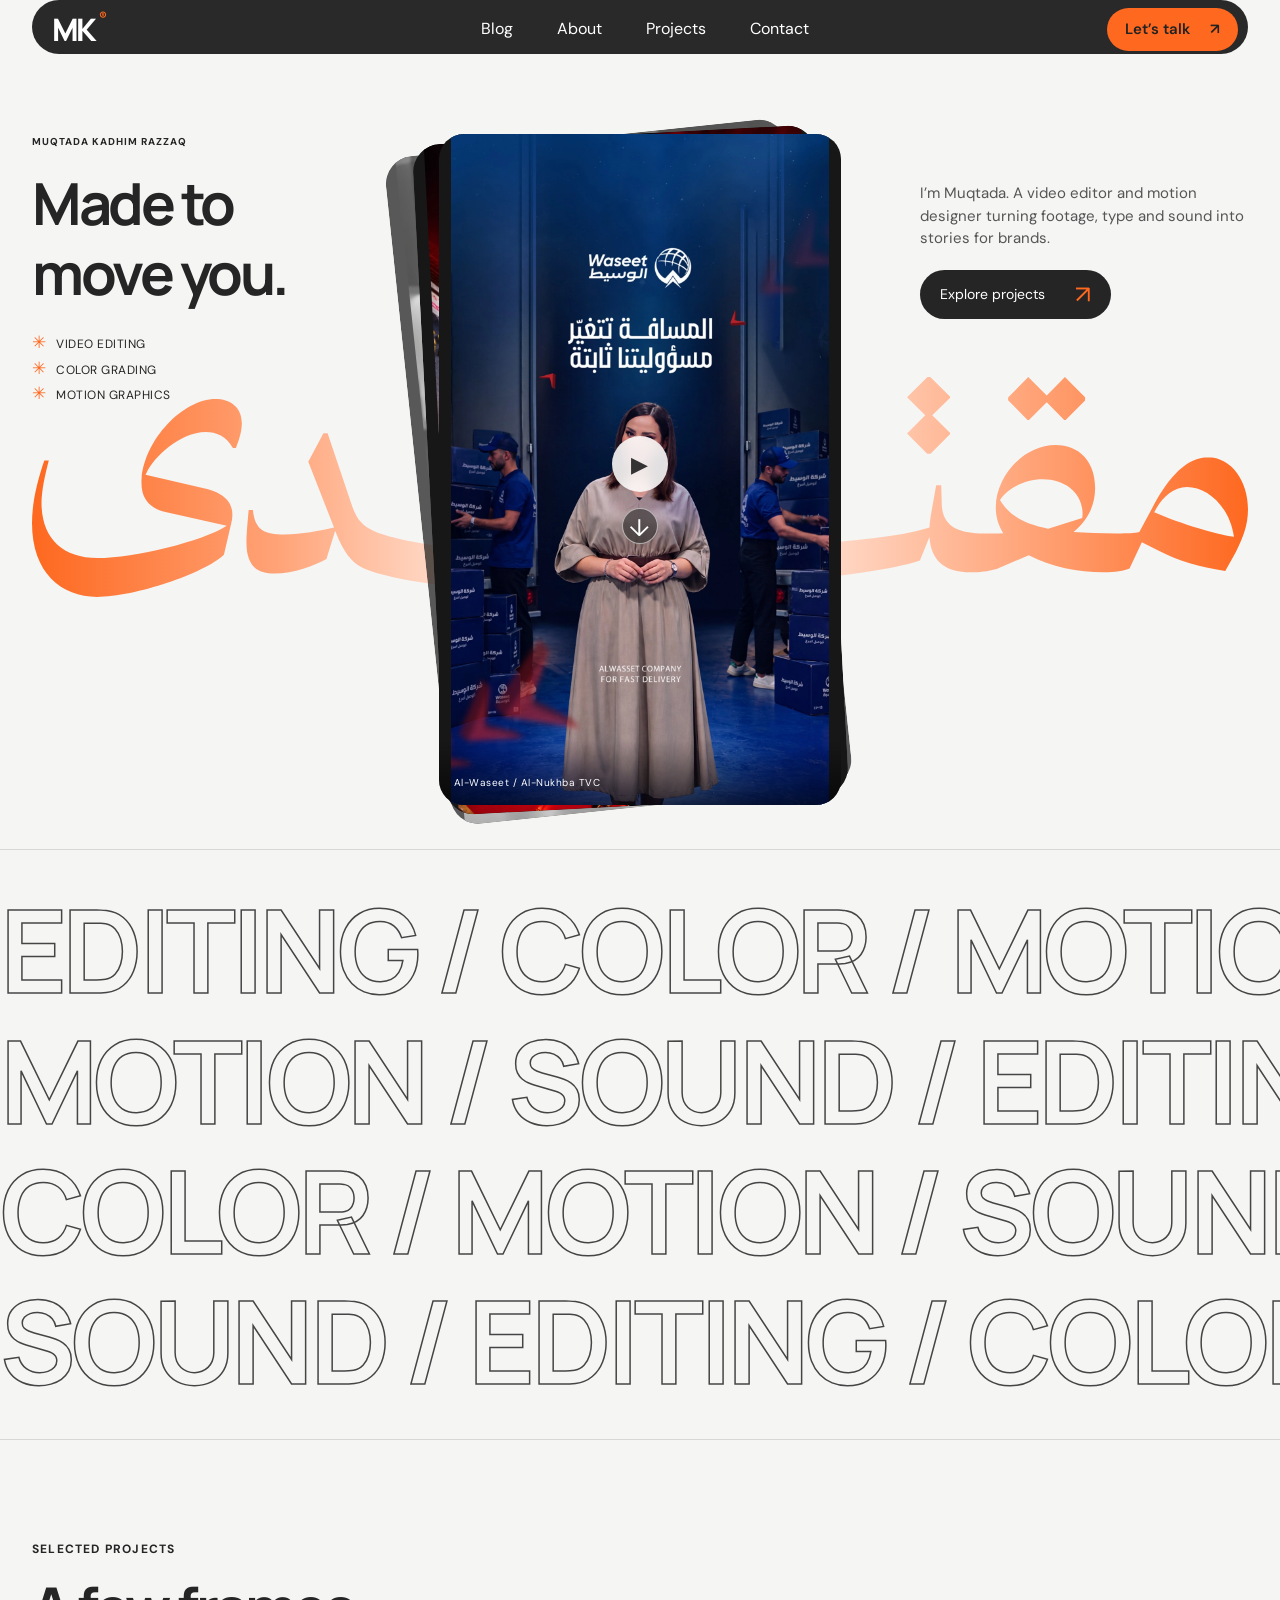
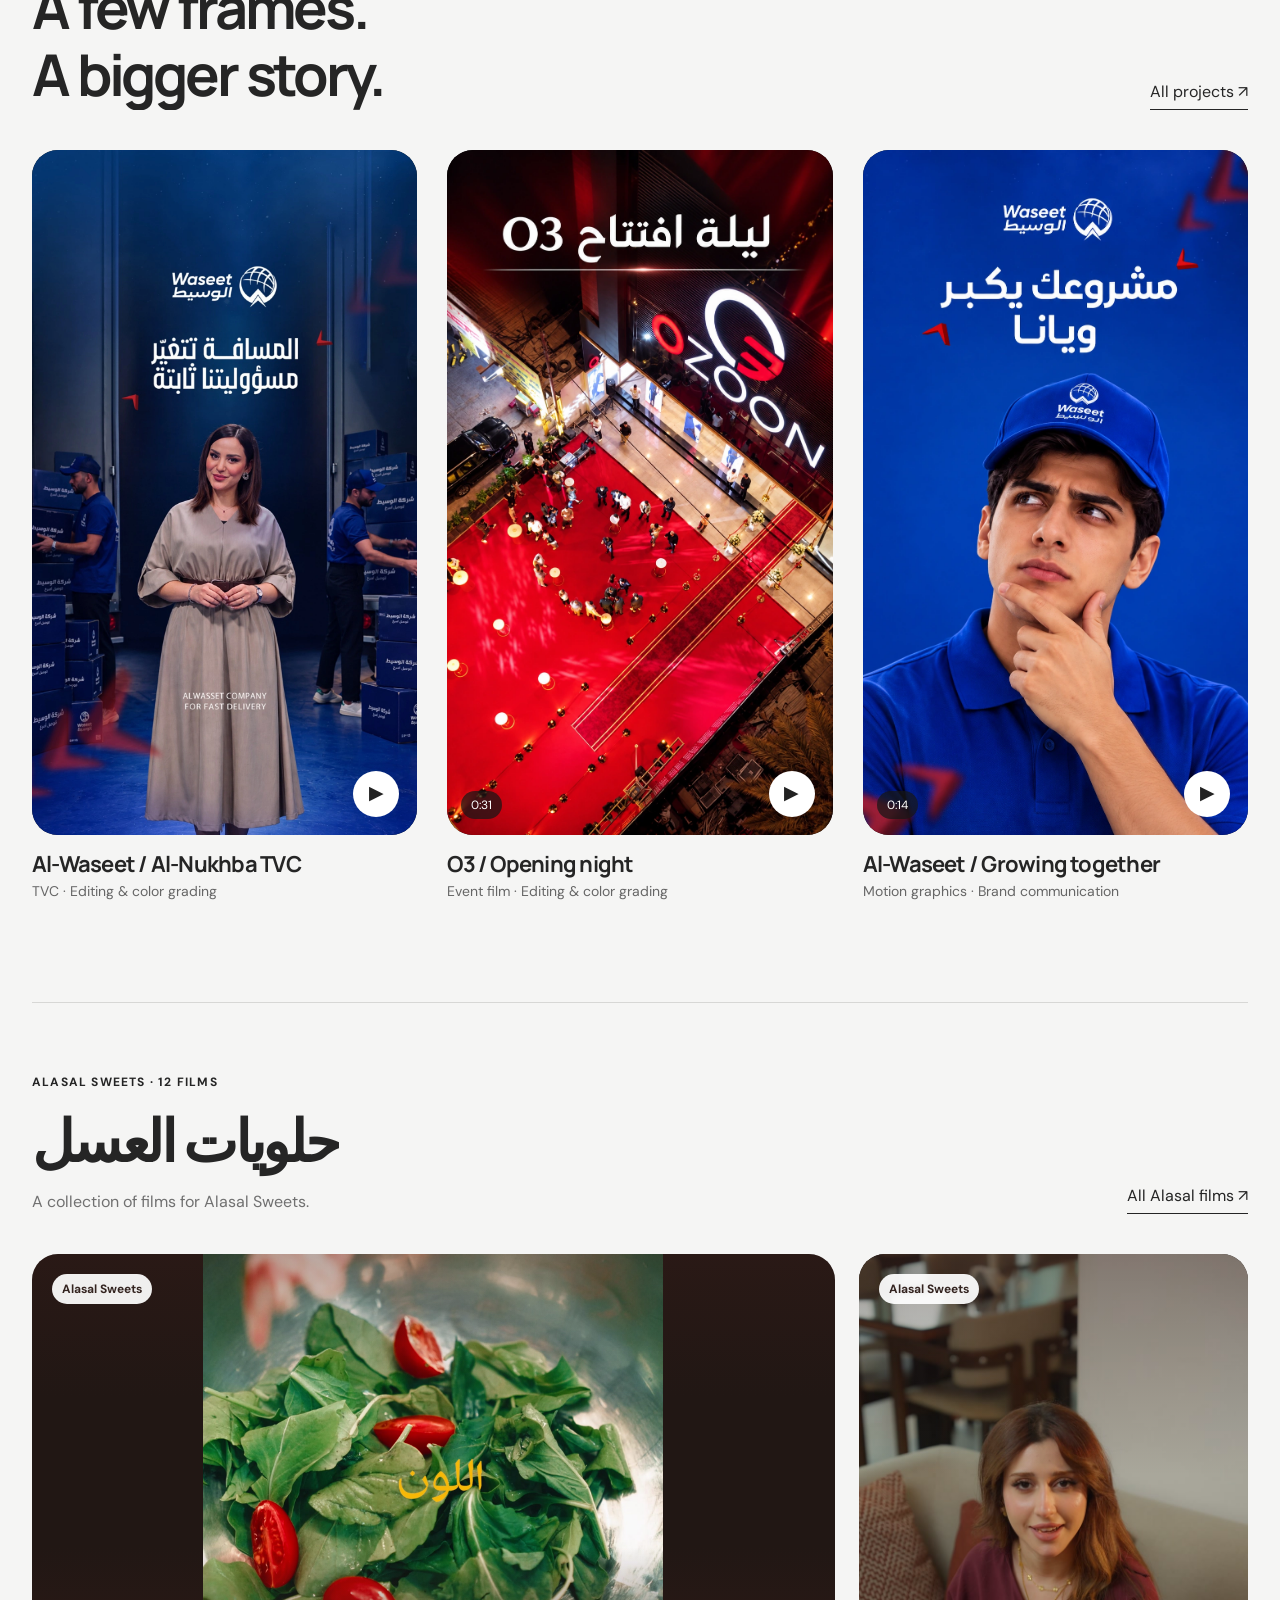
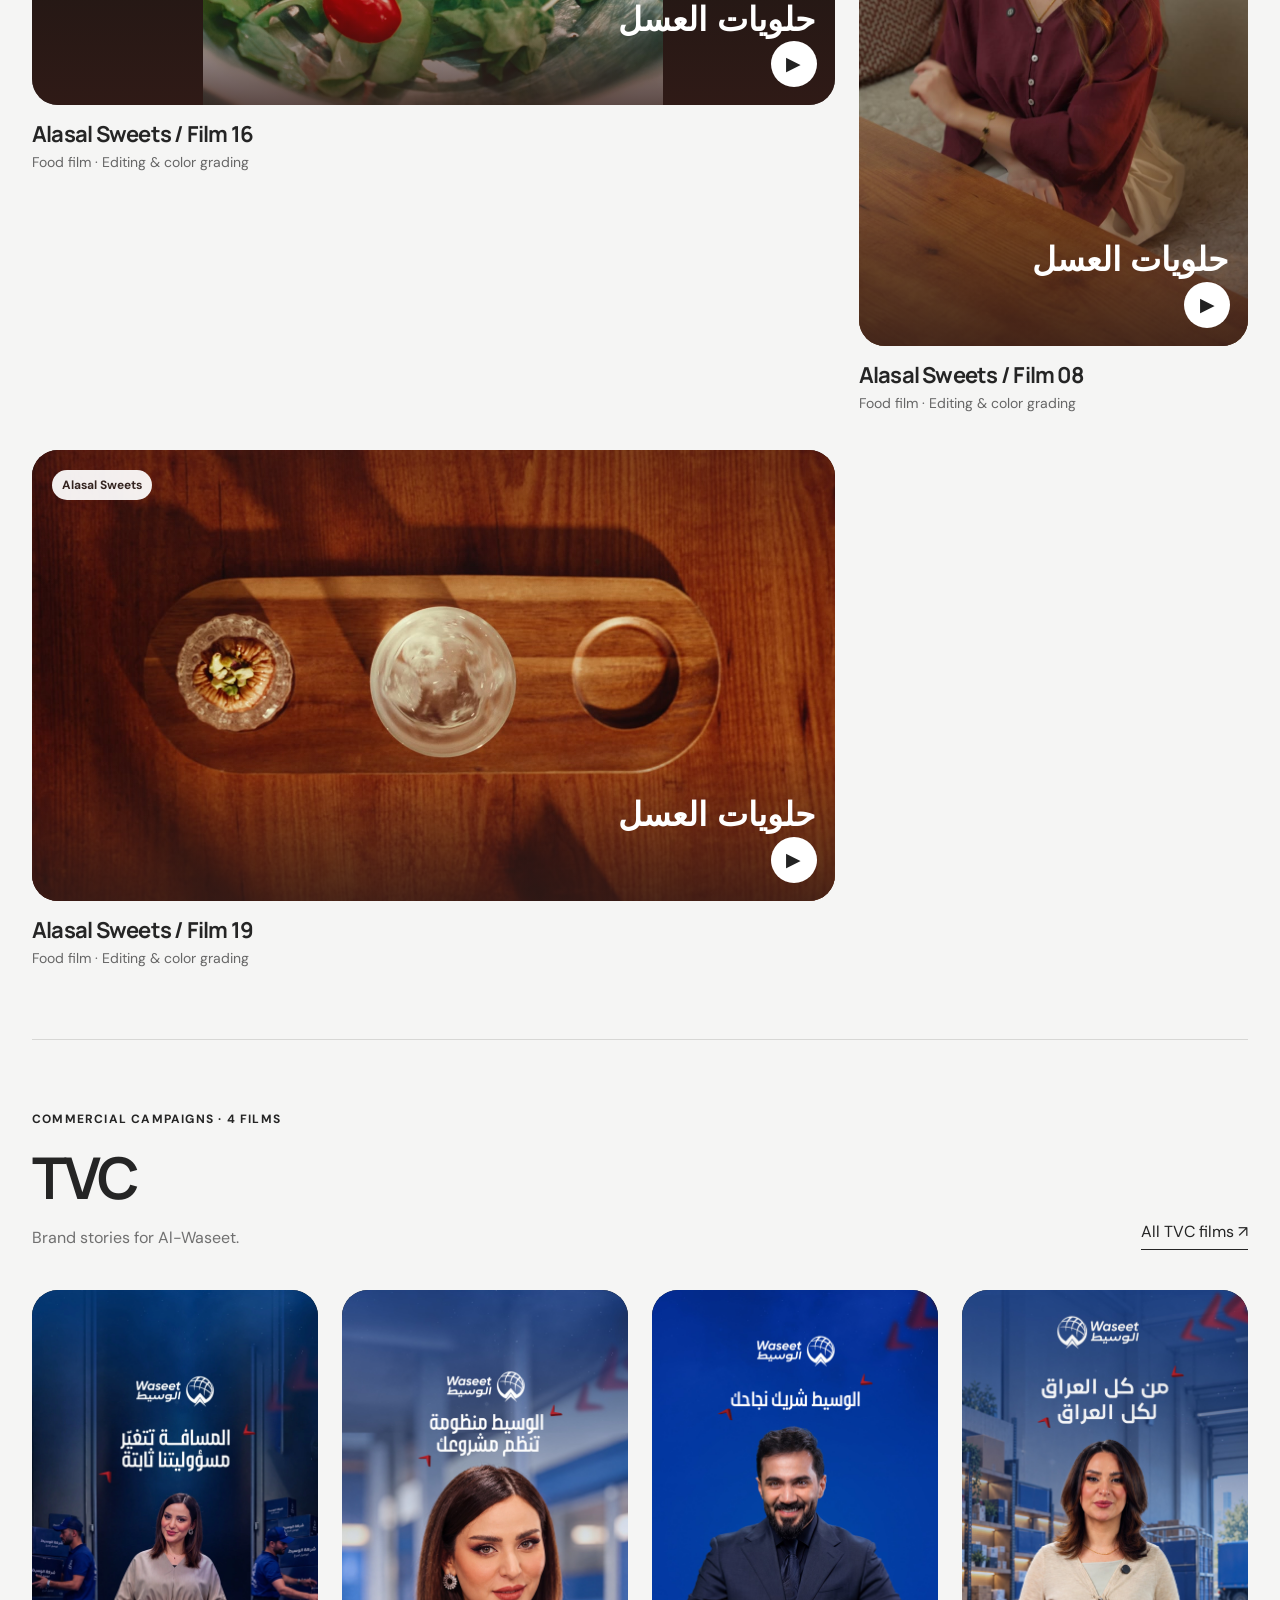
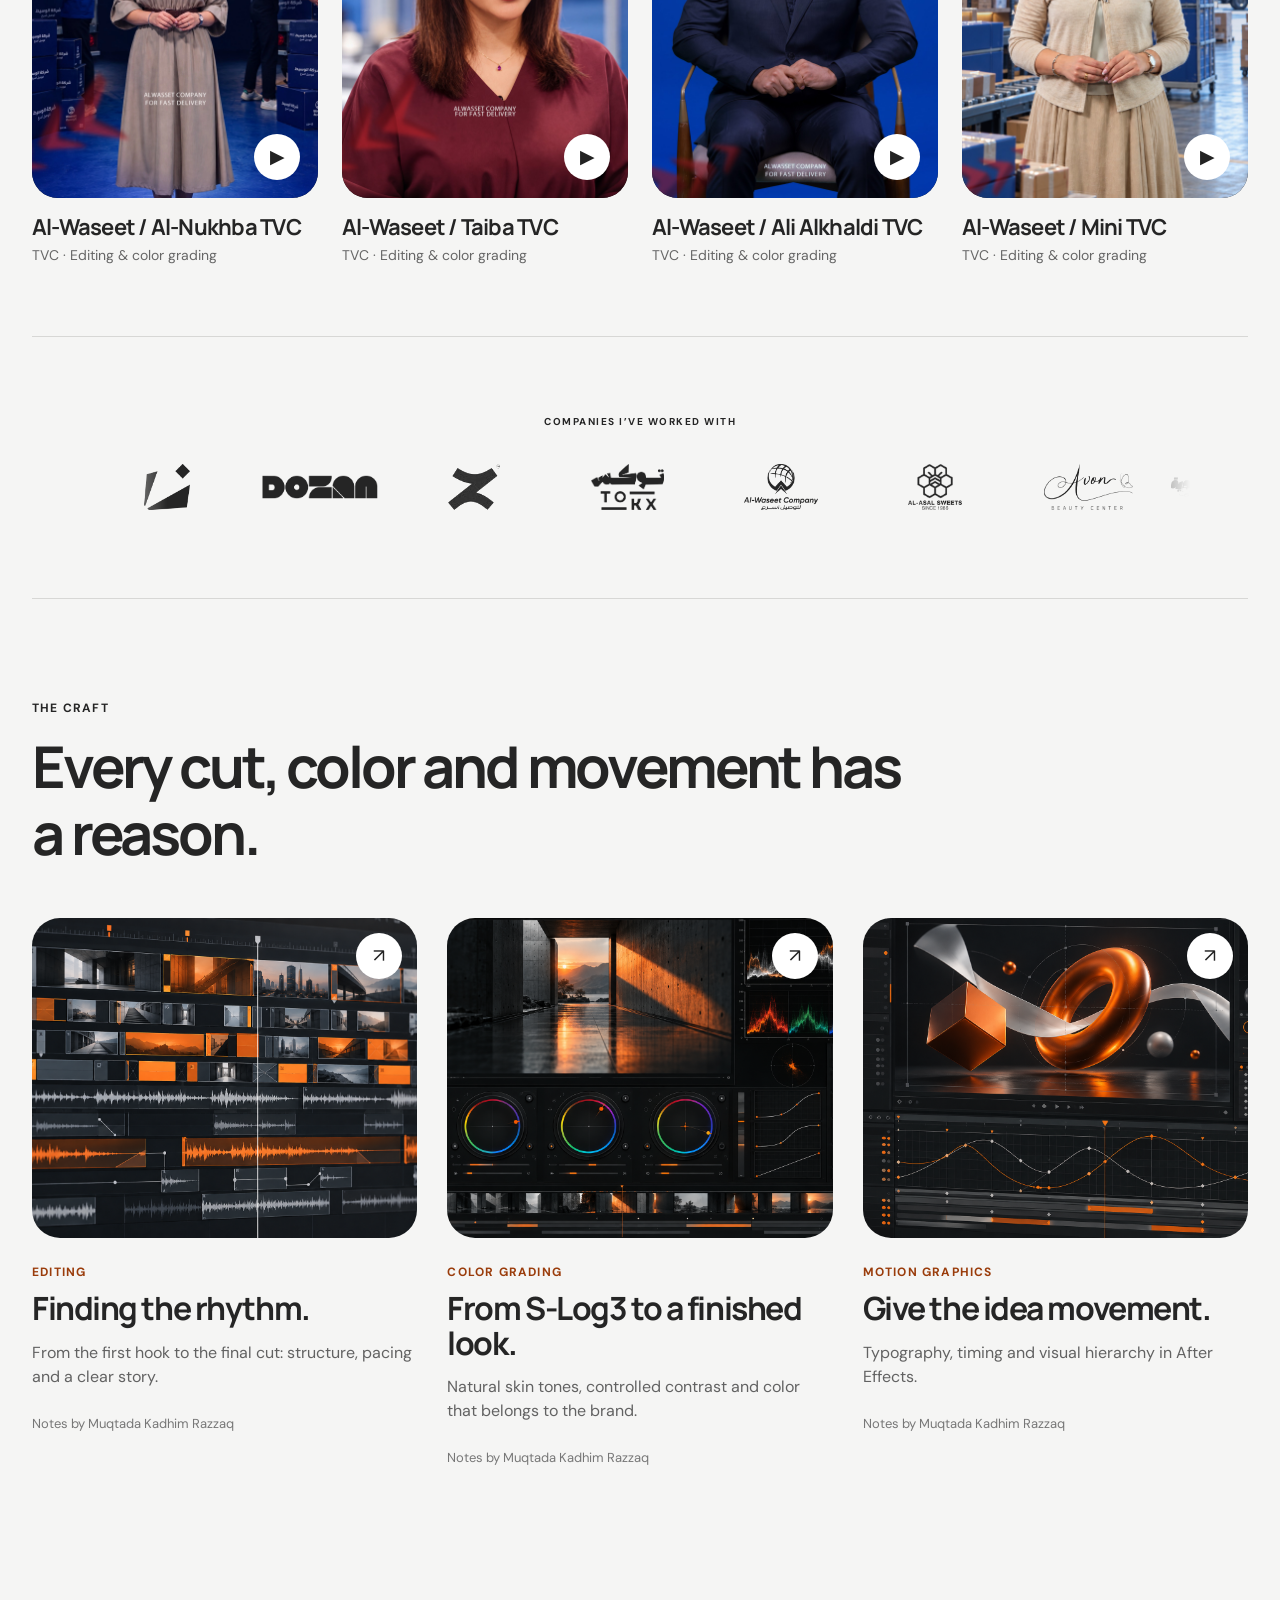
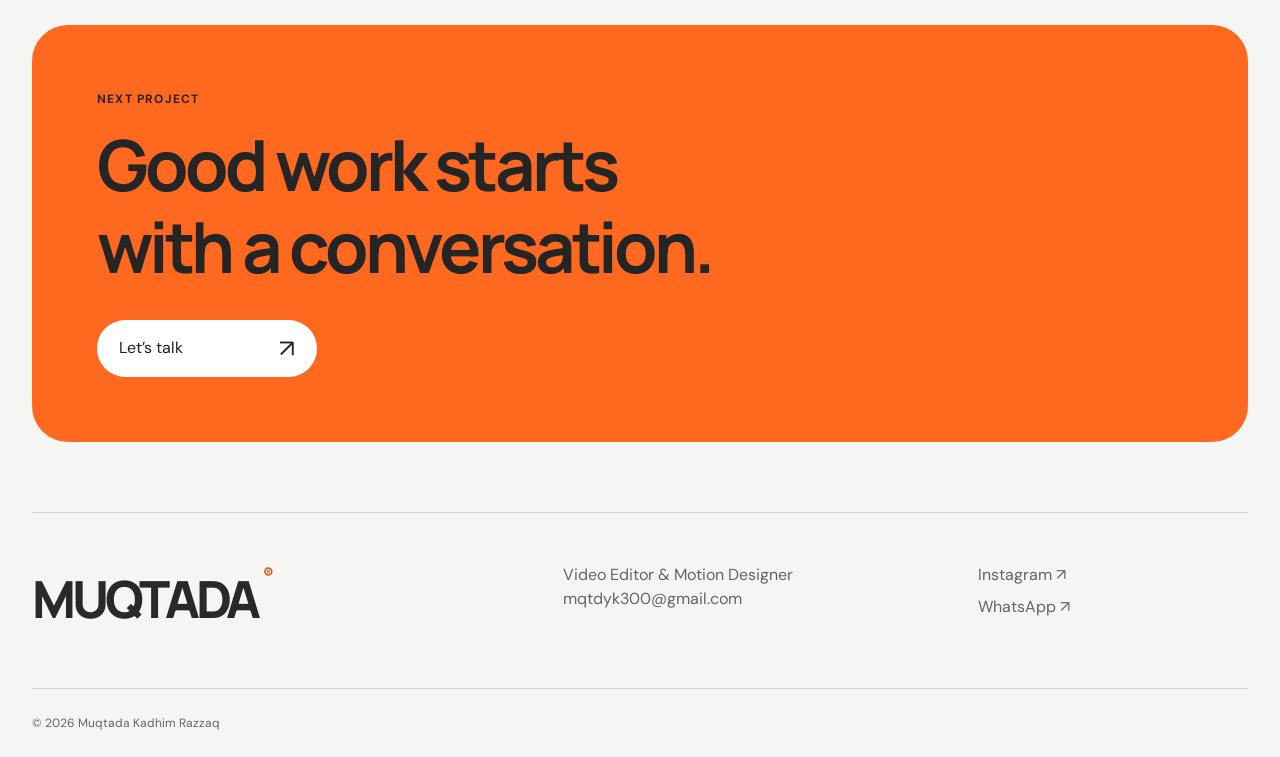
==== commit d5437280: "Refresh portfolio video assets after YouTube links update" ====
--- a/index.html
+++ b/index.html
@@ -1 +1 @@
-<!doctype html><html lang="en" dir="ltr"><head><meta charset="utf-8"><meta name="viewport" content="width=device-width,initial-scale=1"><title>Home — Muqtada Kadhim Razzaq</title><meta name="description" content="Video editing, color grading and motion design by Muqtada Kadhim Razzaq. Explore commercial work, Avon Clinics Baghdad and Al-Waseet campaigns."><link rel="icon" href="/favicon.svg" type="image/svg+xml"><link rel="stylesheet" href="/style.css"><script src="/projects.js" defer></script><script src="/reel-covers.js" defer></script><script src="/app.js" defer></script><link rel="stylesheet" href="/portfolio-finish.css"><script src="/portfolio-finish.js" defer></script><link rel="stylesheet" href="/partners.css"><script defer src="/partners.js"></script></head><body><header class="topbar"><a class="brand" href="/" aria-label="Muqtada home">MK<span>®</span></a><nav aria-label="Main navigation"><a href="/blog/" class="nav-link" data-route="blog"><span class="roll"><span>Blog</span><span aria-hidden="true">Blog</span></span></a><a href="/about/" class="nav-link" data-route="about"><span class="roll"><span>About</span><span aria-hidden="true">About</span></span></a><a href="/projects/" class="nav-link" data-route="projects"><span class="roll"><span>Projects</span><span aria-hidden="true">Projects</span></span></a><a href="/contact/" class="nav-link" data-route="contact"><span class="roll"><span>Contact</span><span aria-hidden="true">Contact</span></span></a></nav><a href="/contact/" class="nav-cta">Let’s talk <span>↗</span></a><button class="menu-toggle" aria-label="Open navigation" aria-expanded="false">Menu +</button></header><main id="main" tabindex="-1"><section class="hero"><div class="hero-copy"><p class="eyebrow">MUQTADA KADHIM RAZZAQ</p><h1 data-words>Made to<br>move you.</h1><ul class="hero-skills"><li>Video editing</li><li>Color grading</li><li>Motion graphics</li></ul></div><div class="hero-stack" data-reveal><img class="stack-back" src="/assets/covers/21.webp" alt=""><img class="stack-middle" src="/assets/12.jpg" alt=""><button class="stack-front" data-play="30" aria-label="Play Al-Waseet brand film"><img src="/assets/covers/30.webp" alt="Taiba in the Al-Waseet brand film"><span class="large-play">▶</span><span class="stack-caption">Al-Waseet / Al-Nukhba TVC <b></b></span></button><button class="stack-next" aria-label="Next film">↓</button><span class="stack-status" aria-live="polite"></span></div><div class="hero-aside"><a class="mini-feature" href="/blog/color-grading/"><span class="eyebrow">BEHIND THE LOOK</span><strong>Shot in S-Log3.<br>Finished with intention.</strong><span>↗</span></a><div><p>I’m Muqtada. A video editor and motion designer turning footage, type and sound into stories for brands.</p><a class="round-link" href="/projects/">Explore projects <span>↗</span></a></div></div></section><div class="marquee-wall" role="img" aria-label="Editing, color, motion and sound — moving outline typography"><div aria-hidden="true"><div class="marquee-row"><div class="marquee-track"><span class="marquee-group">EDITING / COLOR / MOTION / SOUND /</span><span class="marquee-group">EDITING / COLOR / MOTION / SOUND /</span></div></div><div class="marquee-row"><div class="marquee-track"><span class="marquee-group">MOTION / SOUND / EDITING / COLOR /</span><span class="marquee-group">MOTION / SOUND / EDITING / COLOR /</span></div></div><div class="marquee-row"><div class="marquee-track"><span class="marquee-group">COLOR / MOTION / SOUND / EDITING /</span><span class="marquee-group">COLOR / MOTION / SOUND / EDITING /</span></div></div><div class="marquee-row"><div class="marquee-track"><span class="marquee-group">SOUND / EDITING / COLOR / MOTION /</span><span class="marquee-group">SOUND / EDITING / COLOR / MOTION /</span></div></div></div></div><section class="home-work"><div class="section-heading"><div><p class="eyebrow">SELECTED PROJECTS</p><h2 data-words>A few frames.<br>A bigger story.</h2></div><a class="text-link" href="/projects/">All projects ↗</a></div><div class="featured-grid" id="featured"></div></section><section class="home-collection" id="alasal"><div class="section-heading"><div><p class="eyebrow">ALASAL SWEETS · <span data-collection-count></span></p><h2 lang="ar">حلويات العسل</h2><p class="collection-intro">A collection of films for Alasal Sweets.</p></div><a class="text-link" href="/projects/?category=Alasal%20Sweets">All Alasal films ↗</a></div><div class="collection-grid" data-collection="Alasal Sweets" data-items="32,33,34" data-limit="3"></div></section><section class="home-collection" id="tvc"><div class="section-heading"><div><p class="eyebrow">COMMERCIAL CAMPAIGNS · <span data-collection-count></span></p><h2>TVC</h2><p class="collection-intro">Brand stories for Al-Waseet.</p></div><a class="text-link" href="/projects/?category=TVC">All TVC films ↗</a></div><div class="collection-grid tvc-grid" data-collection="TVC"></div></section><section class="partner-strip" aria-label="Companies I have worked with"><p class="eyebrow">Companies I’ve worked with</p><div class="partner-window" tabindex="0" aria-label="Company logos"><div class="partner-track"><ul><li><span role="img" aria-label="Al-Zill News" style="--mark:url(/assets/partners/1.svg);--ratio:0.998"></span></li><li><span role="img" aria-label="Dozan Agency" style="--mark:url(/assets/partners/2.svg);--ratio:4.833"></span></li><li><span role="img" aria-label="Zuma Production" style="--mark:url(/assets/partners/3.svg);--ratio:1.143"></span></li><li><span role="img" aria-label="Tox Production" style="--mark:url(/assets/partners/4.svg);--ratio:1.597"></span></li><li><span role="img" aria-label="Al-Waseet" style="--mark:url(/assets/partners/5.svg);--ratio:1.611"></span></li><li><span role="img" aria-label="Al-Asal Sweets" style="--mark:url(/assets/partners/6.svg);--ratio:1.176"></span></li><li><span role="img" aria-label="Avon Beauty Center" style="--mark:url(/assets/partners/7.svg);--ratio:1.939"></span></li><li><span role="img" class="partner-nabawiya" aria-label="Nabawiya Team" style="--mark:url(/assets/partners/8.png);--ratio:6.65"></span></li></ul><ul aria-hidden="true"><li><span role="img" aria-label="Al-Zill News" style="--mark:url(/assets/partners/1.svg);--ratio:0.998"></span></li><li><span role="img" aria-label="Dozan Agency" style="--mark:url(/assets/partners/2.svg);--ratio:4.833"></span></li><li><span role="img" aria-label="Zuma Production" style="--mark:url(/assets/partners/3.svg);--ratio:1.143"></span></li><li><span role="img" aria-label="Tox Production" style="--mark:url(/assets/partners/4.svg);--ratio:1.597"></span></li><li><span role="img" aria-label="Al-Waseet" style="--mark:url(/assets/partners/5.svg);--ratio:1.611"></span></li><li><span role="img" aria-label="Al-Asal Sweets" style="--mark:url(/assets/partners/6.svg);--ratio:1.176"></span></li><li><span role="img" aria-label="Avon Beauty Center" style="--mark:url(/assets/partners/7.svg);--ratio:1.939"></span></li><li><span role="img" class="partner-nabawiya" aria-label="Nabawiya Team" style="--mark:url(/assets/partners/8.png);--ratio:6.65"></span></li></ul><ul aria-hidden="true"><li><span role="img" aria-label="Al-Zill News" style="--mark:url(/assets/partners/1.svg);--ratio:0.998"></span></li><li><span role="img" aria-label="Dozan Agency" style="--mark:url(/assets/partners/2.svg);--ratio:4.833"></span></li><li><span role="img" aria-label="Zuma Production" style="--mark:url(/assets/partners/3.svg);--ratio:1.143"></span></li><li><span role="img" aria-label="Tox Production" style="--mark:url(/assets/partners/4.svg);--ratio:1.597"></span></li><li><span role="img" aria-label="Al-Waseet" style="--mark:url(/assets/partners/5.svg);--ratio:1.611"></span></li><li><span role="img" aria-label="Al-Asal Sweets" style="--mark:url(/assets/partners/6.svg);--ratio:1.176"></span></li><li><span role="img" aria-label="Avon Beauty Center" style="--mark:url(/assets/partners/7.svg);--ratio:1.939"></span></li><li><span role="img" class="partner-nabawiya" aria-label="Nabawiya Team" style="--mark:url(/assets/partners/8.png);--ratio:6.65"></span></li></ul><ul aria-hidden="true"><li><span role="img" aria-label="Al-Zill News" style="--mark:url(/assets/partners/1.svg);--ratio:0.998"></span></li><li><span role="img" aria-label="Dozan Agency" style="--mark:url(/assets/partners/2.svg);--ratio:4.833"></span></li><li><span role="img" aria-label="Zuma Production" style="--mark:url(/assets/partners/3.svg);--ratio:1.143"></span></li><li><span role="img" aria-label="Tox Production" style="--mark:url(/assets/partners/4.svg);--ratio:1.597"></span></li><li><span role="img" aria-label="Al-Waseet" style="--mark:url(/assets/partners/5.svg);--ratio:1.611"></span></li><li><span role="img" aria-label="Al-Asal Sweets" style="--mark:url(/assets/partners/6.svg);--ratio:1.176"></span></li><li><span role="img" aria-label="Avon Beauty Center" style="--mark:url(/assets/partners/7.svg);--ratio:1.939"></span></li><li><span role="img" class="partner-nabawiya" aria-label="Nabawiya Team" style="--mark:url(/assets/partners/8.png);--ratio:6.65"></span></li></ul></div></div></section><section class="home-craft"><p class="eyebrow">THE CRAFT</p><h2 data-words>Every cut, color and movement has a reason.</h2><div class="article-grid"><a class="article-card" href="/blog/editing/" data-reveal><div class="article-image"><img src="/assets/editing.png" alt="Editing workstation illustration" loading="lazy"><span class="circle">↗</span></div><p class="eyebrow">Editing</p><h2>Finding the rhythm.</h2><p>From the first hook to the final cut: structure, pacing and a clear story.</p><span class="byline">Notes by Muqtada Kadhim Razzaq</span></a><a class="article-card" href="/blog/color-grading/" data-reveal><div class="article-image"><img src="/assets/color-grading.png" alt="Color Grading workstation illustration" loading="lazy"><span class="circle">↗</span></div><p class="eyebrow">Color Grading</p><h2>From S-Log3 to a finished look.</h2><p>Natural skin tones, controlled contrast and color that belongs to the brand.</p><span class="byline">Notes by Muqtada Kadhim Razzaq</span></a><a class="article-card" href="/blog/motion-graphics/" data-reveal><div class="article-image"><img src="/assets/motion-graphics.png" alt="Motion Graphics workstation illustration" loading="lazy"><span class="circle">↗</span></div><p class="eyebrow">Motion Graphics</p><h2>Give the idea movement.</h2><p>Typography, timing and visual hierarchy in After Effects.</p><span class="byline">Notes by Muqtada Kadhim Razzaq</span></a></div></section><section class="contact-banner" data-reveal><p class="eyebrow">NEXT PROJECT</p><h2 data-words>Good work starts<br>with a conversation.</h2><a class="round-link" href="/contact/">Let’s talk <span>↗</span></a></section></main><footer><a class="footer-name" href="/">MUQTADA<span>®</span></a><div><p>Video Editor & Motion Designer</p><a href="mailto:mqtdyk300@gmail.com">mqtdyk300@gmail.com</a></div><div class="footer-links"><a href="https://www.instagram.com/JKQPX/" target="_blank" rel="noopener">Instagram ↗</a><a href="https://wa.me/9647735590006" target="_blank" rel="noopener">WhatsApp ↗</a></div><p class="copyright">© 2026 Muqtada Kadhim Razzaq</p></footer><dialog id="player"><div class="dialog-head"><h2 id="video-title"></h2><button id="close-player" aria-label="Close video">Close ×</button></div><video id="video" hidden></video><iframe id="drive-player" src="about:blank" title="Project film" allow="autoplay; fullscreen" allowfullscreen></iframe><p class="playback-note">Google Drive may lower playback quality. Open the file on Drive to access the original export.</p><a id="original" target="_blank" rel="noopener">Open original on Google Drive ↗</a></dialog></body></html>+<!doctype html><html lang="en" dir="ltr"><head><meta charset="utf-8"><meta name="viewport" content="width=device-width,initial-scale=1"><title>Home — Muqtada Kadhim Razzaq</title><meta name="description" content="Video editing, color grading and motion design by Muqtada Kadhim Razzaq. Explore commercial work, Avon Clinics Baghdad and Al-Waseet campaigns."><link rel="icon" href="/favicon.svg" type="image/svg+xml"><link rel="stylesheet" href="/style.css"><script src="/projects.js?v=a13369" defer></script><script src="/reel-covers.js" defer></script><script src="/app.js?v=a13369" defer></script><link rel="stylesheet" href="/portfolio-finish.css"><script src="/portfolio-finish.js" defer></script><link rel="stylesheet" href="/partners.css"><script defer src="/partners.js"></script></head><body><header class="topbar"><a class="brand" href="/" aria-label="Muqtada home">MK<span>®</span></a><nav aria-label="Main navigation"><a href="/blog/" class="nav-link" data-route="blog"><span class="roll"><span>Blog</span><span aria-hidden="true">Blog</span></span></a><a href="/about/" class="nav-link" data-route="about"><span class="roll"><span>About</span><span aria-hidden="true">About</span></span></a><a href="/projects/" class="nav-link" data-route="projects"><span class="roll"><span>Projects</span><span aria-hidden="true">Projects</span></span></a><a href="/contact/" class="nav-link" data-route="contact"><span class="roll"><span>Contact</span><span aria-hidden="true">Contact</span></span></a></nav><a href="/contact/" class="nav-cta">Let’s talk <span>↗</span></a><button class="menu-toggle" aria-label="Open navigation" aria-expanded="false">Menu +</button></header><main id="main" tabindex="-1"><section class="hero"><div class="hero-copy"><p class="eyebrow">MUQTADA KADHIM RAZZAQ</p><h1 data-words>Made to<br>move you.</h1><ul class="hero-skills"><li>Video editing</li><li>Color grading</li><li>Motion graphics</li></ul></div><div class="hero-stack" data-reveal><img class="stack-back" src="/assets/covers/21.webp" alt=""><img class="stack-middle" src="/assets/12.jpg" alt=""><button class="stack-front" data-play="30" aria-label="Play Al-Waseet brand film"><img src="/assets/covers/30.webp" alt="Taiba in the Al-Waseet brand film"><span class="large-play">▶</span><span class="stack-caption">Al-Waseet / Al-Nukhba TVC <b></b></span></button><button class="stack-next" aria-label="Next film">↓</button><span class="stack-status" aria-live="polite"></span></div><div class="hero-aside"><a class="mini-feature" href="/blog/color-grading/"><span class="eyebrow">BEHIND THE LOOK</span><strong>Shot in S-Log3.<br>Finished with intention.</strong><span>↗</span></a><div><p>I’m Muqtada. A video editor and motion designer turning footage, type and sound into stories for brands.</p><a class="round-link" href="/projects/">Explore projects <span>↗</span></a></div></div></section><div class="marquee-wall" role="img" aria-label="Editing, color, motion and sound — moving outline typography"><div aria-hidden="true"><div class="marquee-row"><div class="marquee-track"><span class="marquee-group">EDITING / COLOR / MOTION / SOUND /</span><span class="marquee-group">EDITING / COLOR / MOTION / SOUND /</span></div></div><div class="marquee-row"><div class="marquee-track"><span class="marquee-group">MOTION / SOUND / EDITING / COLOR /</span><span class="marquee-group">MOTION / SOUND / EDITING / COLOR /</span></div></div><div class="marquee-row"><div class="marquee-track"><span class="marquee-group">COLOR / MOTION / SOUND / EDITING /</span><span class="marquee-group">COLOR / MOTION / SOUND / EDITING /</span></div></div><div class="marquee-row"><div class="marquee-track"><span class="marquee-group">SOUND / EDITING / COLOR / MOTION /</span><span class="marquee-group">SOUND / EDITING / COLOR / MOTION /</span></div></div></div></div><section class="home-work"><div class="section-heading"><div><p class="eyebrow">SELECTED PROJECTS</p><h2 data-words>A few frames.<br>A bigger story.</h2></div><a class="text-link" href="/projects/">All projects ↗</a></div><div class="featured-grid" id="featured"></div></section><section class="home-collection" id="alasal"><div class="section-heading"><div><p class="eyebrow">ALASAL SWEETS · <span data-collection-count></span></p><h2 lang="ar">حلويات العسل</h2><p class="collection-intro">A collection of films for Alasal Sweets.</p></div><a class="text-link" href="/projects/?category=Alasal%20Sweets">All Alasal films ↗</a></div><div class="collection-grid" data-collection="Alasal Sweets" data-items="32,33,34" data-limit="3"></div></section><section class="home-collection" id="tvc"><div class="section-heading"><div><p class="eyebrow">COMMERCIAL CAMPAIGNS · <span data-collection-count></span></p><h2>TVC</h2><p class="collection-intro">Brand stories for Al-Waseet.</p></div><a class="text-link" href="/projects/?category=TVC">All TVC films ↗</a></div><div class="collection-grid tvc-grid" data-collection="TVC"></div></section><section class="partner-strip" aria-label="Companies I have worked with"><p class="eyebrow">Companies I’ve worked with</p><div class="partner-window" tabindex="0" aria-label="Company logos"><div class="partner-track"><ul><li><span role="img" aria-label="Al-Zill News" style="--mark:url(/assets/partners/1.svg);--ratio:0.998"></span></li><li><span role="img" aria-label="Dozan Agency" style="--mark:url(/assets/partners/2.svg);--ratio:4.833"></span></li><li><span role="img" aria-label="Zuma Production" style="--mark:url(/assets/partners/3.svg);--ratio:1.143"></span></li><li><span role="img" aria-label="Tox Production" style="--mark:url(/assets/partners/4.svg);--ratio:1.597"></span></li><li><span role="img" aria-label="Al-Waseet" style="--mark:url(/assets/partners/5.svg);--ratio:1.611"></span></li><li><span role="img" aria-label="Al-Asal Sweets" style="--mark:url(/assets/partners/6.svg);--ratio:1.176"></span></li><li><span role="img" aria-label="Avon Beauty Center" style="--mark:url(/assets/partners/7.svg);--ratio:1.939"></span></li><li><span role="img" class="partner-nabawiya" aria-label="Nabawiya Team" style="--mark:url(/assets/partners/8.png);--ratio:6.65"></span></li></ul><ul aria-hidden="true"><li><span role="img" aria-label="Al-Zill News" style="--mark:url(/assets/partners/1.svg);--ratio:0.998"></span></li><li><span role="img" aria-label="Dozan Agency" style="--mark:url(/assets/partners/2.svg);--ratio:4.833"></span></li><li><span role="img" aria-label="Zuma Production" style="--mark:url(/assets/partners/3.svg);--ratio:1.143"></span></li><li><span role="img" aria-label="Tox Production" style="--mark:url(/assets/partners/4.svg);--ratio:1.597"></span></li><li><span role="img" aria-label="Al-Waseet" style="--mark:url(/assets/partners/5.svg);--ratio:1.611"></span></li><li><span role="img" aria-label="Al-Asal Sweets" style="--mark:url(/assets/partners/6.svg);--ratio:1.176"></span></li><li><span role="img" aria-label="Avon Beauty Center" style="--mark:url(/assets/partners/7.svg);--ratio:1.939"></span></li><li><span role="img" class="partner-nabawiya" aria-label="Nabawiya Team" style="--mark:url(/assets/partners/8.png);--ratio:6.65"></span></li></ul><ul aria-hidden="true"><li><span role="img" aria-label="Al-Zill News" style="--mark:url(/assets/partners/1.svg);--ratio:0.998"></span></li><li><span role="img" aria-label="Dozan Agency" style="--mark:url(/assets/partners/2.svg);--ratio:4.833"></span></li><li><span role="img" aria-label="Zuma Production" style="--mark:url(/assets/partners/3.svg);--ratio:1.143"></span></li><li><span role="img" aria-label="Tox Production" style="--mark:url(/assets/partners/4.svg);--ratio:1.597"></span></li><li><span role="img" aria-label="Al-Waseet" style="--mark:url(/assets/partners/5.svg);--ratio:1.611"></span></li><li><span role="img" aria-label="Al-Asal Sweets" style="--mark:url(/assets/partners/6.svg);--ratio:1.176"></span></li><li><span role="img" aria-label="Avon Beauty Center" style="--mark:url(/assets/partners/7.svg);--ratio:1.939"></span></li><li><span role="img" class="partner-nabawiya" aria-label="Nabawiya Team" style="--mark:url(/assets/partners/8.png);--ratio:6.65"></span></li></ul><ul aria-hidden="true"><li><span role="img" aria-label="Al-Zill News" style="--mark:url(/assets/partners/1.svg);--ratio:0.998"></span></li><li><span role="img" aria-label="Dozan Agency" style="--mark:url(/assets/partners/2.svg);--ratio:4.833"></span></li><li><span role="img" aria-label="Zuma Production" style="--mark:url(/assets/partners/3.svg);--ratio:1.143"></span></li><li><span role="img" aria-label="Tox Production" style="--mark:url(/assets/partners/4.svg);--ratio:1.597"></span></li><li><span role="img" aria-label="Al-Waseet" style="--mark:url(/assets/partners/5.svg);--ratio:1.611"></span></li><li><span role="img" aria-label="Al-Asal Sweets" style="--mark:url(/assets/partners/6.svg);--ratio:1.176"></span></li><li><span role="img" aria-label="Avon Beauty Center" style="--mark:url(/assets/partners/7.svg);--ratio:1.939"></span></li><li><span role="img" class="partner-nabawiya" aria-label="Nabawiya Team" style="--mark:url(/assets/partners/8.png);--ratio:6.65"></span></li></ul></div></div></section><section class="home-craft"><p class="eyebrow">THE CRAFT</p><h2 data-words>Every cut, color and movement has a reason.</h2><div class="article-grid"><a class="article-card" href="/blog/editing/" data-reveal><div class="article-image"><img src="/assets/editing.png" alt="Editing workstation illustration" loading="lazy"><span class="circle">↗</span></div><p class="eyebrow">Editing</p><h2>Finding the rhythm.</h2><p>From the first hook to the final cut: structure, pacing and a clear story.</p><span class="byline">Notes by Muqtada Kadhim Razzaq</span></a><a class="article-card" href="/blog/color-grading/" data-reveal><div class="article-image"><img src="/assets/color-grading.png" alt="Color Grading workstation illustration" loading="lazy"><span class="circle">↗</span></div><p class="eyebrow">Color Grading</p><h2>From S-Log3 to a finished look.</h2><p>Natural skin tones, controlled contrast and color that belongs to the brand.</p><span class="byline">Notes by Muqtada Kadhim Razzaq</span></a><a class="article-card" href="/blog/motion-graphics/" data-reveal><div class="article-image"><img src="/assets/motion-graphics.png" alt="Motion Graphics workstation illustration" loading="lazy"><span class="circle">↗</span></div><p class="eyebrow">Motion Graphics</p><h2>Give the idea movement.</h2><p>Typography, timing and visual hierarchy in After Effects.</p><span class="byline">Notes by Muqtada Kadhim Razzaq</span></a></div></section><section class="contact-banner" data-reveal><p class="eyebrow">NEXT PROJECT</p><h2 data-words>Good work starts<br>with a conversation.</h2><a class="round-link" href="/contact/">Let’s talk <span>↗</span></a></section></main><footer><a class="footer-name" href="/">MUQTADA<span>®</span></a><div><p>Video Editor & Motion Designer</p><a href="mailto:mqtdyk300@gmail.com">mqtdyk300@gmail.com</a></div><div class="footer-links"><a href="https://www.instagram.com/JKQPX/" target="_blank" rel="noopener">Instagram ↗</a><a href="https://wa.me/9647735590006" target="_blank" rel="noopener">WhatsApp ↗</a></div><p class="copyright">© 2026 Muqtada Kadhim Razzaq</p></footer><dialog id="player"><div class="dialog-head"><h2 id="video-title"></h2><button id="close-player" aria-label="Close video">Close ×</button></div><video id="video" hidden></video><iframe id="drive-player" src="about:blank" title="Project film" allow="autoplay; fullscreen" allowfullscreen></iframe><p class="playback-note">Google Drive may lower playback quality. Open the file on Drive to access the original export.</p><a id="original" target="_blank" rel="noopener">Open original on Google Drive ↗</a></dialog></body></html>
